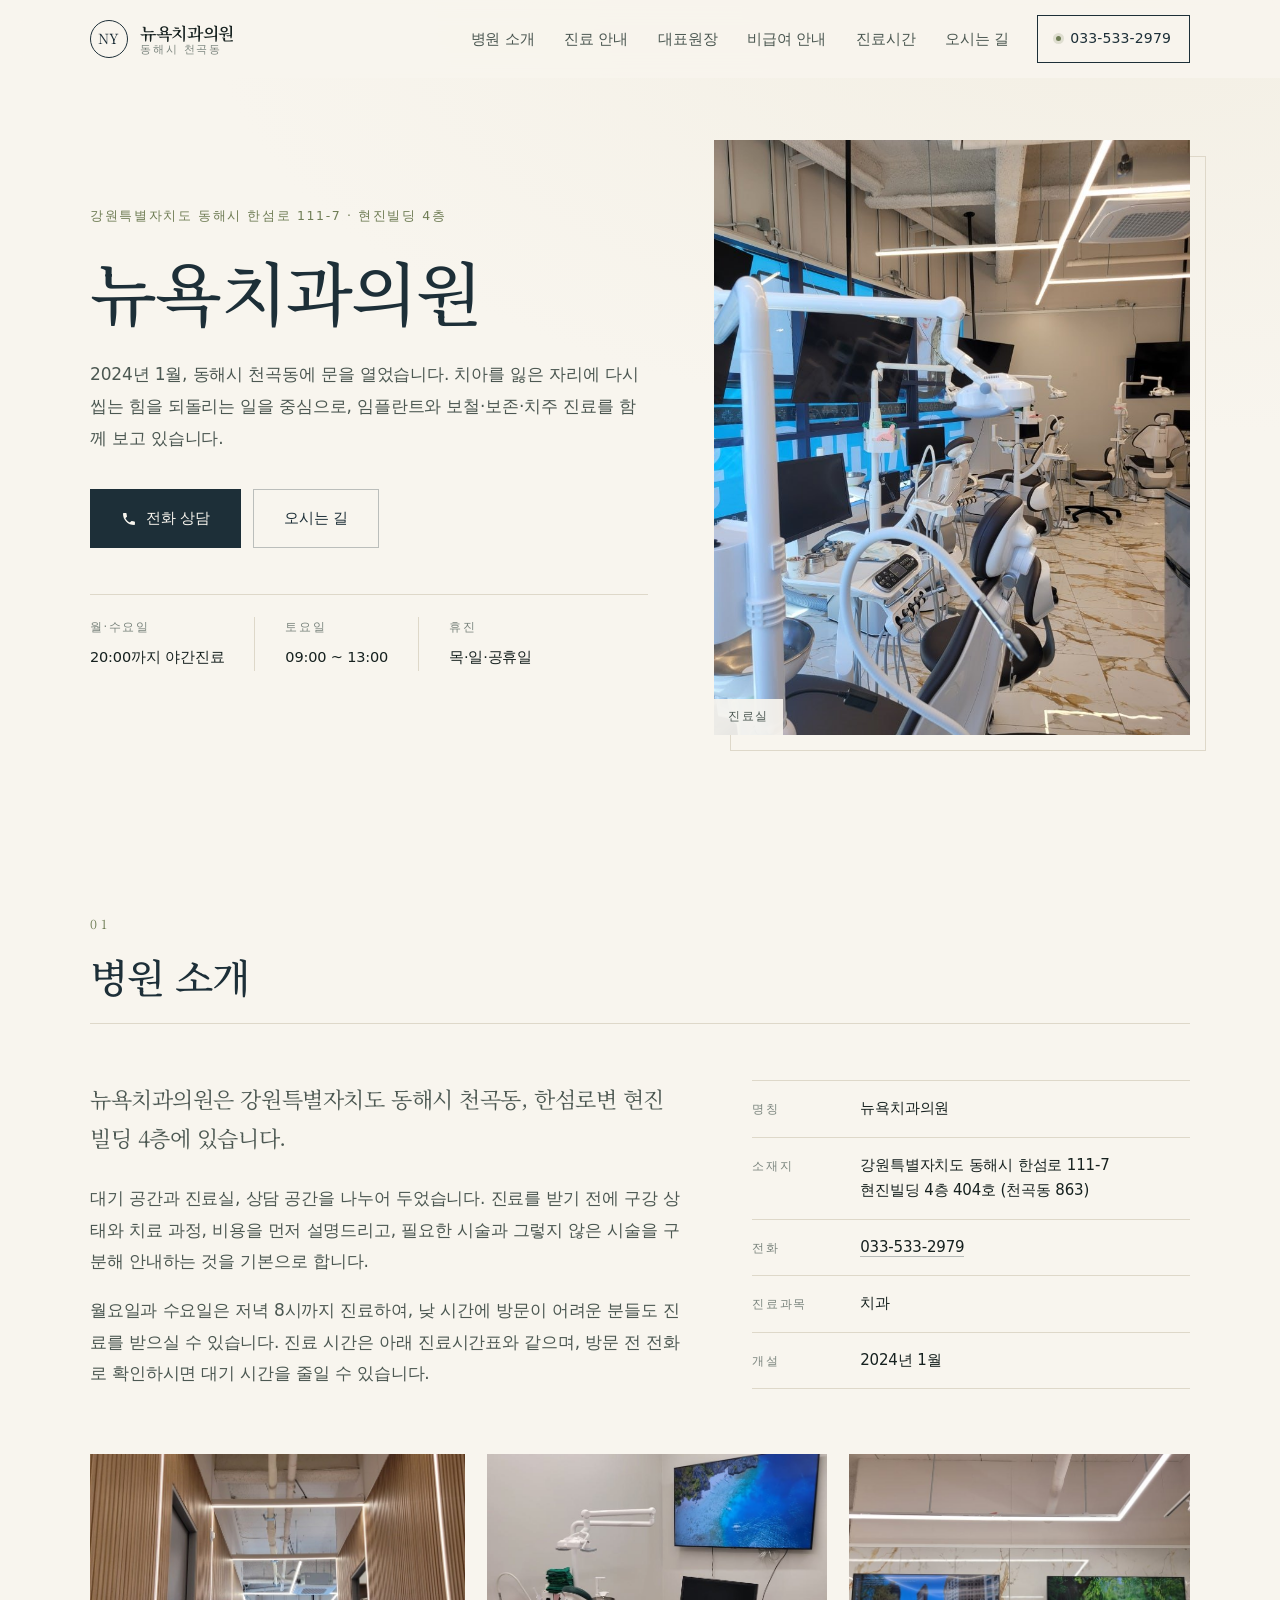
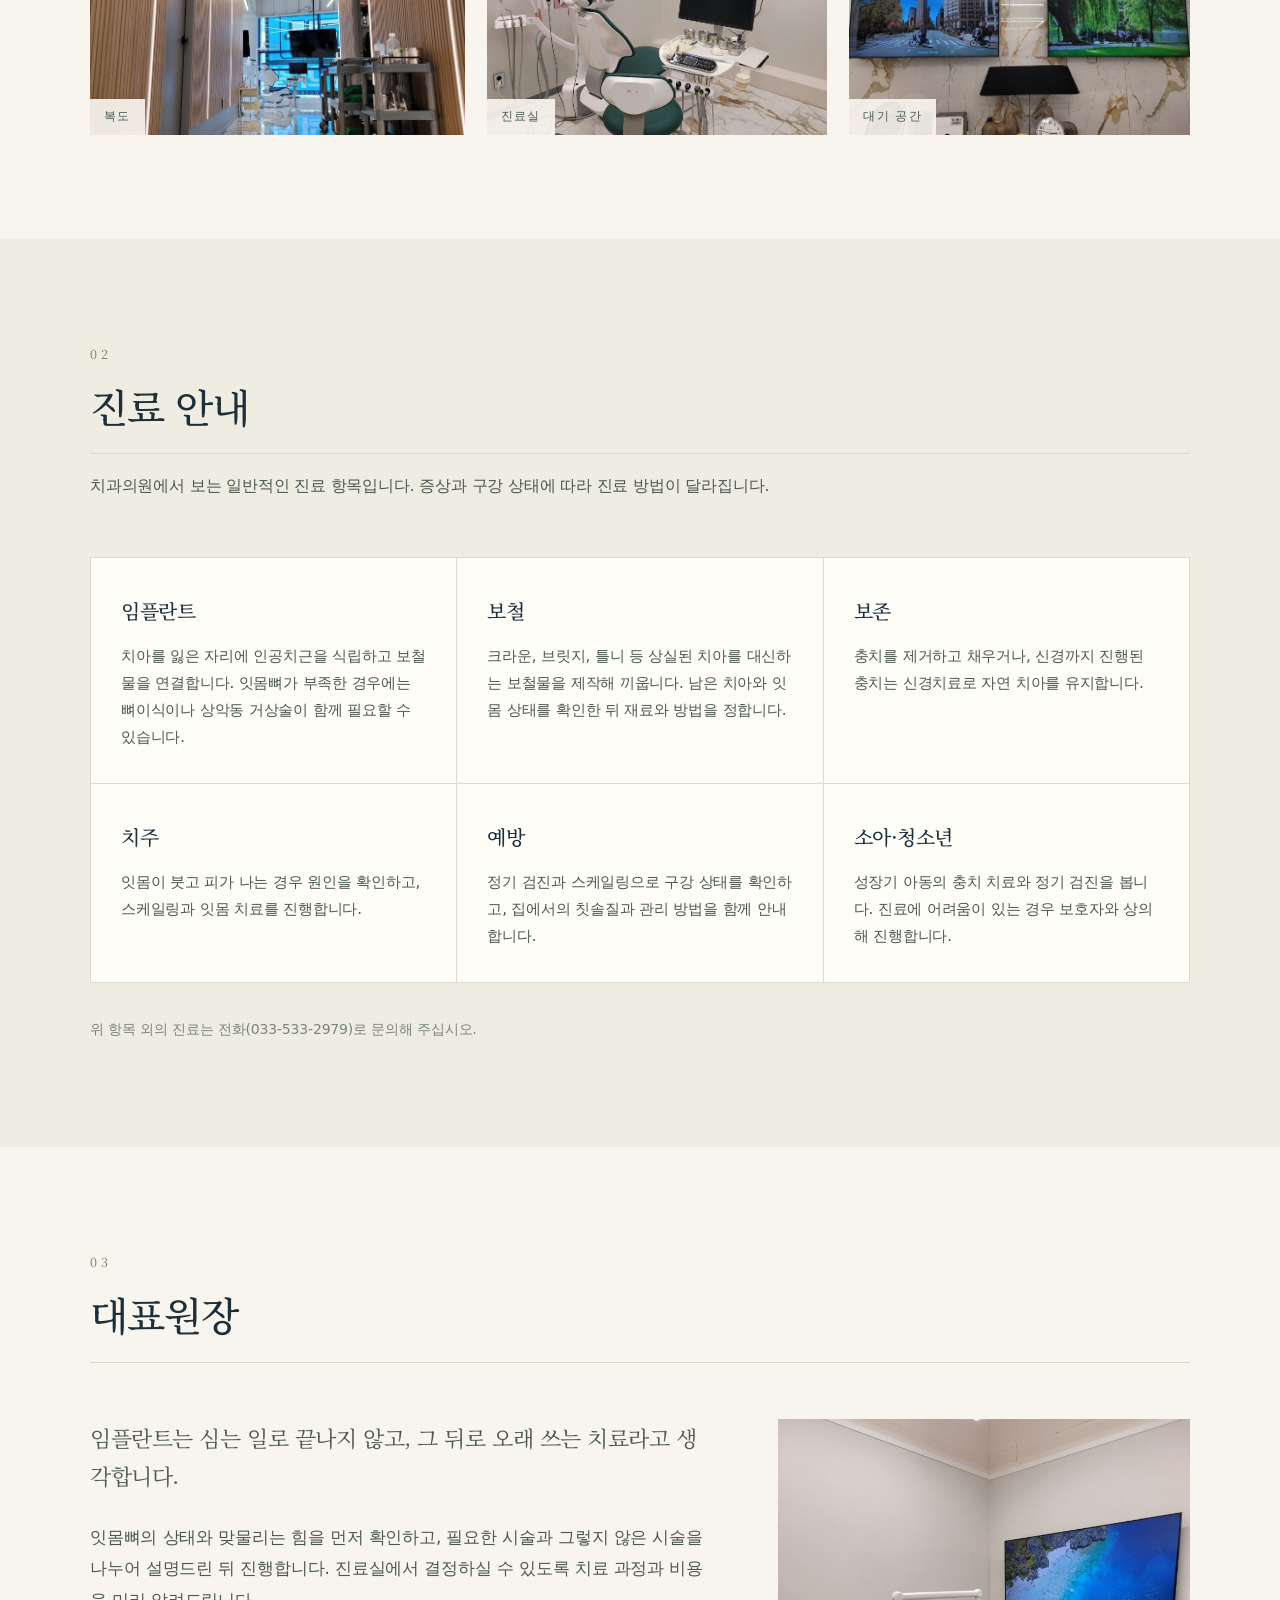
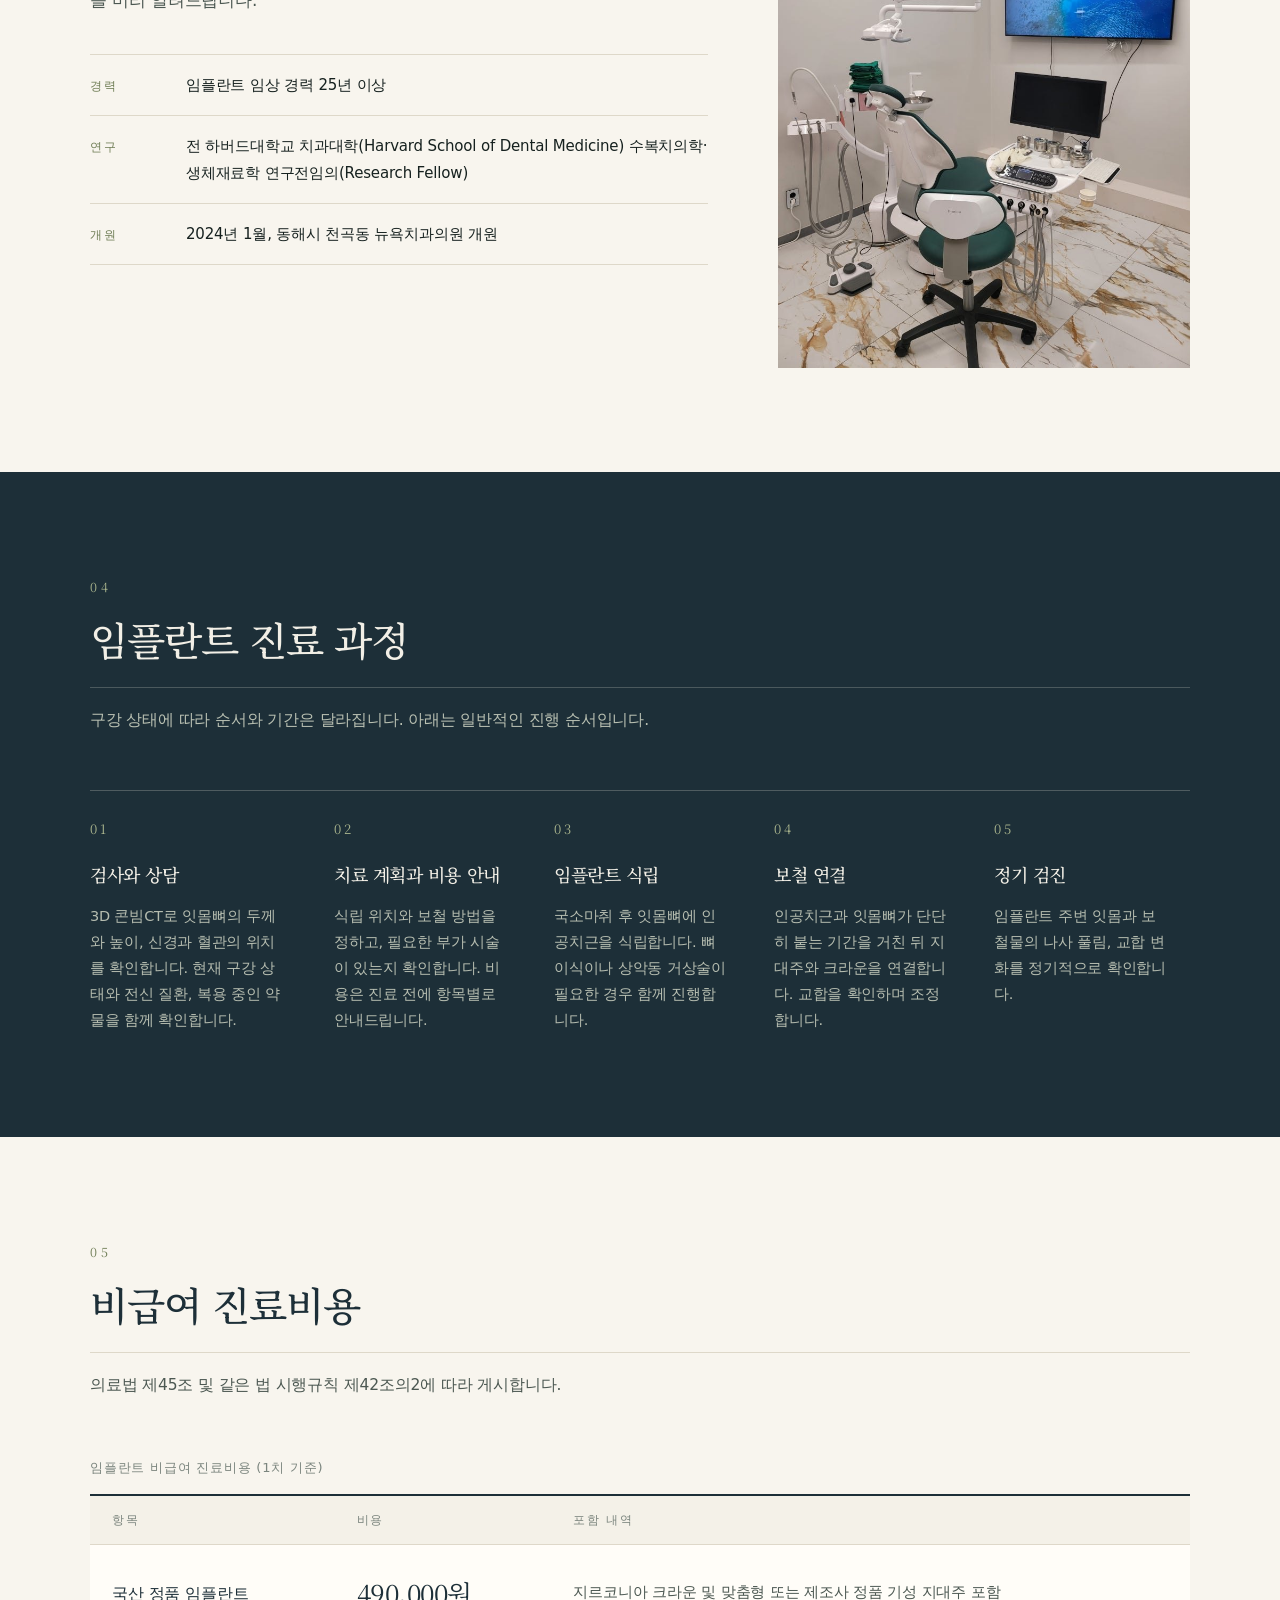
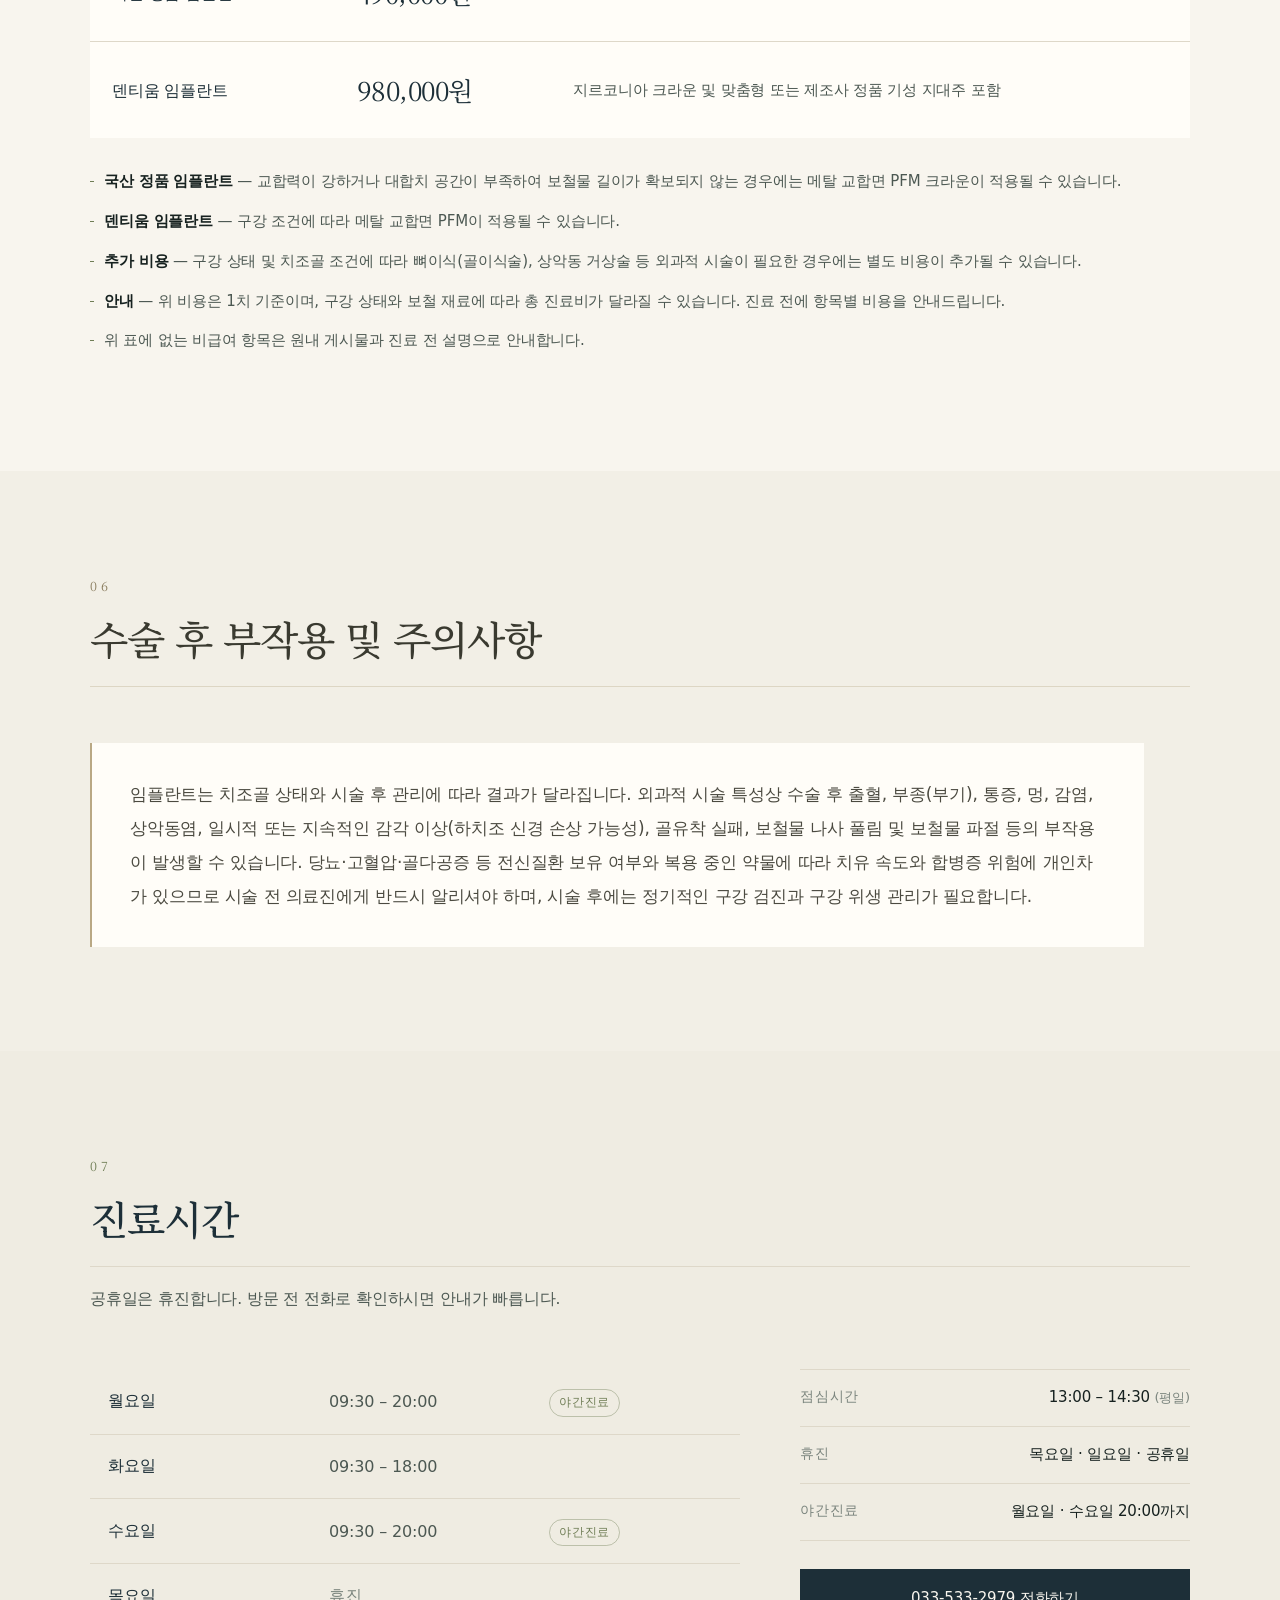
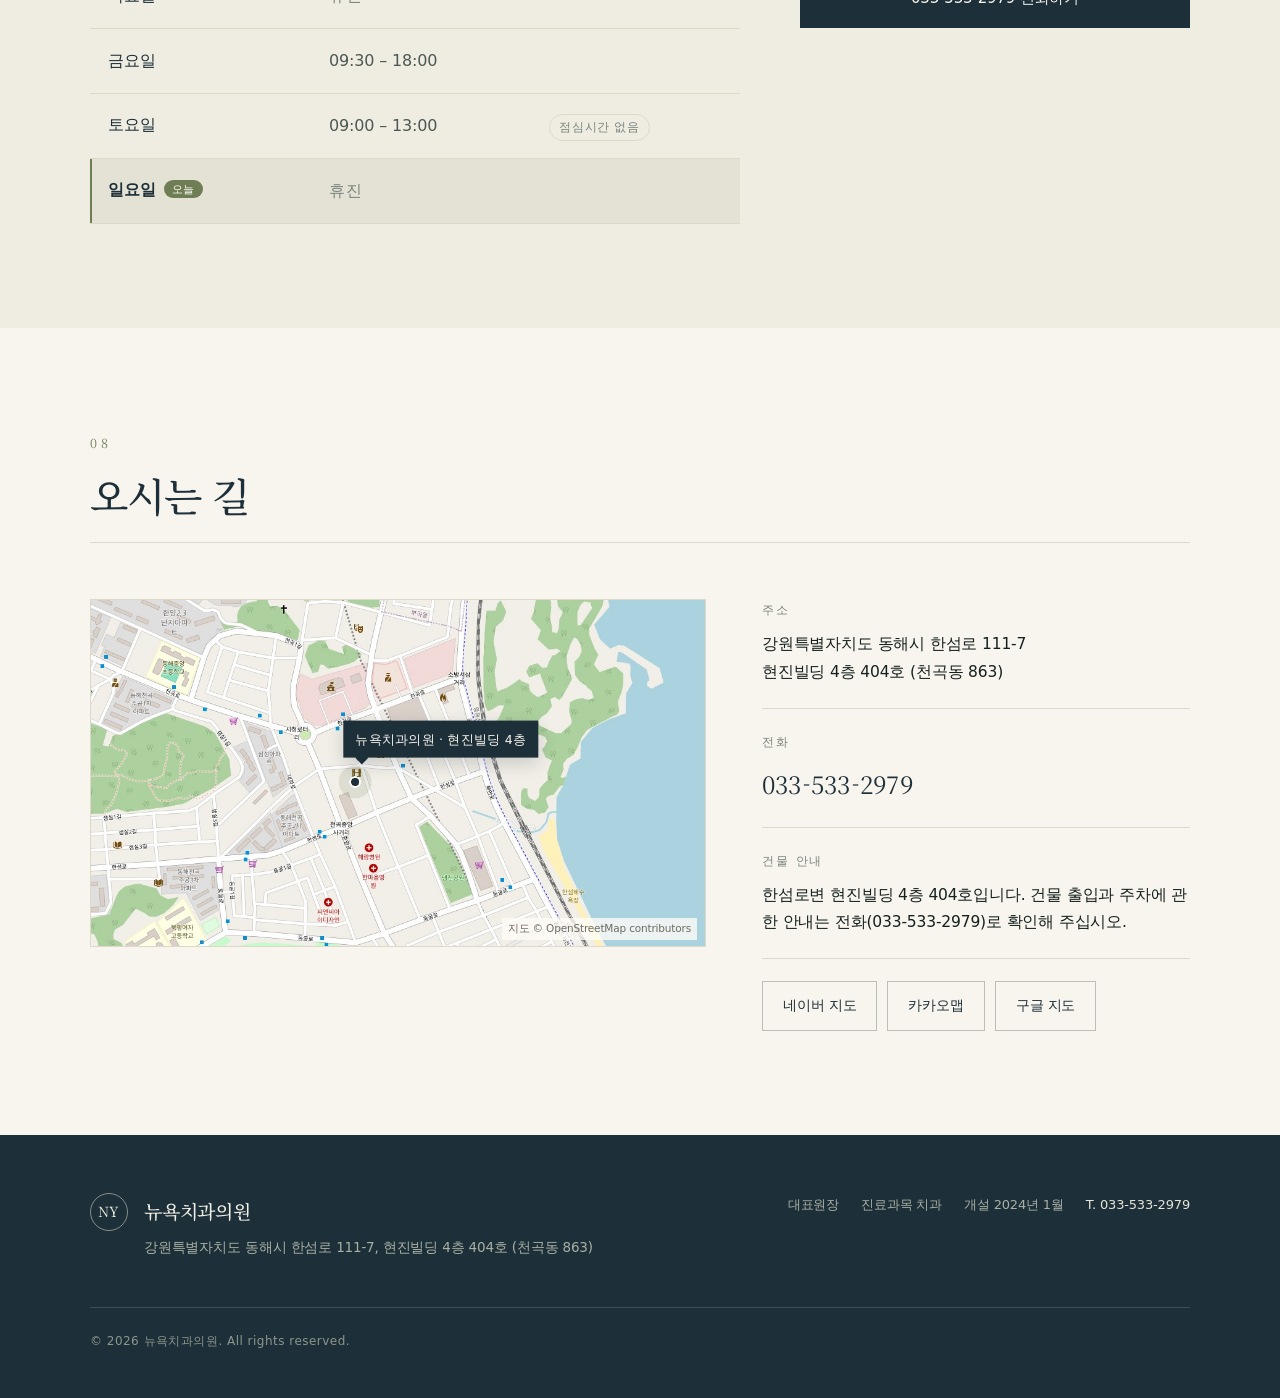
==== index.html @ 0ba072d2 "뉴욕치과의원 명칭 통일 (동해 뉴욕치과의원 → 뉴욕치과의원)" ====
<!DOCTYPE html>
<html lang="ko">
<head>
<meta charset="utf-8">
<meta name="viewport" content="width=device-width, initial-scale=1">
<title>뉴욕치과의원 | 강원특별자치도 동해시 천곡동 치과</title>
<meta name="description" content="뉴욕치과의원은 강원특별자치도 동해시 한섬로 111-7 현진빌딩 4층에 있습니다. 임플란트·보철·보존·치주 진료와 진료시간, 비급여 진료비용, 오시는 길을 안내합니다.">
<meta name="theme-color" content="#1d2f38">
<link rel="canonical" href="https://allon4.co.kr/">
<meta property="og:type" content="website">
<meta property="og:site_name" content="뉴욕치과의원">
<meta property="og:title" content="뉴욕치과의원">
<meta property="og:description" content="강원특별자치도 동해시 한섬로 111-7 현진빌딩 4층. 임플란트·보철·보존·치주 진료를 보고, 월·수요일은 저녁 8시까지 진료합니다.">
<meta property="og:url" content="https://allon4.co.kr/">
<meta property="og:image" content="https://allon4.co.kr/assets/og-cover.jpg">
<meta property="og:locale" content="ko_KR">
<link rel="icon" href="data:image/svg+xml,%3Csvg xmlns='http://www.w3.org/2000/svg' viewBox='0 0 64 64'%3E%3Crect width='64' height='64' rx='14' fill='%231d2f38'/%3E%3Ctext x='32' y='44' font-family='Georgia,serif' font-size='30' fill='%23f6f3ec' text-anchor='middle'%3ENY%3C/text%3E%3C/svg%3E">
<link rel="preconnect" href="https://fonts.googleapis.com">
<link rel="preconnect" href="https://fonts.gstatic.com" crossorigin>
<link rel="stylesheet" href="https://fonts.googleapis.com/css2?family=Noto+Serif+KR:wght@400;500;600&display=swap">
<link rel="stylesheet" href="styles.css">
<script type="application/ld+json">
{
  "@context": "https://schema.org",
  "@type": "Dentist",
  "name": "뉴욕치과의원",
  "url": "https://allon4.co.kr/",
  "telephone": "+82-33-533-2979",
  "image": "https://allon4.co.kr/assets/og-cover.jpg",
  "address": {
    "@type": "PostalAddress",
    "streetAddress": "한섬로 111-7, 현진빌딩 4층 404호",
    "addressLocality": "동해시",
    "addressRegion": "강원특별자치도",
    "postalCode": "25769",
    "addressCountry": "KR"
  },
  "geo": { "@type": "GeoCoordinates", "latitude": 37.52215, "longitude": 129.11534 },
  "foundingDate": "2024-01",
  "openingHoursSpecification": [
    { "@type": "OpeningHoursSpecification", "dayOfWeek": ["Monday","Wednesday"], "opens": "09:30", "closes": "20:00" },
    { "@type": "OpeningHoursSpecification", "dayOfWeek": ["Tuesday","Friday"], "opens": "09:30", "closes": "18:00" },
    { "@type": "OpeningHoursSpecification", "dayOfWeek": "Saturday", "opens": "09:00", "closes": "13:00" }
  ]
}
</script>
</head>
<body>
<a class="skip" href="#main">본문 바로가기</a>

<header class="site-header" id="top">
  <div class="wrap header-inner">
    <a class="brand" href="#top" aria-label="뉴욕치과의원 처음으로">
      <span class="brand-mark" aria-hidden="true">NY</span>
      <span class="brand-text">
        <strong>뉴욕치과의원</strong>
        <small>동해시 천곡동</small>
      </span>
    </a>

    <nav class="nav" id="nav" aria-label="주요 메뉴">
      <a href="#about">병원 소개</a>
      <a href="#care">진료 안내</a>
      <a href="#director">대표원장</a>
      <a href="#fee">비급여 안내</a>
      <a href="#hours">진료시간</a>
      <a href="#location">오시는 길</a>
    </nav>

    <a class="header-tel" href="tel:033-533-2979" aria-label="전화 033-533-2979">
      <span aria-hidden="true" class="tel-dot"></span>
      <svg class="tel-icon" viewBox="0 0 24 24" aria-hidden="true"><path d="M6.6 10.8c1.4 2.8 3.8 5.1 6.6 6.6l2.2-2.2c.3-.3.7-.4 1-.2 1.1.4 2.3.6 3.5.6.6 0 1 .4 1 1V20c0 .6-.4 1-1 1C10.6 21 3 13.4 3 4c0-.6.4-1 1-1h3.4c.6 0 1 .4 1 1 0 1.2.2 2.4.6 3.5.1.4 0 .8-.2 1l-2.2 2.3z"/></svg>
      <span class="tel-number">033-533-2979</span>
    </a>

    <button class="nav-toggle" id="navToggle" type="button" aria-label="메뉴 열기" aria-expanded="false" aria-controls="nav">
      <span></span><span></span><span></span>
    </button>
  </div>
</header>

<main id="main">

  <!-- Hero -->
  <section class="hero">
    <div class="wrap hero-grid">
      <div class="hero-copy">
        <p class="eyebrow">강원특별자치도 동해시 한섬로 111-7 · 현진빌딩 4층</p>
        <h1>뉴욕치과의원</h1>
        <p class="hero-lead">
          2024년 1월, 동해시 천곡동에 문을 열었습니다.
          치아를 잃은 자리에 다시 씹는 힘을 되돌리는 일을 중심으로,
          임플란트와 보철·보존·치주 진료를 함께 보고 있습니다.
        </p>
        <div class="hero-actions">
          <a class="btn btn-primary" href="tel:033-533-2979">
            <svg viewBox="0 0 24 24" aria-hidden="true"><path d="M6.6 10.8c1.4 2.8 3.8 5.1 6.6 6.6l2.2-2.2c.3-.3.7-.4 1-.2 1.1.4 2.3.6 3.5.6.6 0 1 .4 1 1V20c0 .6-.4 1-1 1C10.6 21 3 13.4 3 4c0-.6.4-1 1-1h3.4c.6 0 1 .4 1 1 0 1.2.2 2.4.6 3.5.1.4 0 .8-.2 1l-2.2 2.3z"/></svg>
            전화 상담
          </a>
          <a class="btn btn-ghost" href="#location">오시는 길</a>
        </div>
        <dl class="hero-facts">
          <div>
            <dt>월·수요일</dt>
            <dd>20:00까지 야간진료</dd>
          </div>
          <div>
            <dt>토요일</dt>
            <dd>09:00 ~ 13:00</dd>
          </div>
          <div>
            <dt>휴진</dt>
            <dd>목·일·공휴일</dd>
          </div>
        </dl>
      </div>

      <figure class="hero-figure">
        <img src="assets/clinic-01.jpg" width="773" height="1031" alt="뉴욕치과의원 진료실 내부. 창가를 따라 진료 유니트가 놓여 있습니다." fetchpriority="high">
        <figcaption>진료실</figcaption>
      </figure>
    </div>
  </section>

  <!-- Intro -->
  <section class="section" id="about">
    <div class="wrap">
      <div class="section-head">
        <p class="section-no">01</p>
        <h2>병원 소개</h2>
      </div>
      <div class="intro-grid">
        <div class="intro-text">
          <p class="lead">
            뉴욕치과의원은 강원특별자치도 동해시 천곡동, 한섬로변 현진빌딩 4층에 있습니다.
          </p>
          <p>
            대기 공간과 진료실, 상담 공간을 나누어 두었습니다. 진료를 받기 전에
            구강 상태와 치료 과정, 비용을 먼저 설명드리고, 필요한 시술과 그렇지 않은
            시술을 구분해 안내하는 것을 기본으로 합니다.
          </p>
          <p>
            월요일과 수요일은 저녁 8시까지 진료하여, 낮 시간에 방문이 어려운 분들도
            진료를 받으실 수 있습니다. 진료 시간은 아래 진료시간표와 같으며,
            방문 전 전화로 확인하시면 대기 시간을 줄일 수 있습니다.
          </p>
        </div>
        <ul class="intro-list">
          <li>
            <span class="label">명칭</span>
            <span class="value">뉴욕치과의원</span>
          </li>
          <li>
            <span class="label">소재지</span>
            <span class="value">강원특별자치도 동해시 한섬로 111-7<br>현진빌딩 4층 404호 (천곡동 863)</span>
          </li>
          <li>
            <span class="label">전화</span>
            <span class="value"><a href="tel:033-533-2979">033-533-2979</a></span>
          </li>
          <li>
            <span class="label">진료과목</span>
            <span class="value">치과</span>
          </li>
          <li>
            <span class="label">개설</span>
            <span class="value">2024년 1월</span>
          </li>
        </ul>
      </div>

      <div class="photo-row">
        <figure>
          <img src="assets/clinic-02.jpg" width="773" height="1030" alt="진료실로 이어지는 복도." loading="lazy">
          <figcaption>복도</figcaption>
        </figure>
        <figure>
          <img src="assets/clinic-03.jpg" width="773" height="1031" alt="진료 유니트가 놓인 진료실 한 켠." loading="lazy">
          <figcaption>진료실</figcaption>
        </figure>
        <figure>
          <img src="assets/clinic-04.jpg" width="773" height="580" alt="대기 공간 벽면의 모니터." loading="lazy">
          <figcaption>대기 공간</figcaption>
        </figure>
      </div>
    </div>
  </section>

  <!-- Care -->
  <section class="section section-tint" id="care">
    <div class="wrap">
      <div class="section-head">
        <p class="section-no">02</p>
        <h2>진료 안내</h2>
        <p class="section-desc">치과의원에서 보는 일반적인 진료 항목입니다. 증상과 구강 상태에 따라 진료 방법이 달라집니다.</p>
      </div>
      <div class="card-grid">
        <article class="card">
          <h3>임플란트</h3>
          <p>치아를 잃은 자리에 인공치근을 식립하고 보철물을 연결합니다. 잇몸뼈가 부족한 경우에는 뼈이식이나 상악동 거상술이 함께 필요할 수 있습니다.</p>
        </article>
        <article class="card">
          <h3>보철</h3>
          <p>크라운, 브릿지, 틀니 등 상실된 치아를 대신하는 보철물을 제작해 끼웁니다. 남은 치아와 잇몸 상태를 확인한 뒤 재료와 방법을 정합니다.</p>
        </article>
        <article class="card">
          <h3>보존</h3>
          <p>충치를 제거하고 채우거나, 신경까지 진행된 충치는 신경치료로 자연 치아를 유지합니다.</p>
        </article>
        <article class="card">
          <h3>치주</h3>
          <p>잇몸이 붓고 피가 나는 경우 원인을 확인하고, 스케일링과 잇몸 치료를 진행합니다.</p>
        </article>
        <article class="card">
          <h3>예방</h3>
          <p>정기 검진과 스케일링으로 구강 상태를 확인하고, 집에서의 칫솔질과 관리 방법을 함께 안내합니다.</p>
        </article>
        <article class="card">
          <h3>소아·청소년</h3>
          <p>성장기 아동의 충치 치료와 정기 검진을 봅니다. 진료에 어려움이 있는 경우 보호자와 상의해 진행합니다.</p>
        </article>
      </div>
      <p class="section-note">위 항목 외의 진료는 전화(033-533-2979)로 문의해 주십시오.</p>
    </div>
  </section>

  <!-- Director -->
  <section class="section" id="director">
    <div class="wrap">
      <div class="section-head">
        <p class="section-no">03</p>
        <h2>대표원장</h2>
      </div>
      <div class="director-grid">
        <div class="director-copy">
          <p class="lead">
            임플란트는 심는 일로 끝나지 않고, 그 뒤로 오래 쓰는 치료라고 생각합니다.
          </p>
          <p>
            잇몸뼈의 상태와 맞물리는 힘을 먼저 확인하고, 필요한 시술과 그렇지 않은 시술을
            나누어 설명드린 뒤 진행합니다. 진료실에서 결정하실 수 있도록 치료 과정과
            비용을 미리 알려드립니다.
          </p>
          <ul class="career">
            <li>
              <span class="career-label">경력</span>
              <span>임플란트 임상 경력 25년 이상</span>
            </li>
            <li>
              <span class="career-label">연구</span>
              <span>전 하버드대학교 치과대학(Harvard School of Dental Medicine) 수복치의학·생체재료학 연구전임의(Research Fellow)</span>
            </li>
            <li>
              <span class="career-label">개원</span>
              <span>2024년 1월, 동해시 천곡동 뉴욕치과의원 개원</span>
            </li>
          </ul>
        </div>
        <figure class="director-figure">
          <img src="assets/clinic-03.jpg" width="773" height="1031" alt="진료실 내부." loading="lazy">
        </figure>
      </div>
    </div>
  </section>

  <!-- Implant process -->
  <section class="section section-dark" id="implant">
    <div class="wrap">
      <div class="section-head">
        <p class="section-no">04</p>
        <h2>임플란트 진료 과정</h2>
        <p class="section-desc">구강 상태에 따라 순서와 기간은 달라집니다. 아래는 일반적인 진행 순서입니다.</p>
      </div>
      <ol class="steps">
        <li>
          <span class="step-no">01</span>
          <h3>검사와 상담</h3>
          <p>3D 콘빔CT로 잇몸뼈의 두께와 높이, 신경과 혈관의 위치를 확인합니다. 현재 구강 상태와 전신 질환, 복용 중인 약물을 함께 확인합니다.</p>
        </li>
        <li>
          <span class="step-no">02</span>
          <h3>치료 계획과 비용 안내</h3>
          <p>식립 위치와 보철 방법을 정하고, 필요한 부가 시술이 있는지 확인합니다. 비용은 진료 전에 항목별로 안내드립니다.</p>
        </li>
        <li>
          <span class="step-no">03</span>
          <h3>임플란트 식립</h3>
          <p>국소마취 후 잇몸뼈에 인공치근을 식립합니다. 뼈이식이나 상악동 거상술이 필요한 경우 함께 진행합니다.</p>
        </li>
        <li>
          <span class="step-no">04</span>
          <h3>보철 연결</h3>
          <p>인공치근과 잇몸뼈가 단단히 붙는 기간을 거친 뒤 지대주와 크라운을 연결합니다. 교합을 확인하며 조정합니다.</p>
        </li>
        <li>
          <span class="step-no">05</span>
          <h3>정기 검진</h3>
          <p>임플란트 주변 잇몸과 보철물의 나사 풀림, 교합 변화를 정기적으로 확인합니다.</p>
        </li>
      </ol>
    </div>
  </section>

  <!-- Fee -->
  <section class="section" id="fee">
    <div class="wrap">
      <div class="section-head">
        <p class="section-no">05</p>
        <h2>비급여 진료비용</h2>
        <p class="section-desc">의료법 제45조 및 같은 법 시행규칙 제42조의2에 따라 게시합니다.</p>
      </div>

      <div class="fee-table-wrap">
        <table class="fee-table">
          <caption>임플란트 비급여 진료비용 (1치 기준)</caption>
          <thead>
            <tr>
              <th scope="col">항목</th>
              <th scope="col">비용</th>
              <th scope="col">포함 내역</th>
            </tr>
          </thead>
          <tbody>
            <tr>
              <th scope="row">국산 정품 임플란트</th>
              <td class="price">490,000원</td>
              <td>지르코니아 크라운 및 맞춤형 또는 제조사 정품 기성 지대주 포함</td>
            </tr>
            <tr>
              <th scope="row">덴티움 임플란트</th>
              <td class="price">980,000원</td>
              <td>지르코니아 크라운 및 맞춤형 또는 제조사 정품 기성 지대주 포함</td>
            </tr>
          </tbody>
        </table>
      </div>

      <ul class="fee-notes">
        <li>
          <strong>국산 정품 임플란트</strong> — 교합력이 강하거나 대합치 공간이 부족하여 보철물 길이가
          확보되지 않는 경우에는 메탈 교합면 PFM 크라운이 적용될 수 있습니다.
        </li>
        <li>
          <strong>덴티움 임플란트</strong> — 구강 조건에 따라 메탈 교합면 PFM이 적용될 수 있습니다.
        </li>
        <li>
          <strong>추가 비용</strong> — 구강 상태 및 치조골 조건에 따라 뼈이식(골이식술), 상악동 거상술 등
          외과적 시술이 필요한 경우에는 별도 비용이 추가될 수 있습니다.
        </li>
        <li>
          <strong>안내</strong> — 위 비용은 1치 기준이며, 구강 상태와 보철 재료에 따라 총 진료비가 달라질 수
          있습니다. 진료 전에 항목별 비용을 안내드립니다.
        </li>
        <li>
          위 표에 없는 비급여 항목은 원내 게시물과 진료 전 설명으로 안내합니다.
        </li>
      </ul>
    </div>
  </section>

  <!-- Side effects -->
  <section class="section section-warn" id="caution">
    <div class="wrap">
      <div class="section-head">
        <p class="section-no">06</p>
        <h2>수술 후 부작용 및 주의사항</h2>
      </div>
      <p class="caution-text">임플란트는 치조골 상태와 시술 후 관리에 따라 결과가 달라집니다. 외과적 시술 특성상 수술 후 출혈, 부종(부기), 통증, 멍, 감염, 상악동염, 일시적 또는 지속적인 감각 이상(하치조 신경 손상 가능성), 골유착 실패, 보철물 나사 풀림 및 보철물 파절 등의 부작용이 발생할 수 있습니다. 당뇨·고혈압·골다공증 등 전신질환 보유 여부와 복용 중인 약물에 따라 치유 속도와 합병증 위험에 개인차가 있으므로 시술 전 의료진에게 반드시 알리셔야 하며, 시술 후에는 정기적인 구강 검진과 구강 위생 관리가 필요합니다.</p>
    </div>
  </section>

  <!-- Hours -->
  <section class="section section-tint" id="hours">
    <div class="wrap">
      <div class="section-head">
        <p class="section-no">07</p>
        <h2>진료시간</h2>
        <p class="section-desc">공휴일은 휴진합니다. 방문 전 전화로 확인하시면 안내가 빠릅니다.</p>
      </div>

      <div class="hours-grid">
        <table class="hours-table" id="hoursTable">
          <caption class="sr-only">요일별 진료시간</caption>
          <tbody>
            <tr data-day="1"><th scope="row">월요일</th><td>09:30 – 20:00</td><td class="tag-cell"><span class="tag">야간진료</span></td></tr>
            <tr data-day="2"><th scope="row">화요일</th><td>09:30 – 18:00</td><td class="tag-cell"></td></tr>
            <tr data-day="3"><th scope="row">수요일</th><td>09:30 – 20:00</td><td class="tag-cell"><span class="tag">야간진료</span></td></tr>
            <tr data-day="4"><th scope="row">목요일</th><td class="closed">휴진</td><td class="tag-cell"></td></tr>
            <tr data-day="5"><th scope="row">금요일</th><td>09:30 – 18:00</td><td class="tag-cell"></td></tr>
            <tr data-day="6"><th scope="row">토요일</th><td>09:00 – 13:00</td><td class="tag-cell"><span class="tag tag-quiet">점심시간 없음</span></td></tr>
            <tr data-day="0"><th scope="row">일요일</th><td class="closed">휴진</td><td class="tag-cell"></td></tr>
          </tbody>
        </table>

        <div class="hours-side">
          <dl>
            <div>
              <dt>점심시간</dt>
              <dd>13:00 – 14:30 <span class="muted">(평일)</span></dd>
            </div>
            <div>
              <dt>휴진</dt>
              <dd>목요일 · 일요일 · 공휴일</dd>
            </div>
            <div>
              <dt>야간진료</dt>
              <dd>월요일 · 수요일 20:00까지</dd>
            </div>
          </dl>
          <a class="btn btn-primary btn-block" href="tel:033-533-2979">033-533-2979 전화하기</a>
        </div>
      </div>
    </div>
  </section>

  <!-- Location -->
  <section class="section" id="location">
    <div class="wrap">
      <div class="section-head">
        <p class="section-no">08</p>
        <h2>오시는 길</h2>
      </div>

      <div class="location-grid">
        <div class="map-card">
          <img src="assets/map-donghae.jpg" width="1024" height="560" alt="동해시 한섬로 일대 지도. 한섬로변에 뉴욕치과의원이 위치한 현진빌딩이 표시되어 있습니다.">
          <span class="map-pin-label">뉴욕치과의원 · 현진빌딩 4층</span>
          <span class="map-credit">지도 © OpenStreetMap contributors</span>
        </div>

        <div class="location-info">
          <div class="info-block">
            <h3>주소</h3>
            <p>강원특별자치도 동해시 한섬로 111-7<br>현진빌딩 4층 404호 (천곡동 863)</p>
          </div>
          <div class="info-block">
            <h3>전화</h3>
            <p><a class="tel-link" href="tel:033-533-2979">033-533-2979</a></p>
          </div>
          <div class="info-block">
            <h3>건물 안내</h3>
            <p>한섬로변 현진빌딩 4층 404호입니다.
               건물 출입과 주차에 관한 안내는 전화(033-533-2979)로 확인해 주십시오.</p>
          </div>
          <div class="map-actions">
            <a class="btn btn-ghost btn-sm" href="https://map.naver.com/p/search/%EB%8F%99%ED%95%B4%EC%8B%9C%20%ED%95%9C%EC%84%AC%EB%A1%9C%20111-7" target="_blank" rel="noopener">네이버 지도</a>
            <a class="btn btn-ghost btn-sm" href="https://map.kakao.com/?q=%EB%89%B4%EC%9A%95%EC%B9%98%EA%B3%BC%EC%9D%98%EC%9B%90%20%EB%8F%99%ED%95%B4" target="_blank" rel="noopener">카카오맵</a>
            <a class="btn btn-ghost btn-sm" href="https://www.google.com/maps/search/?api=1&amp;query=37.52215,129.11534" target="_blank" rel="noopener">구글 지도</a>
          </div>
        </div>
      </div>
    </div>
  </section>

</main>

<footer class="site-footer">
  <div class="wrap footer-inner">
    <div class="footer-brand">
      <span class="brand-mark" aria-hidden="true">NY</span>
      <div>
        <strong>뉴욕치과의원</strong>
        <p>강원특별자치도 동해시 한섬로 111-7, 현진빌딩 4층 404호 (천곡동 863)</p>
      </div>
    </div>
    <ul class="footer-meta">
      <li>대표원장</li>
      <li>진료과목 치과</li>
      <li>개설 2024년 1월</li>
      <li><a href="tel:033-533-2979">T. 033-533-2979</a></li>
    </ul>
    <p class="copyright">© 2026 뉴욕치과의원. All rights reserved.</p>
  </div>
</footer>

<script>
(function () {
  var toggle = document.getElementById('navToggle');
  var nav = document.getElementById('nav');
  if (toggle && nav) {
    toggle.addEventListener('click', function () {
      var open = document.body.classList.toggle('nav-open');
      toggle.setAttribute('aria-expanded', open ? 'true' : 'false');
      toggle.setAttribute('aria-label', open ? '메뉴 닫기' : '메뉴 열기');
    });
    nav.addEventListener('click', function (e) {
      if (e.target.tagName === 'A') {
        document.body.classList.remove('nav-open');
        toggle.setAttribute('aria-expanded', 'false');
      }
    });
  }

  var rows = document.querySelectorAll('#hoursTable tr[data-day]');
  var today = new Date().getDay();
  rows.forEach(function (row) {
    if (Number(row.getAttribute('data-day')) === today) {
      row.classList.add('is-today');
      var th = row.querySelector('th');
      if (th) {
        var badge = document.createElement('span');
        badge.className = 'today-badge';
        badge.textContent = '오늘';
        th.appendChild(badge);
      }
    }
  });

  var header = document.querySelector('.site-header');
  var onScroll = function () {
    if (window.scrollY > 12) { header.classList.add('is-scrolled'); }
    else { header.classList.remove('is-scrolled'); }
  };
  window.addEventListener('scroll', onScroll, { passive: true });
  onScroll();
})();
</script>
</body>
</html>
---- styles.css ----
/* ==========================================================================
   동해 뉴욕치과의원 — allon4.co.kr
   ========================================================================== */

:root {
  --ink: #16211f;
  --ink-soft: #4c5852;
  --ink-light: #7b857e;
  --navy: #1d2f38;
  --navy-deep: #15242b;
  --sage: #6f7d55;
  --sage-soft: #e7e9de;
  --ivory: #f8f5ee;
  --tint: #efece2;
  --paper: #fffdf8;
  --line: #ded8c9;
  --line-soft: #e9e4d7;

  --serif: "Noto Serif KR", "Noto Serif CJK KR", "Nanum Myeongjo", "Batang", "바탕", Georgia, serif;
  --sans: -apple-system, BlinkMacSystemFont, "Apple SD Gothic Neo", "Pretendard",
          "Noto Sans KR", "Noto Sans CJK KR", "Malgun Gothic", "맑은 고딕",
          system-ui, sans-serif;

  --wrap: 1180px;
  --header-h: 78px;
}

* { box-sizing: border-box; }

html { scroll-behavior: smooth; }

body {
  margin: 0;
  background: var(--ivory);
  color: var(--ink);
  font-family: var(--sans);
  font-size: 17px;
  line-height: 1.85;
  letter-spacing: -0.01em;
  -webkit-font-smoothing: antialiased;
  text-rendering: optimizeLegibility;
}

img { display: block; max-width: 100%; height: auto; }

a { color: inherit; text-decoration: none; }

p { margin: 0 0 1.05em; }
p:last-child { margin-bottom: 0; }

h1, h2, h3 {
  font-family: var(--serif);
  font-weight: 500;
  margin: 0;
  letter-spacing: -0.025em;
}

.wrap {
  width: 100%;
  max-width: var(--wrap);
  margin: 0 auto;
  padding: 0 40px;
}

.sr-only {
  position: absolute;
  width: 1px; height: 1px;
  padding: 0; margin: -1px;
  overflow: hidden;
  clip: rect(0 0 0 0);
  white-space: nowrap;
  border: 0;
}

.skip {
  position: absolute;
  left: -9999px;
  top: 0;
  z-index: 200;
  background: var(--navy);
  color: var(--ivory);
  padding: 12px 20px;
  font-size: 14px;
}
.skip:focus { left: 12px; top: 12px; }

:focus-visible {
  outline: 2px solid var(--sage);
  outline-offset: 3px;
}

/* ---------------------------------------------------------------- header */

.site-header {
  position: fixed;
  inset: 0 0 auto 0;
  z-index: 100;
  height: var(--header-h);
  background: rgba(248, 245, 238, 0.86);
  backdrop-filter: blur(14px);
  -webkit-backdrop-filter: blur(14px);
  border-bottom: 1px solid transparent;
  transition: border-color .3s ease, background .3s ease, height .3s ease;
}
.site-header.is-scrolled {
  border-bottom-color: var(--line-soft);
  background: rgba(248, 245, 238, 0.95);
}

.header-inner {
  height: var(--header-h);
  display: flex;
  align-items: center;
  gap: 28px;
  transition: height .3s ease;
}

.brand {
  display: flex;
  align-items: center;
  gap: 12px;
  margin-right: auto;
}

.brand-mark {
  display: grid;
  place-items: center;
  width: 38px;
  height: 38px;
  border-radius: 50%;
  border: 1px solid var(--navy);
  color: var(--navy);
  font-family: var(--serif);
  font-size: 14px;
  letter-spacing: 0.02em;
  flex: 0 0 auto;
}

.brand-text { display: flex; flex-direction: column; line-height: 1.25; }
.brand-text strong {
  font-family: var(--serif);
  font-size: 17px;
  font-weight: 600;
  letter-spacing: -0.02em;
  white-space: nowrap;
}
.brand-text small {
  font-size: 11px;
  color: var(--ink-light);
  letter-spacing: 0.16em;
}

.nav {
  display: flex;
  align-items: center;
  gap: 30px;
}
.nav a {
  font-size: 14.5px;
  color: var(--ink-soft);
  padding: 6px 0;
  position: relative;
  transition: color .2s ease;
}
.nav a::after {
  content: "";
  position: absolute;
  left: 0; right: 0; bottom: 0;
  height: 1px;
  background: var(--sage);
  transform: scaleX(0);
  transform-origin: left;
  transition: transform .3s ease;
}
.nav a:hover { color: var(--ink); }
.nav a:hover::after { transform: scaleX(1); }

.header-tel {
  display: inline-flex;
  align-items: center;
  gap: 9px;
  padding: 10px 18px;
  border: 1px solid var(--navy);
  font-size: 14px;
  letter-spacing: 0.01em;
  color: var(--navy);
  transition: background .25s ease, color .25s ease;
}
.header-tel:hover { background: var(--navy); color: var(--ivory); }

.tel-dot {
  width: 5px; height: 5px;
  border-radius: 50%;
  background: var(--sage);
  box-shadow: 0 0 0 3px rgba(111, 125, 85, .18);
}
.header-tel:hover .tel-dot { background: var(--ivory); box-shadow: none; }
.tel-icon { display: none; width: 17px; height: 17px; fill: currentColor; }

.nav-toggle {
  display: none;
  width: 42px; height: 42px;
  border: 1px solid var(--line);
  background: transparent;
  cursor: pointer;
  padding: 0;
  position: relative;
}
.nav-toggle span {
  position: absolute;
  left: 11px; right: 11px;
  height: 1px;
  background: var(--ink);
  transition: transform .3s ease, opacity .2s ease;
}
.nav-toggle span:nth-child(1) { top: 15px; }
.nav-toggle span:nth-child(2) { top: 20.5px; }
.nav-toggle span:nth-child(3) { top: 26px; }
body.nav-open .nav-toggle span:nth-child(1) { transform: translateY(5.5px) rotate(45deg); }
body.nav-open .nav-toggle span:nth-child(2) { opacity: 0; }
body.nav-open .nav-toggle span:nth-child(3) { transform: translateY(-5.5px) rotate(-45deg); }

/* ------------------------------------------------------------------ hero */

.hero {
  padding: calc(var(--header-h) + 62px) 0 74px;
  background:
    radial-gradient(120% 90% at 88% 0%, #f3efe4 0%, rgba(243, 239, 228, 0) 60%),
    var(--ivory);
  overflow: hidden;
}

.hero-grid {
  display: grid;
  grid-template-columns: 1.08fr 0.92fr;
  gap: 66px;
  align-items: center;
}

.eyebrow {
  font-size: 12.5px;
  letter-spacing: 0.13em;
  color: var(--sage);
  margin: 0 0 26px;
}

.hero h1 {
  font-size: clamp(44px, 5.4vw, 76px);
  line-height: 1.08;
  margin: 0 0 30px;
  color: var(--navy);
}

.hero-lead {
  font-size: 17px;
  line-height: 1.9;
  color: var(--ink-soft);
  max-width: 33em;
}

.hero-actions {
  display: flex;
  flex-wrap: wrap;
  gap: 12px;
  margin-top: 34px;
}

.btn {
  display: inline-flex;
  align-items: center;
  justify-content: center;
  gap: 9px;
  padding: 15px 30px;
  font-size: 15px;
  font-family: var(--sans);
  border: 1px solid transparent;
  cursor: pointer;
  transition: background .25s ease, color .25s ease, border-color .25s ease;
  white-space: nowrap;
}
.btn svg { width: 16px; height: 16px; fill: currentColor; }

.btn-primary {
  background: var(--navy);
  color: var(--ivory);
  border-color: var(--navy);
}
.btn-primary:hover { background: var(--navy-deep); border-color: var(--navy-deep); }

.btn-ghost {
  background: transparent;
  color: var(--navy);
  border-color: rgba(29, 47, 56, .28);
}
.btn-ghost:hover { border-color: var(--navy); background: rgba(29, 47, 56, .04); }

.btn-sm { padding: 11px 20px; font-size: 14px; }
.btn-block { display: flex; width: 100%; }

.hero-facts {
  display: grid;
  grid-template-columns: repeat(3, auto);
  justify-content: start;
  gap: 0;
  margin: 46px 0 0;
  border-top: 1px solid var(--line);
  padding-top: 22px;
}
.hero-facts > div {
  padding-right: 30px;
  margin-right: 30px;
  border-right: 1px solid var(--line);
}
.hero-facts > div:last-child { border-right: 0; margin-right: 0; padding-right: 0; }
.hero-facts dt {
  font-size: 11.5px;
  letter-spacing: 0.14em;
  color: var(--ink-light);
  margin-bottom: 5px;
}
.hero-facts dd {
  margin: 0;
  font-size: 14.5px;
  color: var(--ink);
}

.hero-figure {
  position: relative;
  margin: 0;
}
.hero-figure::before {
  content: "";
  position: absolute;
  inset: 16px -16px -16px 16px;
  border: 1px solid var(--line);
  pointer-events: none;
}
.hero-figure img {
  position: relative;
  width: 100%;
  aspect-ratio: 4 / 5;
  object-fit: cover;
}
.hero-figure figcaption,
.photo-row figcaption {
  position: absolute;
  left: 0; bottom: 0;
  background: rgba(248, 245, 238, .92);
  padding: 7px 14px;
  font-size: 11.5px;
  letter-spacing: 0.12em;
  color: var(--ink-soft);
}

/* -------------------------------------------------------------- sections */

.section { padding: 104px 0; }
.section-tint { background: var(--tint); }
.section-dark { background: var(--navy); color: #eceade; }
.section-warn { background: #f2efe6; }

.section-head { margin-bottom: 56px; }

.section-no {
  font-family: var(--serif);
  font-size: 12.5px;
  letter-spacing: 0.28em;
  color: var(--sage);
  margin: 0 0 14px;
}
.section-dark .section-no { color: #a9b48d; }
.section-warn .section-no { color: #8a7d5f; }

.section-head h2 {
  font-size: clamp(28px, 3.1vw, 40px);
  line-height: 1.3;
  color: var(--navy);
  padding-bottom: 22px;
  border-bottom: 1px solid var(--line);
}
.section-dark .section-head h2 { color: #f2efe6; border-bottom-color: rgba(236, 234, 222, .22); }
.section-warn .section-head h2 { color: #3a3a30; border-bottom-color: #ddd6c4; }

.section-desc {
  margin: 18px 0 0;
  color: var(--ink-soft);
  font-size: 15.5px;
}
.section-dark .section-desc { color: #b9c0b2; }

.section-note {
  margin-top: 34px;
  font-size: 14px;
  color: var(--ink-light);
}

.lead {
  font-family: var(--serif);
  font-size: 22px;
  line-height: 1.75;
  color: var(--navy);
  margin-bottom: 26px;
  letter-spacing: -0.02em;
}

/* ----------------------------------------------------------------- intro */

.intro-grid {
  display: grid;
  grid-template-columns: 1.15fr 0.85fr;
  gap: 70px;
  align-items: start;
}

.intro-text p { color: var(--ink-soft); }

.intro-list {
  list-style: none;
  margin: 0;
  padding: 0;
  border-top: 1px solid var(--line);
}
.intro-list li {
  display: grid;
  grid-template-columns: 92px 1fr;
  gap: 16px;
  padding: 15px 0;
  border-bottom: 1px solid var(--line);
  font-size: 15px;
  align-items: baseline;
}
.intro-list .label {
  font-size: 12px;
  letter-spacing: 0.14em;
  color: var(--ink-light);
}
.intro-list .value { color: var(--ink); line-height: 1.7; }
.intro-list a { border-bottom: 1px solid rgba(29, 47, 56, .3); }

.photo-row {
  display: grid;
  grid-template-columns: 1.1fr 1fr 1fr;
  gap: 22px;
  margin-top: 64px;
}
.photo-row figure {
  position: relative;
  margin: 0;
  overflow: hidden;
}
.photo-row img {
  width: 100%;
  height: 100%;
  aspect-ratio: 4 / 3;
  object-fit: cover;
  transition: transform .8s cubic-bezier(.2, .7, .2, 1);
}
.photo-row figure:hover img { transform: scale(1.03); }

/* ----------------------------------------------------------------- cards */

.card-grid {
  display: grid;
  grid-template-columns: repeat(3, 1fr);
  gap: 1px;
  background: var(--line);
  border: 1px solid var(--line);
}
.card {
  background: var(--paper);
  padding: 34px 30px 32px;
}
.card h3 {
  font-size: 20px;
  color: var(--navy);
  margin-bottom: 14px;
}
.card p {
  font-size: 15px;
  line-height: 1.8;
  color: var(--ink-soft);
  margin: 0;
}

/* -------------------------------------------------------------- director */

.director-grid {
  display: grid;
  grid-template-columns: 1.2fr 0.8fr;
  gap: 70px;
  align-items: start;
}
.director-copy p { color: var(--ink-soft); }

.career {
  list-style: none;
  margin: 38px 0 0;
  padding: 0;
  border-top: 1px solid var(--line);
}
.career li {
  display: grid;
  grid-template-columns: 78px 1fr;
  gap: 18px;
  padding: 17px 0;
  border-bottom: 1px solid var(--line);
  font-size: 15px;
  line-height: 1.75;
  color: var(--ink);
}
.career-label {
  font-size: 11.5px;
  letter-spacing: 0.14em;
  color: var(--sage);
  padding-top: 4px;
}

.director-figure { margin: 0; position: relative; }
.director-figure img {
  width: 100%;
  aspect-ratio: 3 / 4;
  object-fit: cover;
}

/* ----------------------------------------------------------------- steps */

.steps {
  list-style: none;
  margin: 0;
  padding: 0;
  display: grid;
  grid-template-columns: repeat(5, 1fr);
  gap: 0;
}
.steps li {
  padding: 0 24px 0 0;
  border-top: 1px solid rgba(236, 234, 222, .24);
  padding-top: 26px;
}
.steps li + li { padding-left: 24px; }
.step-no {
  display: block;
  font-family: var(--serif);
  font-size: 13px;
  letter-spacing: 0.22em;
  color: #a9b48d;
  margin-bottom: 16px;
}
.steps h3 {
  font-size: 18px;
  color: #f2efe6;
  margin-bottom: 12px;
}
.steps p {
  font-size: 14.5px;
  line-height: 1.8;
  color: #b6bdb0;
  margin: 0;
}

/* ------------------------------------------------------------------- fee */

.fee-table-wrap { overflow-x: auto; }

.fee-table {
  width: 100%;
  border-collapse: collapse;
  background: var(--paper);
  border-top: 2px solid var(--navy);
}
.fee-table caption {
  text-align: left;
  font-size: 13px;
  color: var(--ink-light);
  letter-spacing: 0.06em;
  padding-bottom: 14px;
}
.fee-table th,
.fee-table td {
  text-align: left;
  padding: 26px 22px;
  border-bottom: 1px solid var(--line);
  font-size: 15px;
  font-weight: 400;
  vertical-align: middle;
  color: var(--ink-soft);
  line-height: 1.7;
}
.fee-table thead th {
  font-size: 12px;
  letter-spacing: 0.14em;
  color: var(--ink-light);
  padding: 14px 22px;
  background: #f4f1e8;
  border-bottom: 1px solid var(--line);
}
.fee-table tbody th {
  color: var(--navy);
  font-size: 16px;
  white-space: nowrap;
}
.fee-table td.price {
  font-family: var(--serif);
  font-size: 26px;
  color: var(--navy);
  white-space: nowrap;
  letter-spacing: -0.02em;
}
.fee-table tbody tr:last-child th,
.fee-table tbody tr:last-child td { border-bottom: 0; }

.fee-notes {
  list-style: none;
  margin: 30px 0 0;
  padding: 0;
  font-size: 15px;
  line-height: 1.85;
  color: var(--ink-soft);
}
.fee-notes li {
  position: relative;
  padding: 0 0 0 14px;
  margin-bottom: 12px;
}
.fee-notes li::before {
  content: "";
  position: absolute;
  left: 0; top: 13px;
  width: 4px; height: 1px;
  background: var(--sage);
}
.fee-notes strong { color: var(--ink); font-weight: 600; }

/* --------------------------------------------------------------- caution */

.caution-text {
  font-size: 17px;
  line-height: 2;
  color: #4b4a40;
  max-width: 62em;
  background: var(--paper);
  border-left: 2px solid #b9a884;
  padding: 34px 38px;
  margin: 0;
}

/* ----------------------------------------------------------------- hours */

.hours-grid {
  display: grid;
  grid-template-columns: 1.25fr 0.75fr;
  gap: 60px;
  align-items: start;
}

.hours-table {
  width: 100%;
  border-collapse: collapse;
}
.hours-table th,
.hours-table td {
  text-align: left;
  padding: 17px 18px;
  border-bottom: 1px solid var(--line);
  font-size: 16px;
  font-weight: 400;
  color: var(--ink-soft);
}
.hours-table th {
  color: var(--navy);
  width: 34%;
  font-size: 15.5px;
}
.hours-table td.closed { color: var(--ink-light); letter-spacing: 0.06em; }
.hours-table tr.is-today {
  background: rgba(111, 125, 85, .09);
  box-shadow: inset 2px 0 0 var(--sage);
}
.hours-table tr.is-today th { font-weight: 600; }

.today-badge {
  display: inline-block;
  margin-left: 8px;
  padding: 0 8px;
  border-radius: 999px;
  background: var(--sage);
  color: #fffdf8;
  font-family: var(--sans);
  font-size: 10.5px;
  font-weight: 500;
  letter-spacing: 0.06em;
  line-height: 18px;
  vertical-align: 2px;
}

.tag {
  display: inline-block;
  font-size: 11.5px;
  letter-spacing: 0.06em;
  color: var(--sage);
  border: 1px solid rgba(111, 125, 85, .4);
  padding: 2px 9px;
  border-radius: 999px;
  white-space: nowrap;
}
.tag-quiet { color: var(--ink-light); border-color: var(--line); }

.hours-side dl {
  margin: 0 0 28px;
  border-top: 1px solid var(--line);
}
.hours-side dl > div {
  display: flex;
  justify-content: space-between;
  gap: 18px;
  padding: 14px 0;
  border-bottom: 1px solid var(--line);
  font-size: 15px;
}
.hours-side dt { color: var(--ink-light); font-size: 13.5px; letter-spacing: 0.06em; }
.hours-side dd { margin: 0; color: var(--ink); text-align: right; }
.muted { color: var(--ink-light); font-size: 13px; }

/* -------------------------------------------------------------- location */

.location-grid {
  display: grid;
  grid-template-columns: 1.18fr 0.82fr;
  gap: 56px;
  align-items: start;
}

.map-card {
  position: relative;
  overflow: hidden;
  border: 1px solid var(--line);
  background: #eae7dd;
}
.map-card img {
  width: 100%;
  aspect-ratio: 16 / 9;
  object-fit: cover;
}
.map-pin-label {
  position: absolute;
  left: 43%;
  top: 52%;
  transform: translate(-6%, -160%);
  background: var(--navy);
  color: var(--ivory);
  font-size: 12.5px;
  letter-spacing: 0.02em;
  padding: 7px 12px;
  white-space: nowrap;
  box-shadow: 0 6px 18px rgba(21, 36, 43, .18);
}
.map-pin-label::after {
  content: "";
  position: absolute;
  left: 14px;
  bottom: -5px;
  width: 9px; height: 9px;
  background: var(--navy);
  transform: rotate(45deg);
}
.map-credit {
  position: absolute;
  right: 8px; bottom: 6px;
  font-size: 10.5px;
  color: #6d6b62;
  background: rgba(255, 253, 248, .78);
  padding: 1px 6px;
}

.location-info .info-block {
  padding: 0 0 22px;
  margin-bottom: 22px;
  border-bottom: 1px solid var(--line);
}
.location-info .info-block:last-of-type { border-bottom: 0; }
.info-block h3 {
  font-family: var(--sans);
  font-size: 12px;
  letter-spacing: 0.16em;
  color: var(--ink-light);
  font-weight: 500;
  margin-bottom: 10px;
}
.info-block p { font-size: 15.5px; color: var(--ink); margin: 0; line-height: 1.75; }
.tel-link {
  font-family: var(--serif);
  font-size: 24px;
  color: var(--navy);
  letter-spacing: 0.01em;
}

.map-actions { display: flex; flex-wrap: wrap; gap: 10px; margin-top: 8px; }

/* ---------------------------------------------------------------- footer */

.site-footer {
  background: var(--navy);
  color: #c8cec3;
  padding: 58px 0 46px;
}
.footer-inner {
  display: grid;
  grid-template-columns: 1fr auto;
  gap: 26px 40px;
  align-items: start;
}
.footer-brand { display: flex; gap: 16px; align-items: flex-start; }
.footer-brand .brand-mark { border-color: rgba(236, 234, 222, .5); color: #eceade; }
.footer-brand strong {
  font-family: var(--serif);
  font-size: 19px;
  color: #f2efe6;
  font-weight: 500;
  display: block;
  margin-bottom: 8px;
}
.footer-brand p { font-size: 13.5px; line-height: 1.7; margin: 0; color: #a8b0a4; }

.footer-meta {
  list-style: none;
  display: flex;
  flex-wrap: wrap;
  gap: 8px 22px;
  margin: 0;
  padding: 0;
  font-size: 13px;
  color: #a8b0a4;
  justify-content: flex-end;
}
.footer-meta a { color: #e6e4d8; }

.copyright {
  grid-column: 1 / -1;
  margin: 22px 0 0;
  padding-top: 22px;
  border-top: 1px solid rgba(236, 234, 222, .16);
  font-size: 12px;
  color: #8d968b;
  letter-spacing: 0.04em;
}

/* ------------------------------------------------------------ responsive */

@media (max-width: 1080px) {
  .wrap { padding: 0 32px; }
  .hero-grid { gap: 44px; }
  .intro-grid,
  .director-grid,
  .hours-grid,
  .location-grid { gap: 44px; }
  .steps { grid-template-columns: repeat(3, 1fr); row-gap: 38px; }
  .steps li:nth-child(4) { padding-left: 0; }
  .nav { gap: 22px; }
}

@media (max-width: 900px) {
  :root { --header-h: 66px; }

  .nav {
    position: fixed;
    inset: var(--header-h) 0 auto 0;
    flex-direction: column;
    align-items: stretch;
    gap: 0;
    background: var(--ivory);
    border-bottom: 1px solid var(--line);
    padding: 8px 32px 22px;
    transform: translateY(-8px);
    opacity: 0;
    visibility: hidden;
    transition: opacity .25s ease, transform .25s ease, visibility .25s;
  }
  body.nav-open .nav {
    opacity: 1;
    transform: translateY(0);
    visibility: visible;
    box-shadow: 0 18px 40px rgba(21, 36, 43, .12);
  }
  .nav a {
    padding: 15px 0;
    border-bottom: 1px solid var(--line-soft);
    font-size: 16px;
  }
  .nav a::after { display: none; }

  .nav-toggle { display: block; order: 3; }
  .header-tel {
    padding: 9px 14px;
    font-size: 13px;
    order: 2;
  }

  .hero { padding: calc(var(--header-h) + 40px) 0 58px; }
  .hero-grid { grid-template-columns: 1fr; gap: 40px; }
  .hero-figure { max-width: 560px; }
  .hero-figure::before { inset: 10px -10px -10px 10px; }
  .hero-facts { grid-template-columns: repeat(3, 1fr); gap: 14px; }
  .hero-facts > div {
    padding-right: 0;
    margin-right: 0;
    border-right: 0;
  }

  .section { padding: 72px 0; }
  .section-head { margin-bottom: 38px; }

  .intro-grid,
  .director-grid,
  .hours-grid,
  .location-grid { grid-template-columns: 1fr; }

  .photo-row { grid-template-columns: 1fr; gap: 14px; margin-top: 44px; }
  .photo-row img { aspect-ratio: 16 / 10; }

  .card-grid { grid-template-columns: repeat(2, 1fr); }
  .steps { grid-template-columns: repeat(2, 1fr); }
  .steps li, .steps li + li { padding-left: 0; }

  .director-figure { max-width: 460px; }

  .caution-text { padding: 26px 24px; }

  .footer-inner { grid-template-columns: 1fr; }
  .footer-meta { justify-content: flex-start; }
}

@media (max-width: 620px) {
  body { font-size: 16px; }
  .wrap { padding: 0 22px; }

  .brand-text small { display: none; }
  .brand-text strong { font-size: 15.5px; }
  .header-tel { padding: 0; width: 42px; height: 42px; justify-content: center; gap: 0; }
  .header-tel .tel-number,
  .header-tel .tel-dot { display: none; }
  .header-tel .tel-icon { display: block; }

  .hero h1 { font-size: 40px; line-height: 1.14; }
  .hero-lead { font-size: 15.5px; }
  .hero-actions .btn { flex: 1 1 auto; }

  .hero-facts { grid-template-columns: 1fr 1fr; row-gap: 18px; }
  .hero-facts > div:nth-child(2) { border-right: 0; }

  .lead { font-size: 19px; }

  .card-grid { grid-template-columns: 1fr; }
  .card { padding: 28px 22px; }

  .steps { grid-template-columns: 1fr; row-gap: 30px; }

  .intro-list li { grid-template-columns: 76px 1fr; gap: 12px; font-size: 14.5px; }
  .career li { grid-template-columns: 62px 1fr; gap: 12px; font-size: 14.5px; }

  .fee-table thead { display: none; }
  .fee-table caption {
    display: block;
    width: auto;
    text-align: left;
    font-size: 12.5px;
    padding: 0 0 12px;
    white-space: normal;
  }
  .fee-table,
  .fee-table tbody,
  .fee-table tr,
  .fee-table th,
  .fee-table td { display: block; width: 100%; }
  .fee-table tbody tr {
    border-bottom: 1px solid var(--line);
    padding: 20px 18px;
  }
  .fee-table tbody tr:last-child { border-bottom: 0; }
  .fee-table tbody th {
    font-size: 16px;
    padding: 0 0 6px;
    border: 0;
  }
  .fee-table td.price {
    font-size: 24px;
    padding: 0 0 12px;
    border: 0;
  }
  .fee-table td:last-child {
    padding: 0;
    border: 0;
    font-size: 13.5px;
    line-height: 1.7;
    color: var(--ink-light);
  }
  .fee-table td:last-child::before {
    content: "포함 내역";
    display: block;
    font-size: 10.5px;
    letter-spacing: 0.14em;
    color: var(--ink-light);
    margin-bottom: 3px;
  }

  .caution-text { font-size: 16px; line-height: 1.95; padding: 24px 20px; }

  .hours-table th, .hours-table td { padding: 14px 10px; font-size: 15px; }
  .hours-table th { width: 30%; }
  .tag { font-size: 10.5px; padding: 1px 7px; }

  .map-pin-label { font-size: 11px; padding: 6px 9px; transform: translate(-10%, -170%); }

  .site-footer { padding: 44px 0 36px; }
}

@media (prefers-reduced-motion: reduce) {
  html { scroll-behavior: auto; }
  * { transition: none !important; animation: none !important; }
}
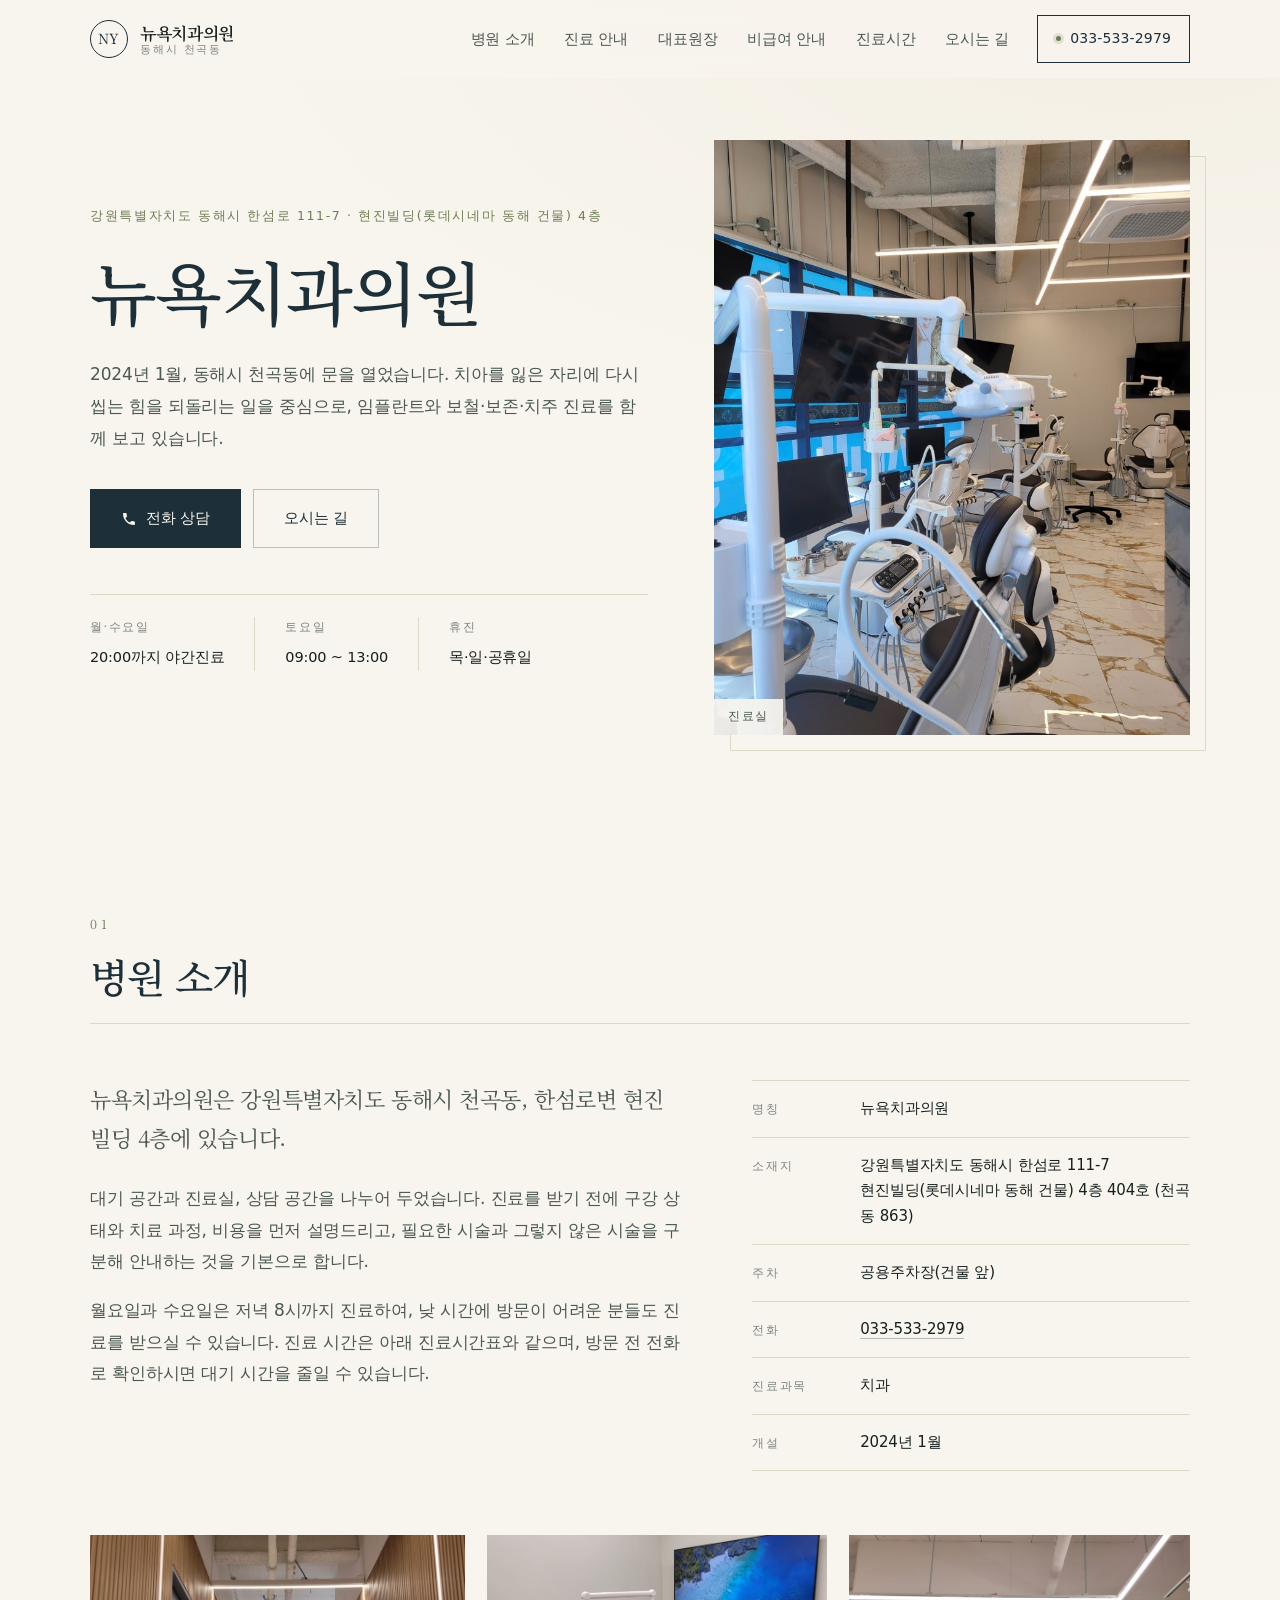
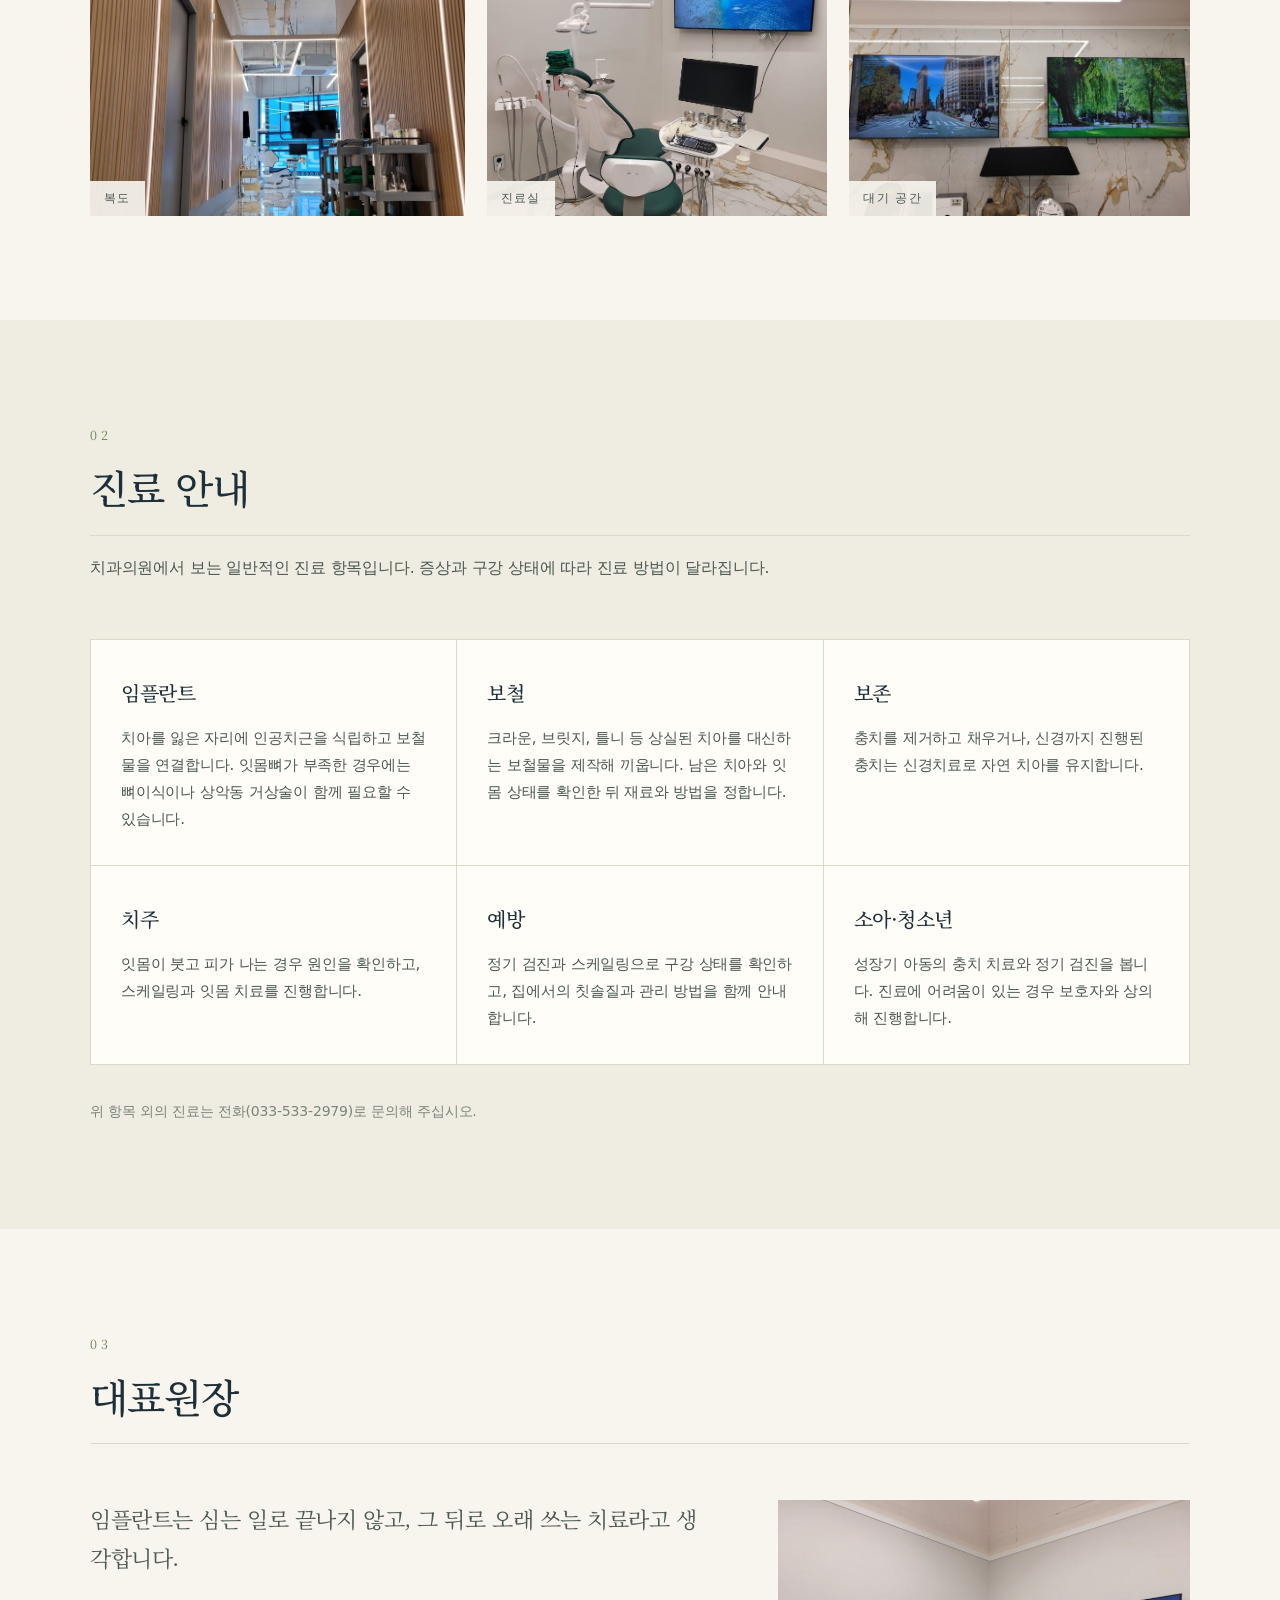
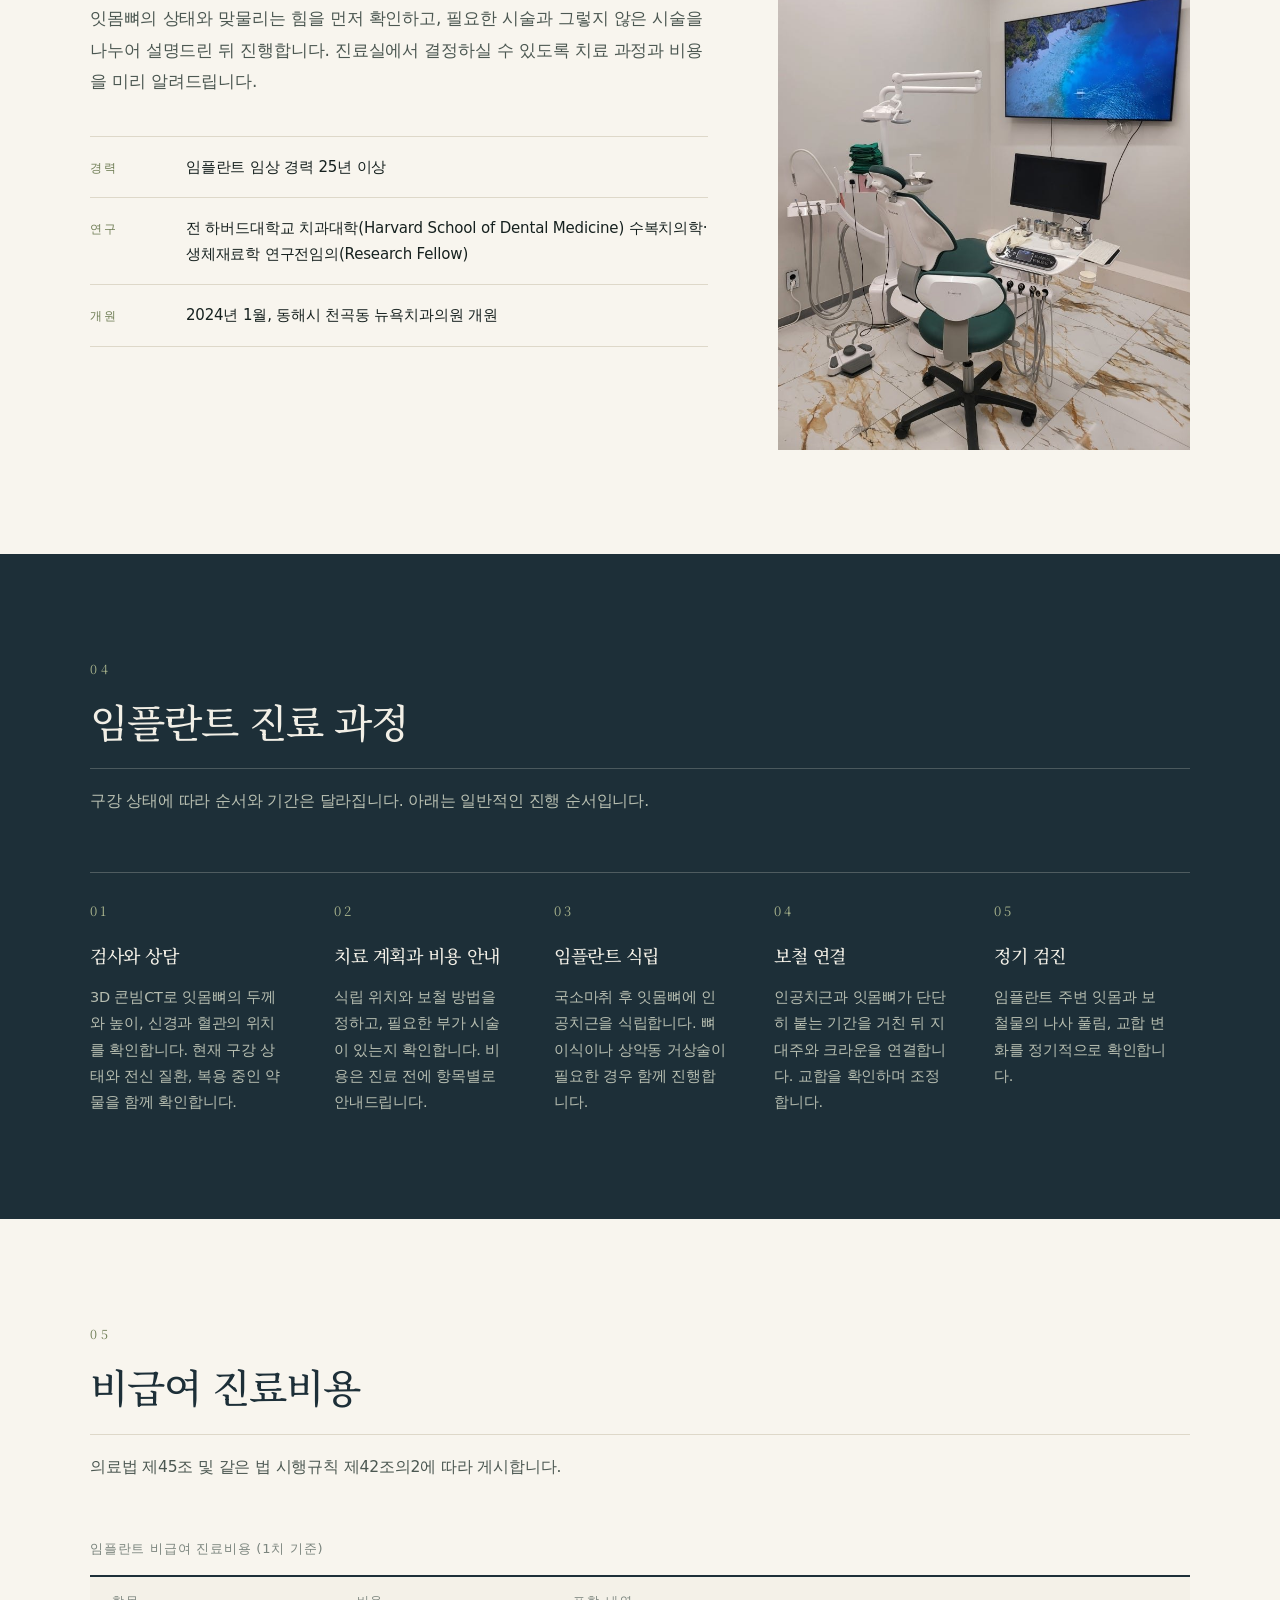
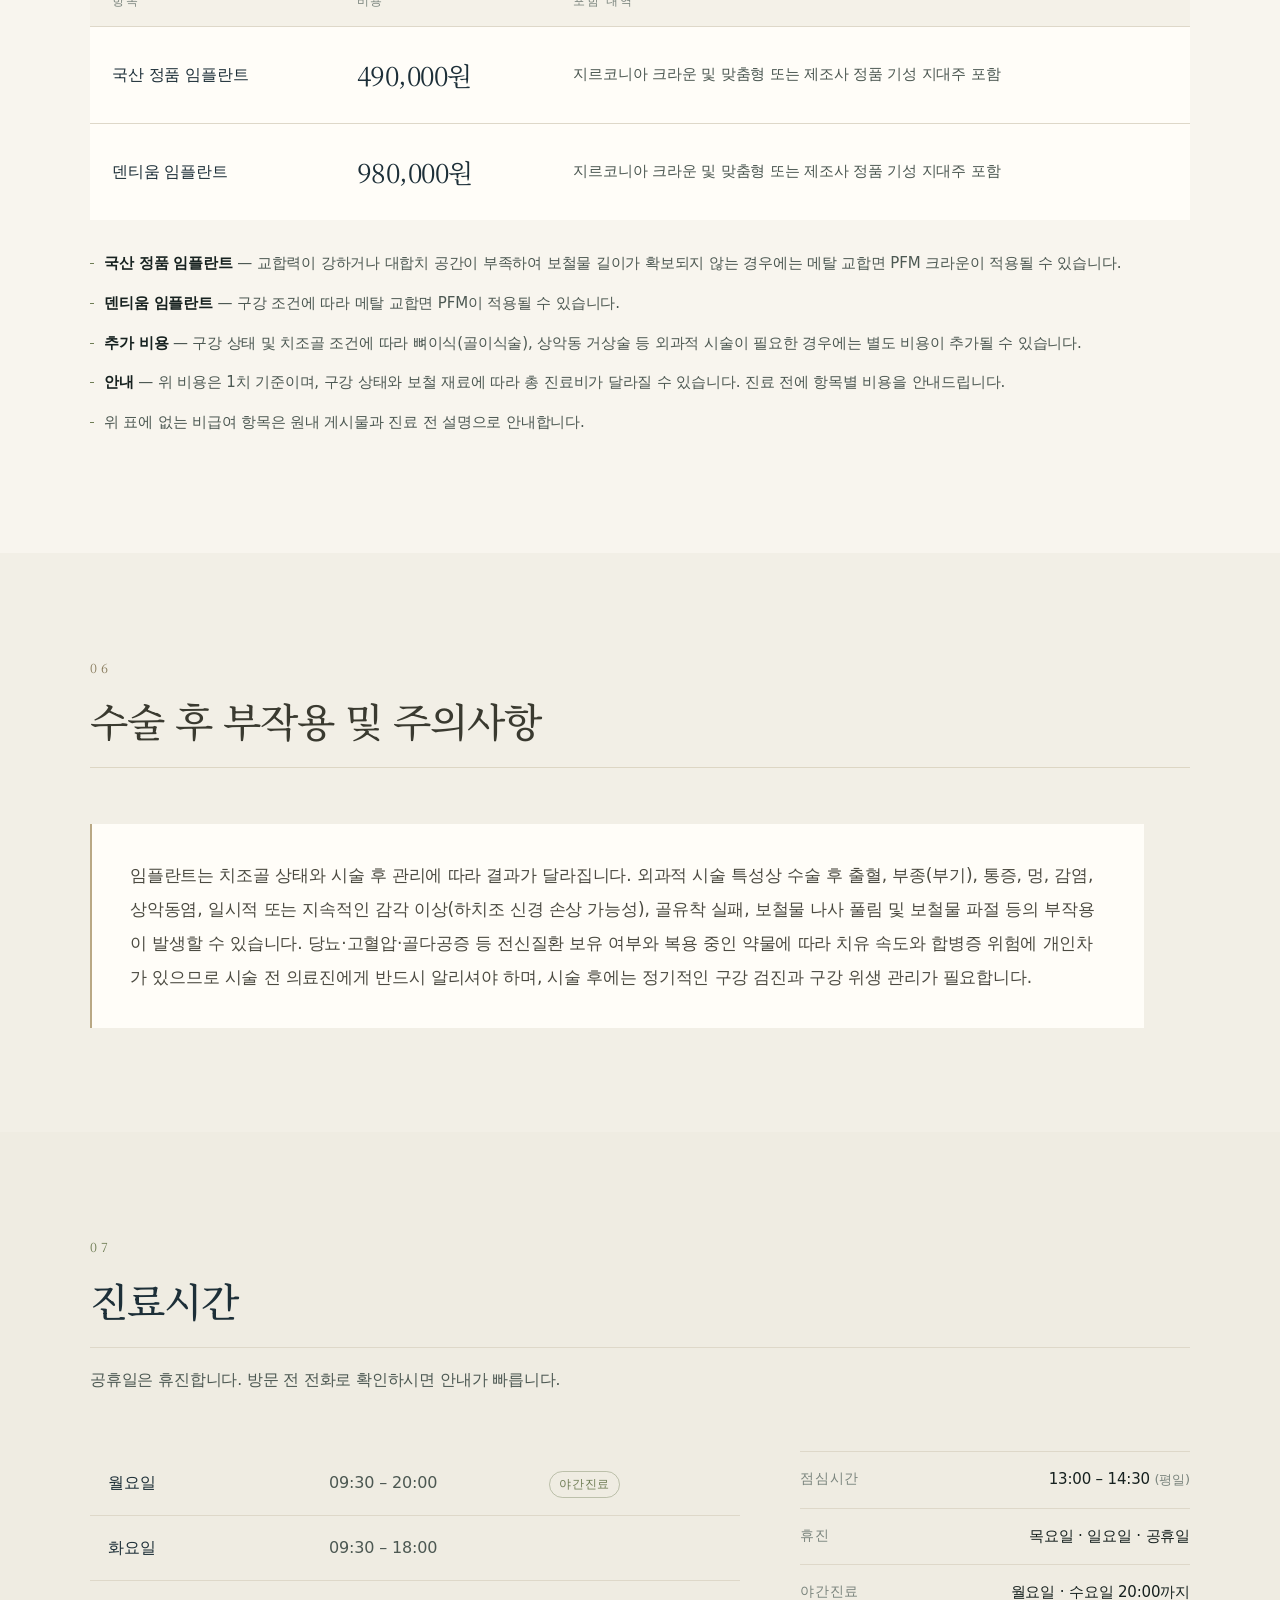
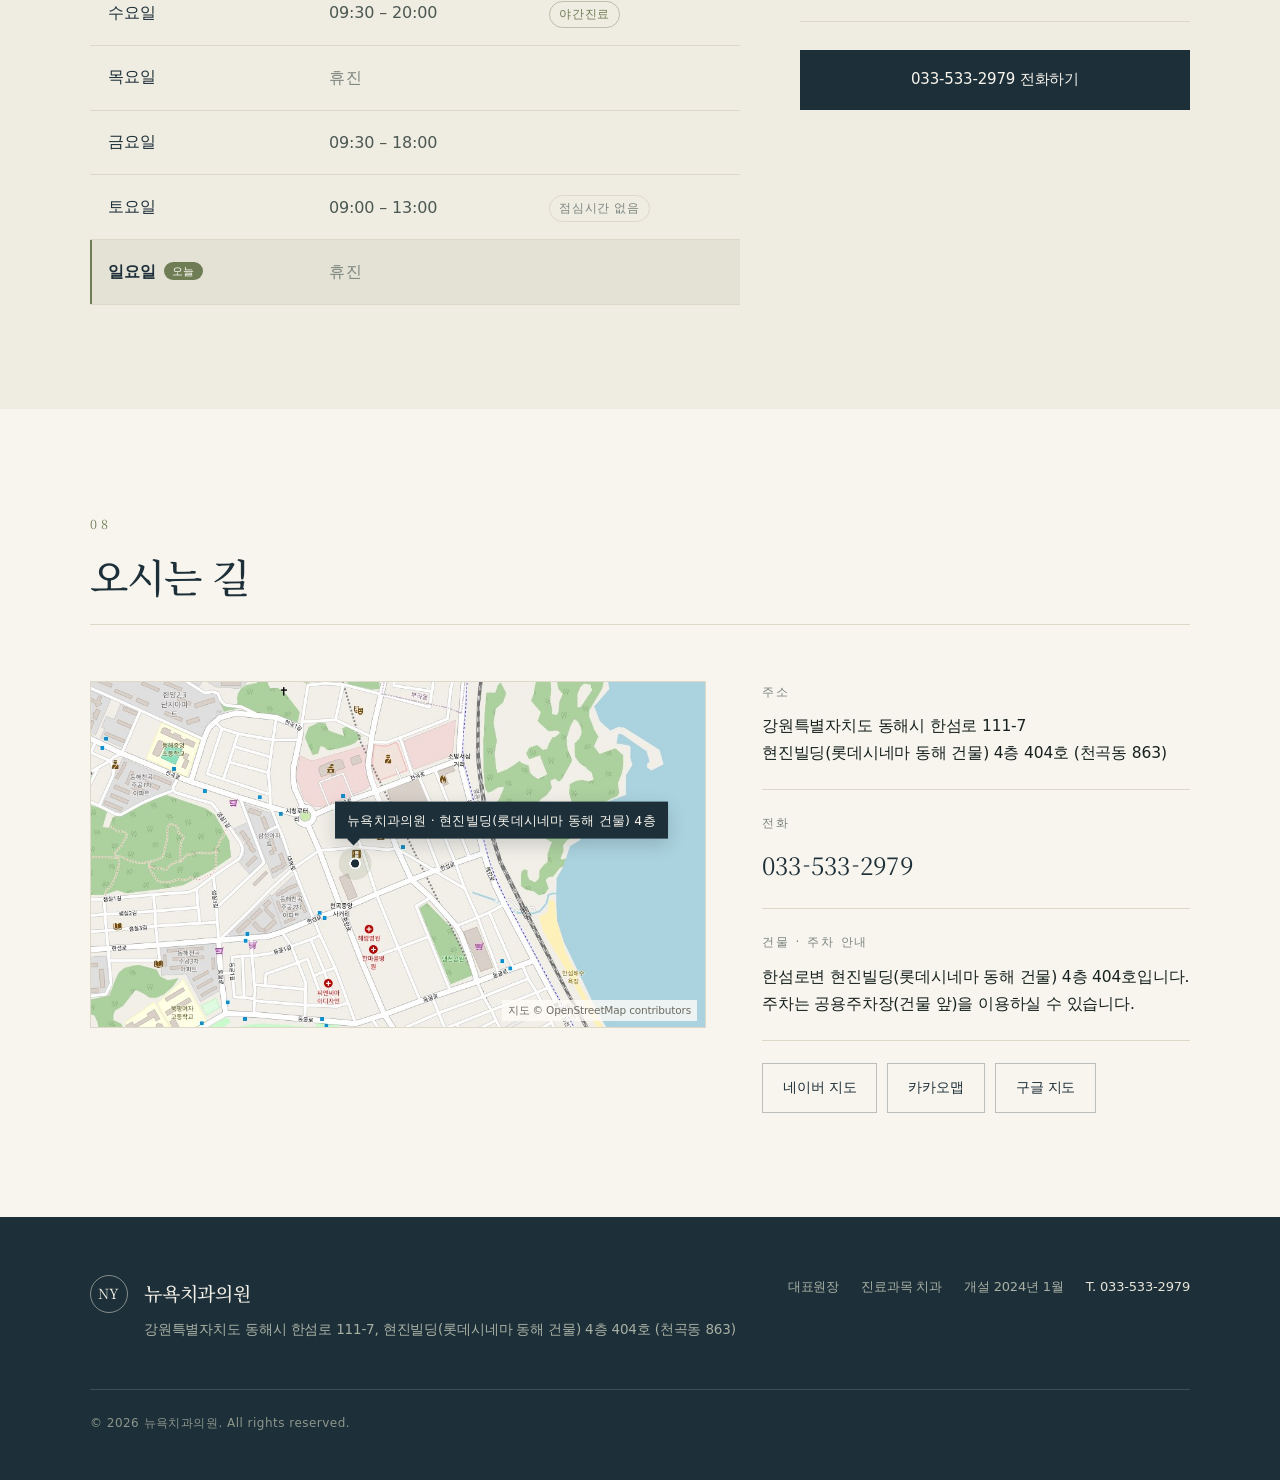
==== commit 36886d72: "주소·주차 안내 업데이트 (롯데시네마 동해 건물, 공용주차장(건물 앞))" ====
--- a/index.html
+++ b/index.html
@@ -85,7 +85,7 @@
   <section class="hero">
     <div class="wrap hero-grid">
       <div class="hero-copy">
-        <p class="eyebrow">강원특별자치도 동해시 한섬로 111-7 · 현진빌딩 4층</p>
+        <p class="eyebrow">강원특별자치도 동해시 한섬로 111-7 · 현진빌딩(롯데시네마 동해 건물) 4층</p>
         <h1>뉴욕치과의원</h1>
         <p class="hero-lead">
           2024년 1월, 동해시 천곡동에 문을 열었습니다.
@@ -152,7 +152,11 @@
           </li>
           <li>
             <span class="label">소재지</span>
-            <span class="value">강원특별자치도 동해시 한섬로 111-7<br>현진빌딩 4층 404호 (천곡동 863)</span>
+            <span class="value">강원특별자치도 동해시 한섬로 111-7<br>현진빌딩(롯데시네마 동해 건물) 4층 404호 (천곡동 863)</span>
+          </li>
+          <li>
+            <span class="label">주차</span>
+            <span class="value">공용주차장(건물 앞)</span>
           </li>
           <li>
             <span class="label">전화</span>
@@ -424,23 +428,23 @@
       <div class="location-grid">
         <div class="map-card">
           <img src="assets/map-donghae.jpg" width="1024" height="560" alt="동해시 한섬로 일대 지도. 한섬로변에 뉴욕치과의원이 위치한 현진빌딩이 표시되어 있습니다.">
-          <span class="map-pin-label">뉴욕치과의원 · 현진빌딩 4층</span>
+          <span class="map-pin-label">뉴욕치과의원 · 현진빌딩(롯데시네마 동해 건물) 4층</span>
           <span class="map-credit">지도 © OpenStreetMap contributors</span>
         </div>
 
         <div class="location-info">
           <div class="info-block">
             <h3>주소</h3>
-            <p>강원특별자치도 동해시 한섬로 111-7<br>현진빌딩 4층 404호 (천곡동 863)</p>
+            <p>강원특별자치도 동해시 한섬로 111-7<br>현진빌딩(롯데시네마 동해 건물) 4층 404호 (천곡동 863)</p>
           </div>
           <div class="info-block">
             <h3>전화</h3>
             <p><a class="tel-link" href="tel:033-533-2979">033-533-2979</a></p>
           </div>
           <div class="info-block">
-            <h3>건물 안내</h3>
-            <p>한섬로변 현진빌딩 4층 404호입니다.
-               건물 출입과 주차에 관한 안내는 전화(033-533-2979)로 확인해 주십시오.</p>
+            <h3>건물 · 주차 안내</h3>
+            <p>한섬로변 현진빌딩(롯데시네마 동해 건물) 4층 404호입니다.
+               주차는 공용주차장(건물 앞)을 이용하실 수 있습니다.</p>
           </div>
           <div class="map-actions">
             <a class="btn btn-ghost btn-sm" href="https://map.naver.com/p/search/%EB%8F%99%ED%95%B4%EC%8B%9C%20%ED%95%9C%EC%84%AC%EB%A1%9C%20111-7" target="_blank" rel="noopener">네이버 지도</a>
@@ -460,7 +464,7 @@
       <span class="brand-mark" aria-hidden="true">NY</span>
       <div>
         <strong>뉴욕치과의원</strong>
-        <p>강원특별자치도 동해시 한섬로 111-7, 현진빌딩 4층 404호 (천곡동 863)</p>
+        <p>강원특별자치도 동해시 한섬로 111-7, 현진빌딩(롯데시네마 동해 건물) 4층 404호 (천곡동 863)</p>
       </div>
     </div>
     <ul class="footer-meta">
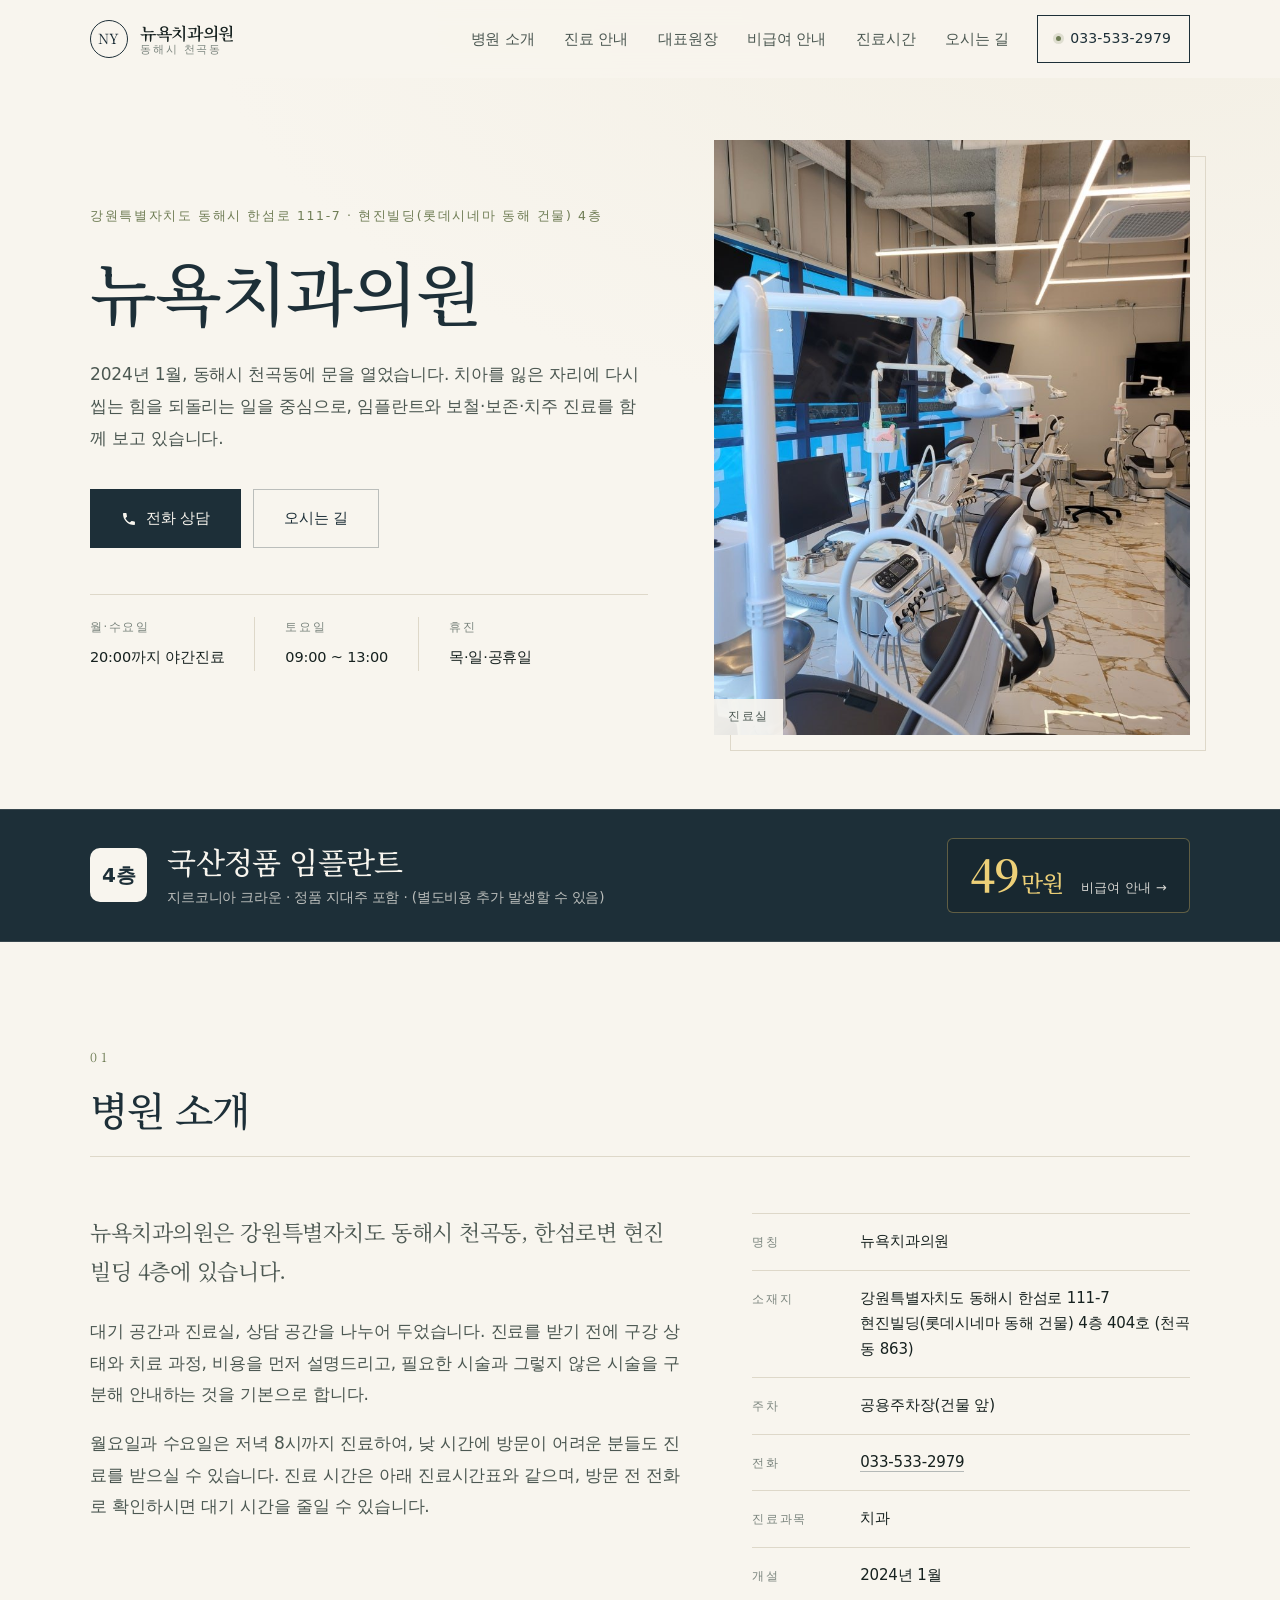
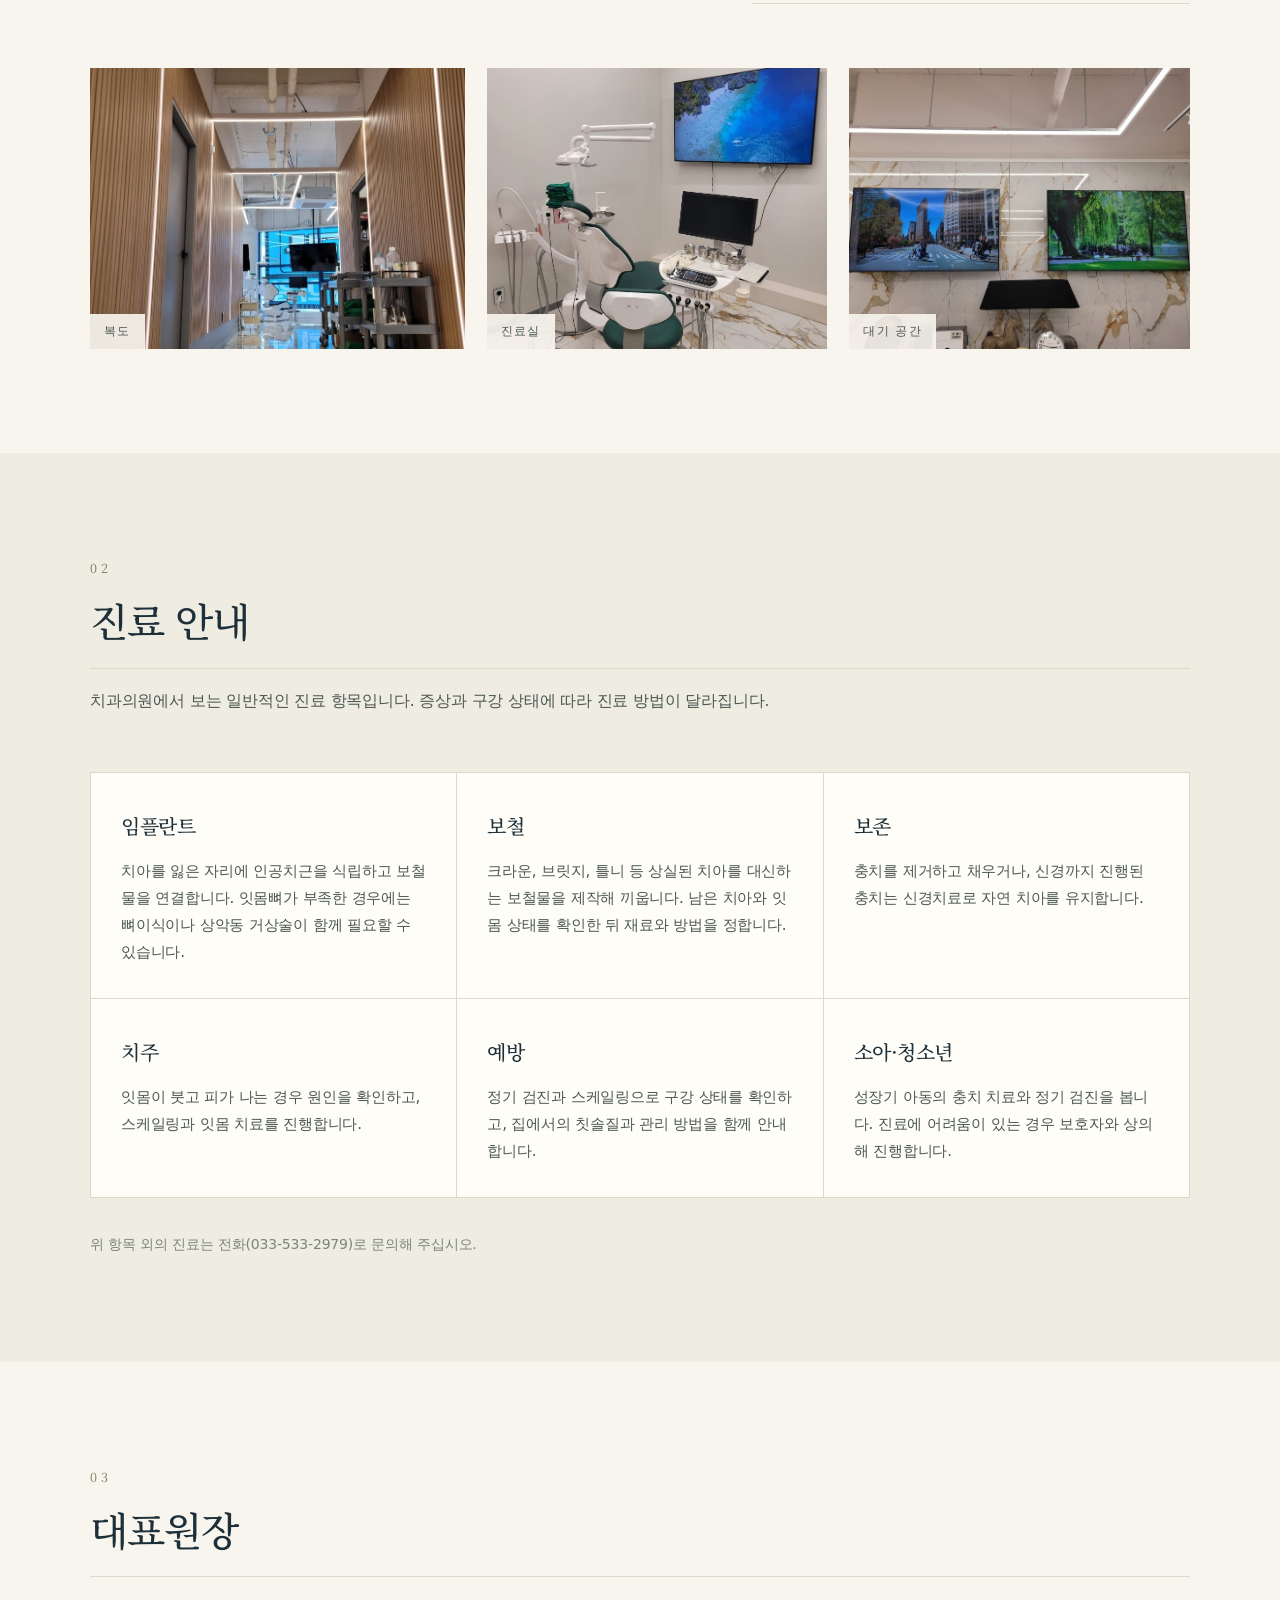
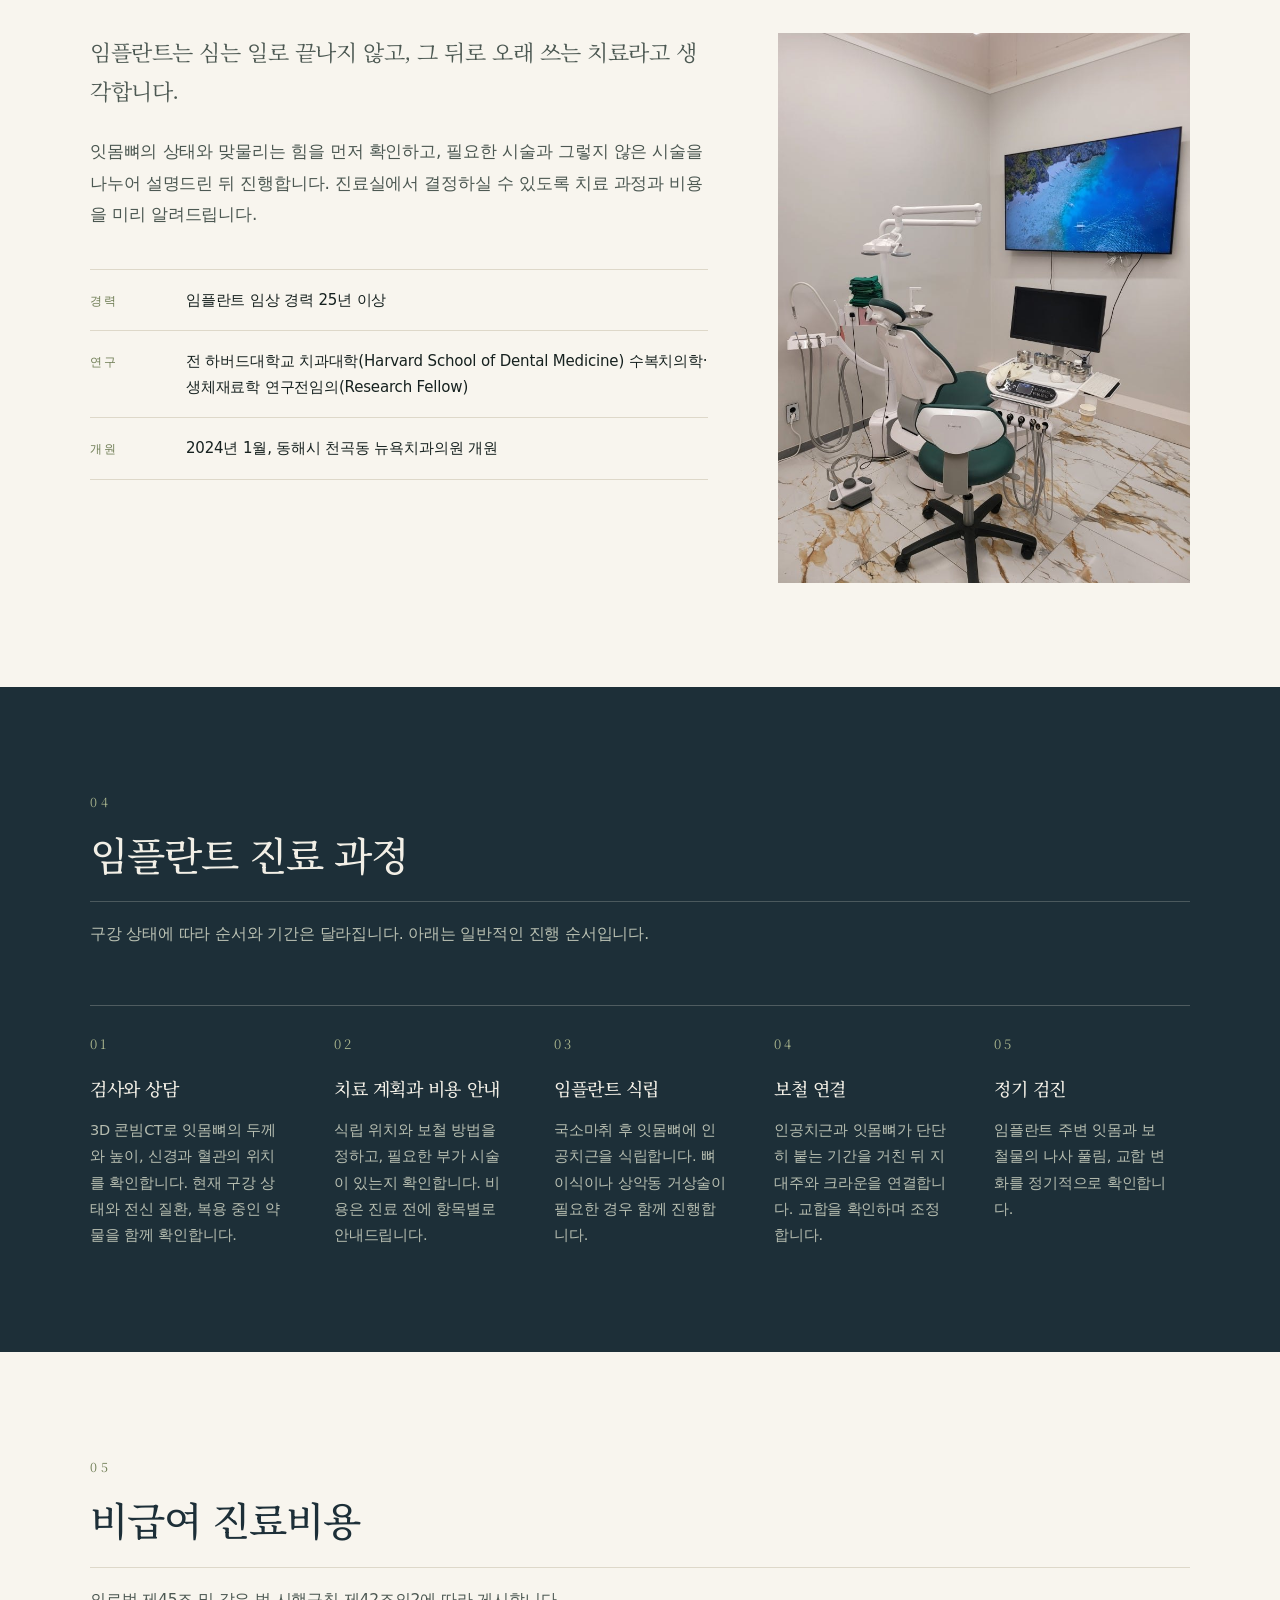
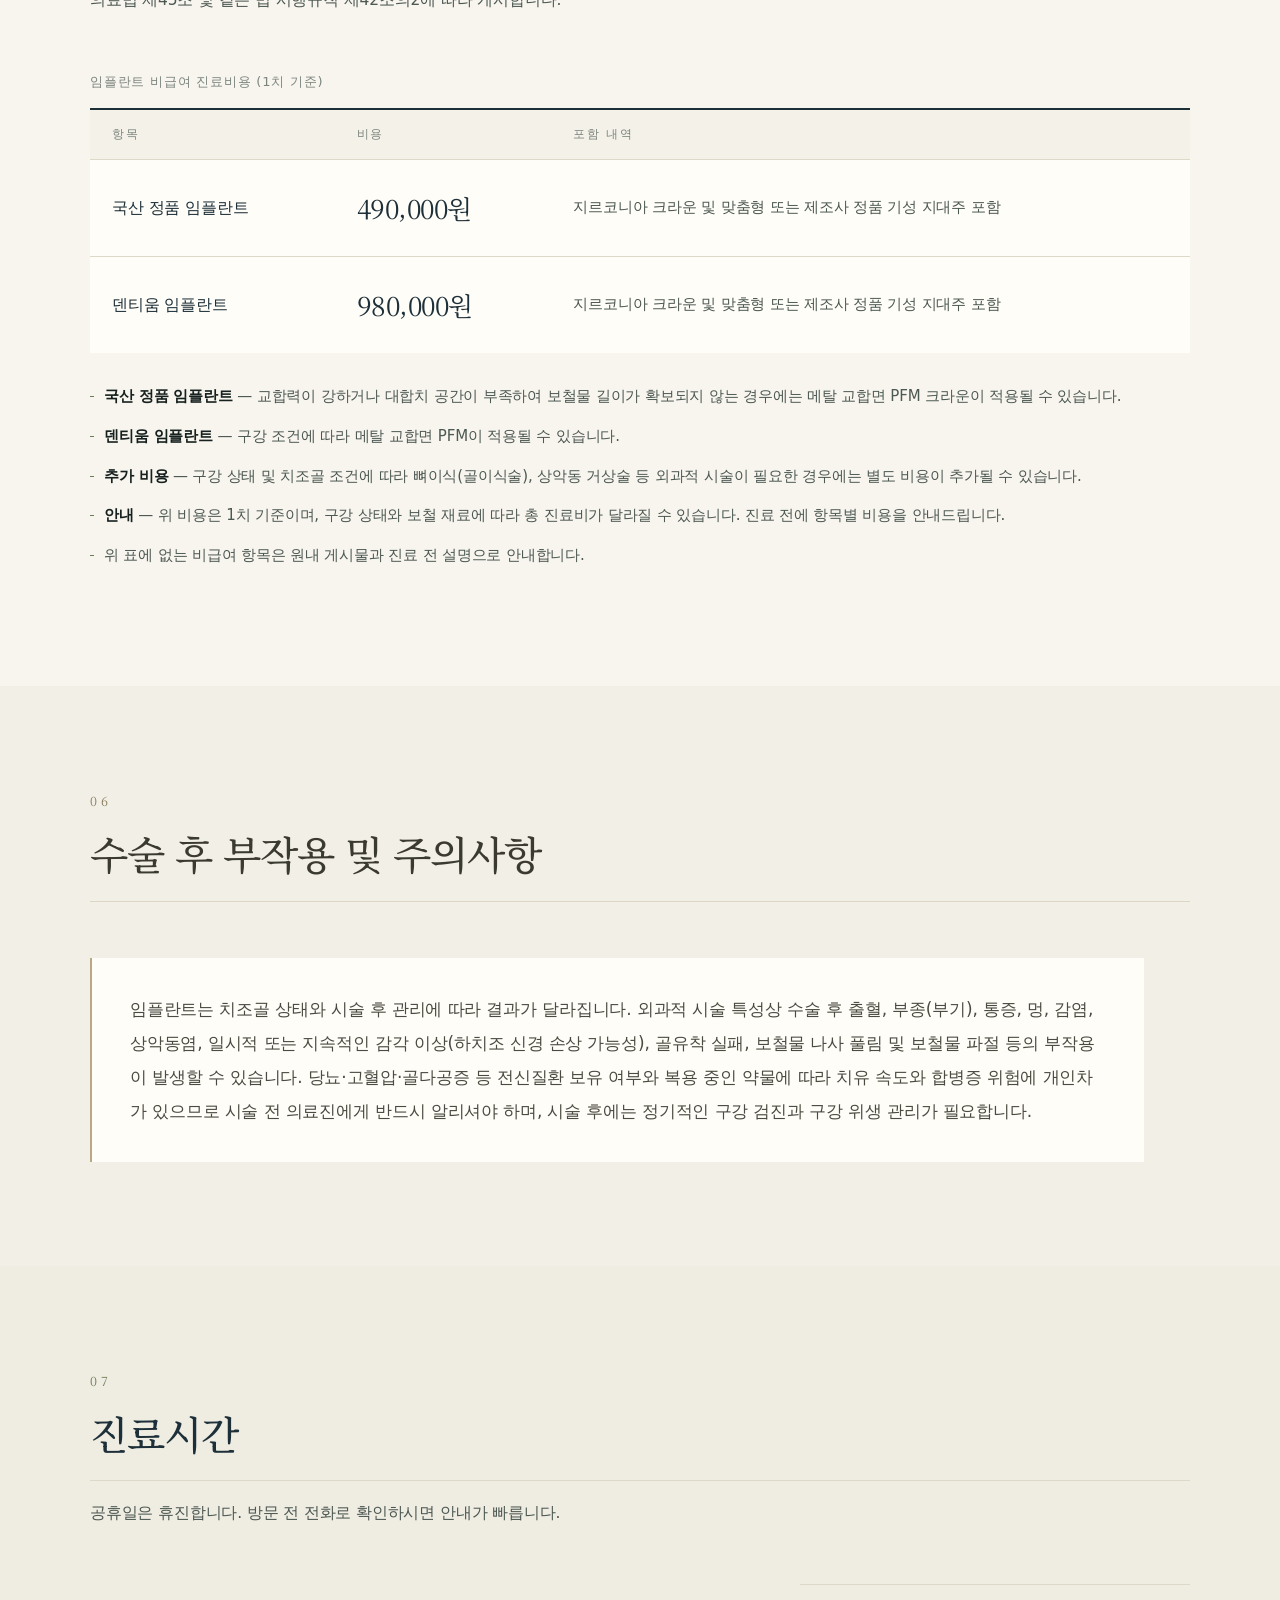
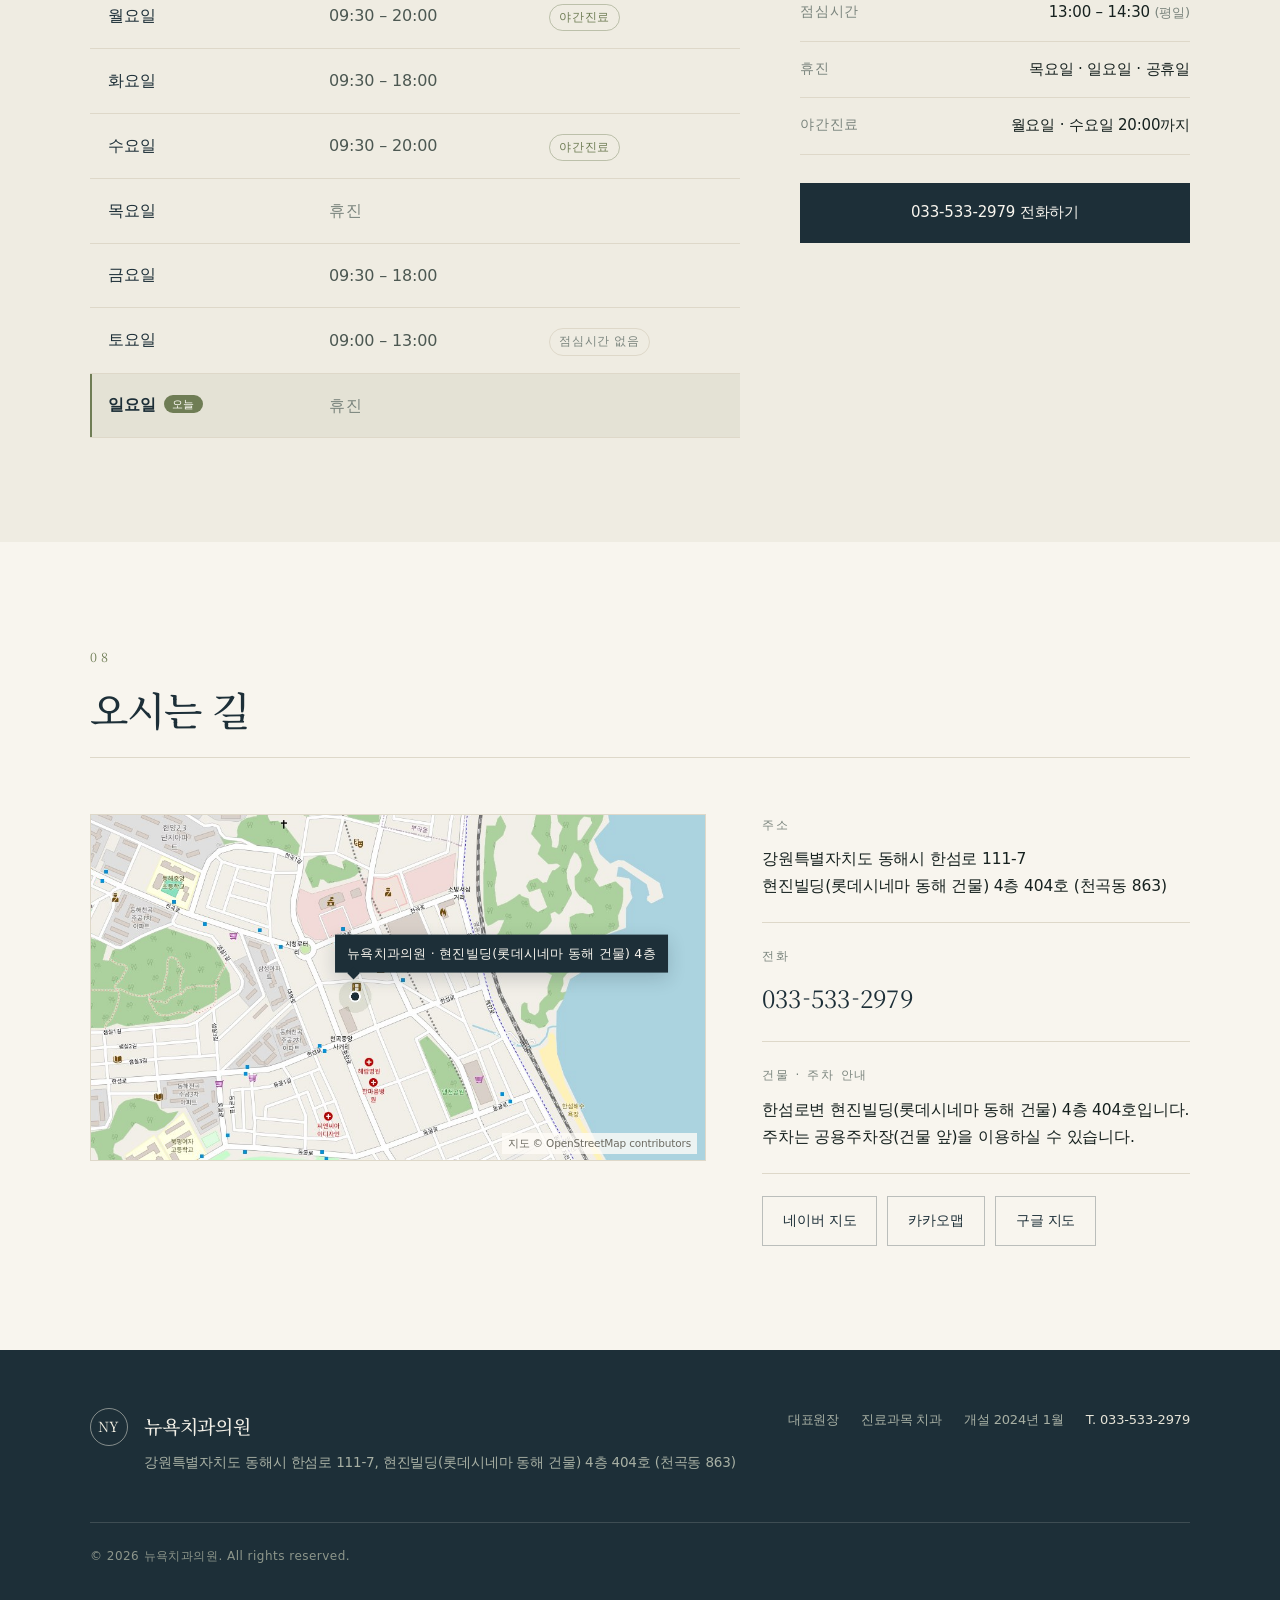
==== commit 953ed41d: "히어로 아래 국산정품 임플란트 49만원 배너 섹션 추가" ====
--- a/index.html
+++ b/index.html
@@ -122,6 +122,25 @@
     </div>
   </section>
 
+  <!-- Price Banner -->
+  <section class="price-banner" aria-label="임플란트 비급여 안내 배너">
+    <div class="wrap price-banner-inner">
+      <div class="price-banner-left">
+        <span class="floor-badge">4층</span>
+        <div class="price-banner-copy">
+          <p class="price-banner-title">국산정품 임플란트</p>
+          <p class="price-banner-note">지르코니아 크라운 · 정품 지대주 포함 · (별도비용 추가 발생할 수 있음)</p>
+        </div>
+      </div>
+      <div class="price-banner-right">
+        <a class="price-banner-amount" href="#fee" aria-label="비급여 진료비용 안내로 이동">
+          <strong>49<span>만원</span></strong>
+          <span class="price-banner-link">비급여 안내 →</span>
+        </a>
+      </div>
+    </div>
+  </section>
+
   <!-- Intro -->
   <section class="section" id="about">
     <div class="wrap">
--- a/styles.css
+++ b/styles.css
@@ -1013,6 +1013,120 @@
   .site-footer { padding: 44px 0 36px; }
 }
 
+/* Price Banner (Hero ↔ Intro) */
+.price-banner {
+  background: var(--navy);
+  color: var(--ivory);
+  border-top: 1px solid rgba(248, 245, 238, 0.12);
+  border-bottom: 1px solid rgba(248, 245, 238, 0.12);
+  padding: 28px 0;
+}
+
+.price-banner-inner {
+  display: flex;
+  align-items: center;
+  justify-content: space-between;
+  gap: 28px;
+}
+
+.price-banner-left {
+  display: flex;
+  align-items: center;
+  gap: 20px;
+}
+
+.floor-badge {
+  display: inline-flex;
+  align-items: center;
+  justify-content: center;
+  min-width: 54px;
+  height: 54px;
+  padding: 0 12px;
+  border-radius: 10px;
+  background: var(--ivory);
+  color: var(--navy);
+  font-family: var(--sans);
+  font-size: 20px;
+  font-weight: 700;
+  letter-spacing: -0.02em;
+  flex-shrink: 0;
+}
+
+.price-banner-title {
+  margin: 0;
+  font-family: var(--serif);
+  font-size: clamp(22px, 2.6vw, 30px);
+  font-weight: 500;
+  letter-spacing: -0.02em;
+  line-height: 1.25;
+  color: var(--ivory);
+}
+
+.price-banner-note {
+  margin: 6px 0 0;
+  font-size: 13.5px;
+  color: rgba(248, 245, 238, 0.72);
+  line-height: 1.5;
+}
+
+.price-banner-right {
+  flex-shrink: 0;
+}
+
+.price-banner-amount {
+  display: inline-flex;
+  align-items: baseline;
+  gap: 18px;
+  padding: 12px 22px;
+  border: 1px solid rgba(232, 197, 107, 0.35);
+  border-radius: 6px;
+  background: rgba(21, 36, 43, 0.55);
+  transition: border-color 0.2s ease, background 0.2s ease;
+}
+
+.price-banner-amount:hover {
+  border-color: rgba(232, 197, 107, 0.75);
+  background: rgba(21, 36, 43, 0.85);
+}
+
+.price-banner-amount strong {
+  font-family: var(--serif);
+  font-size: clamp(32px, 3.6vw, 44px);
+  font-weight: 600;
+  line-height: 1;
+  color: #edd078;
+  letter-spacing: -0.03em;
+}
+
+.price-banner-amount strong span {
+  font-size: 0.52em;
+  font-weight: 500;
+  margin-left: 3px;
+}
+
+.price-banner-link {
+  font-size: 13px;
+  color: rgba(248, 245, 238, 0.85);
+  letter-spacing: 0.02em;
+  white-space: nowrap;
+}
+
+@media (max-width: 760px) {
+  .price-banner { padding: 24px 0; }
+  .price-banner-inner {
+    flex-direction: column;
+    align-items: stretch;
+    gap: 18px;
+  }
+  .price-banner-left { gap: 14px; }
+  .floor-badge { min-width: 46px; height: 46px; font-size: 17px; }
+  .price-banner-amount {
+    width: 100%;
+    justify-content: space-between;
+    padding: 12px 18px;
+  }
+}
+
 @media (prefers-reduced-motion: reduce) {
   html { scroll-behavior: auto; }
   * { transition: none !important; animation: none !important; }
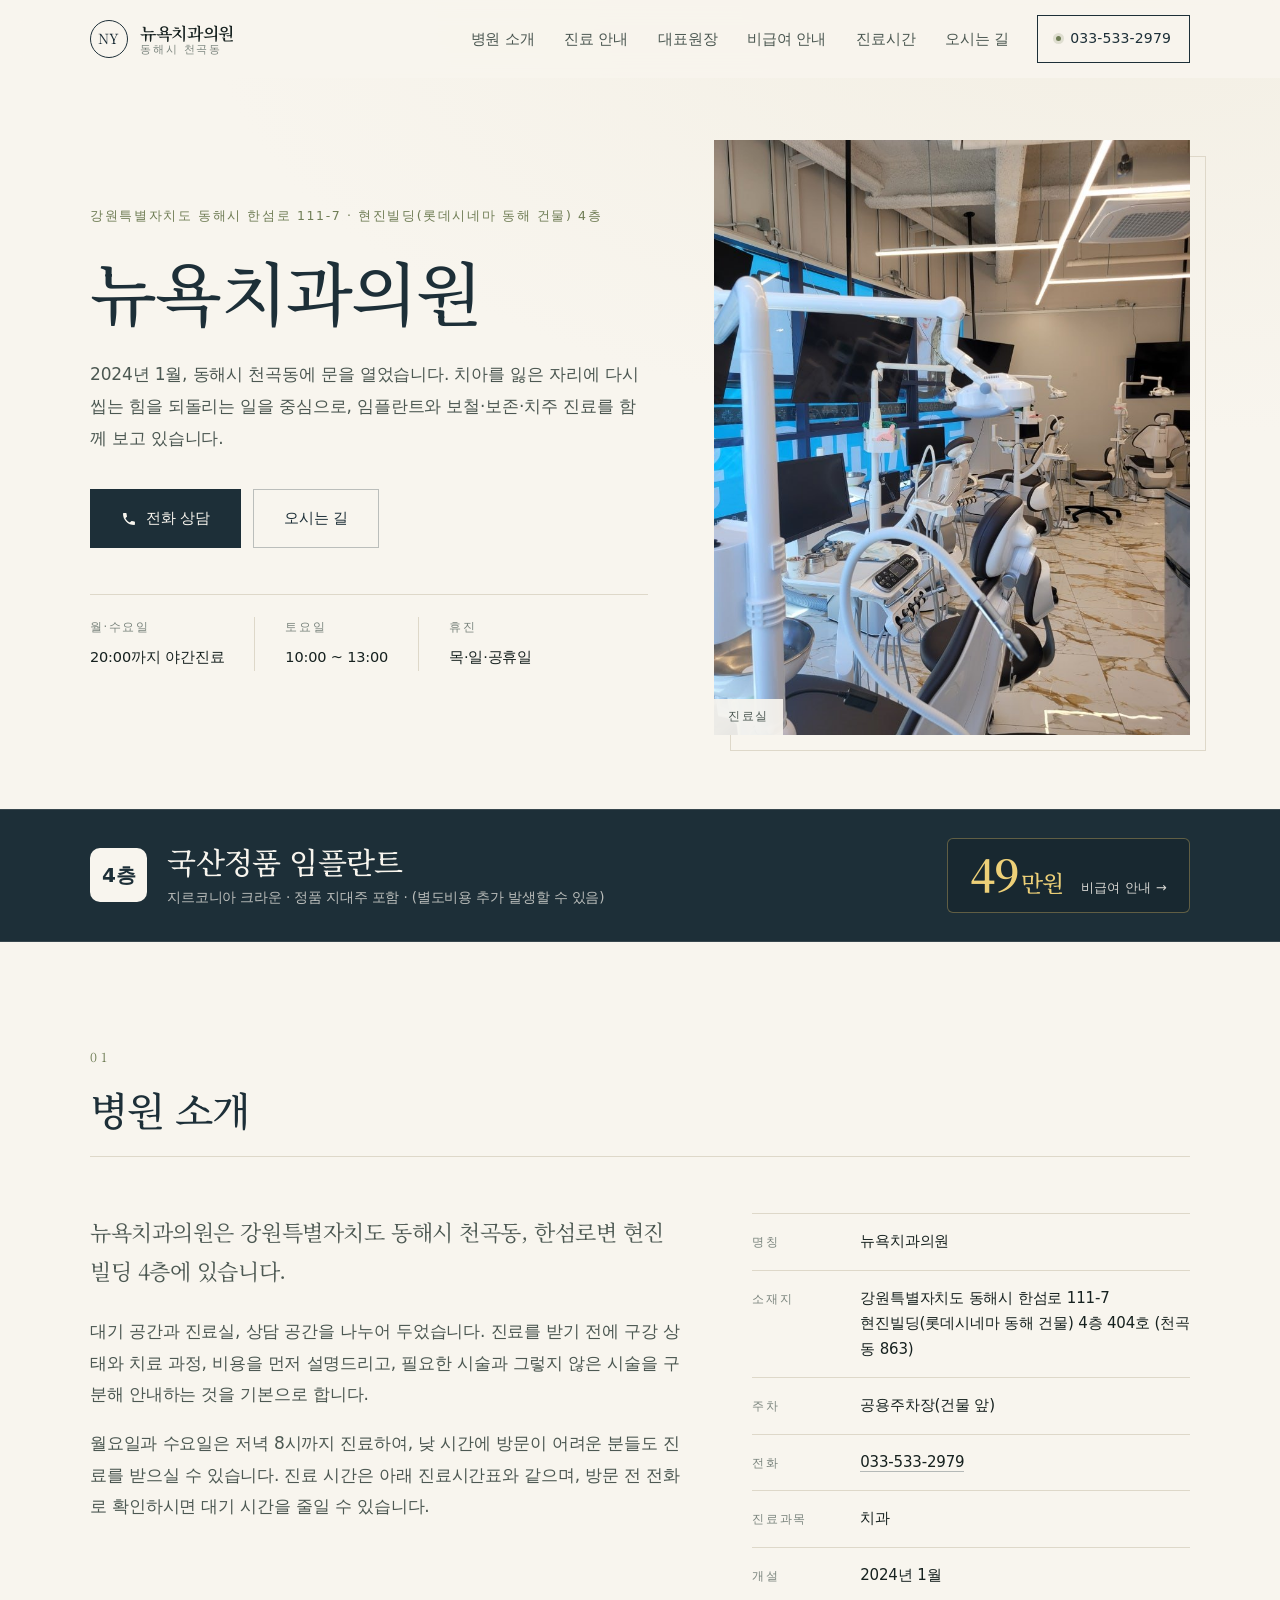
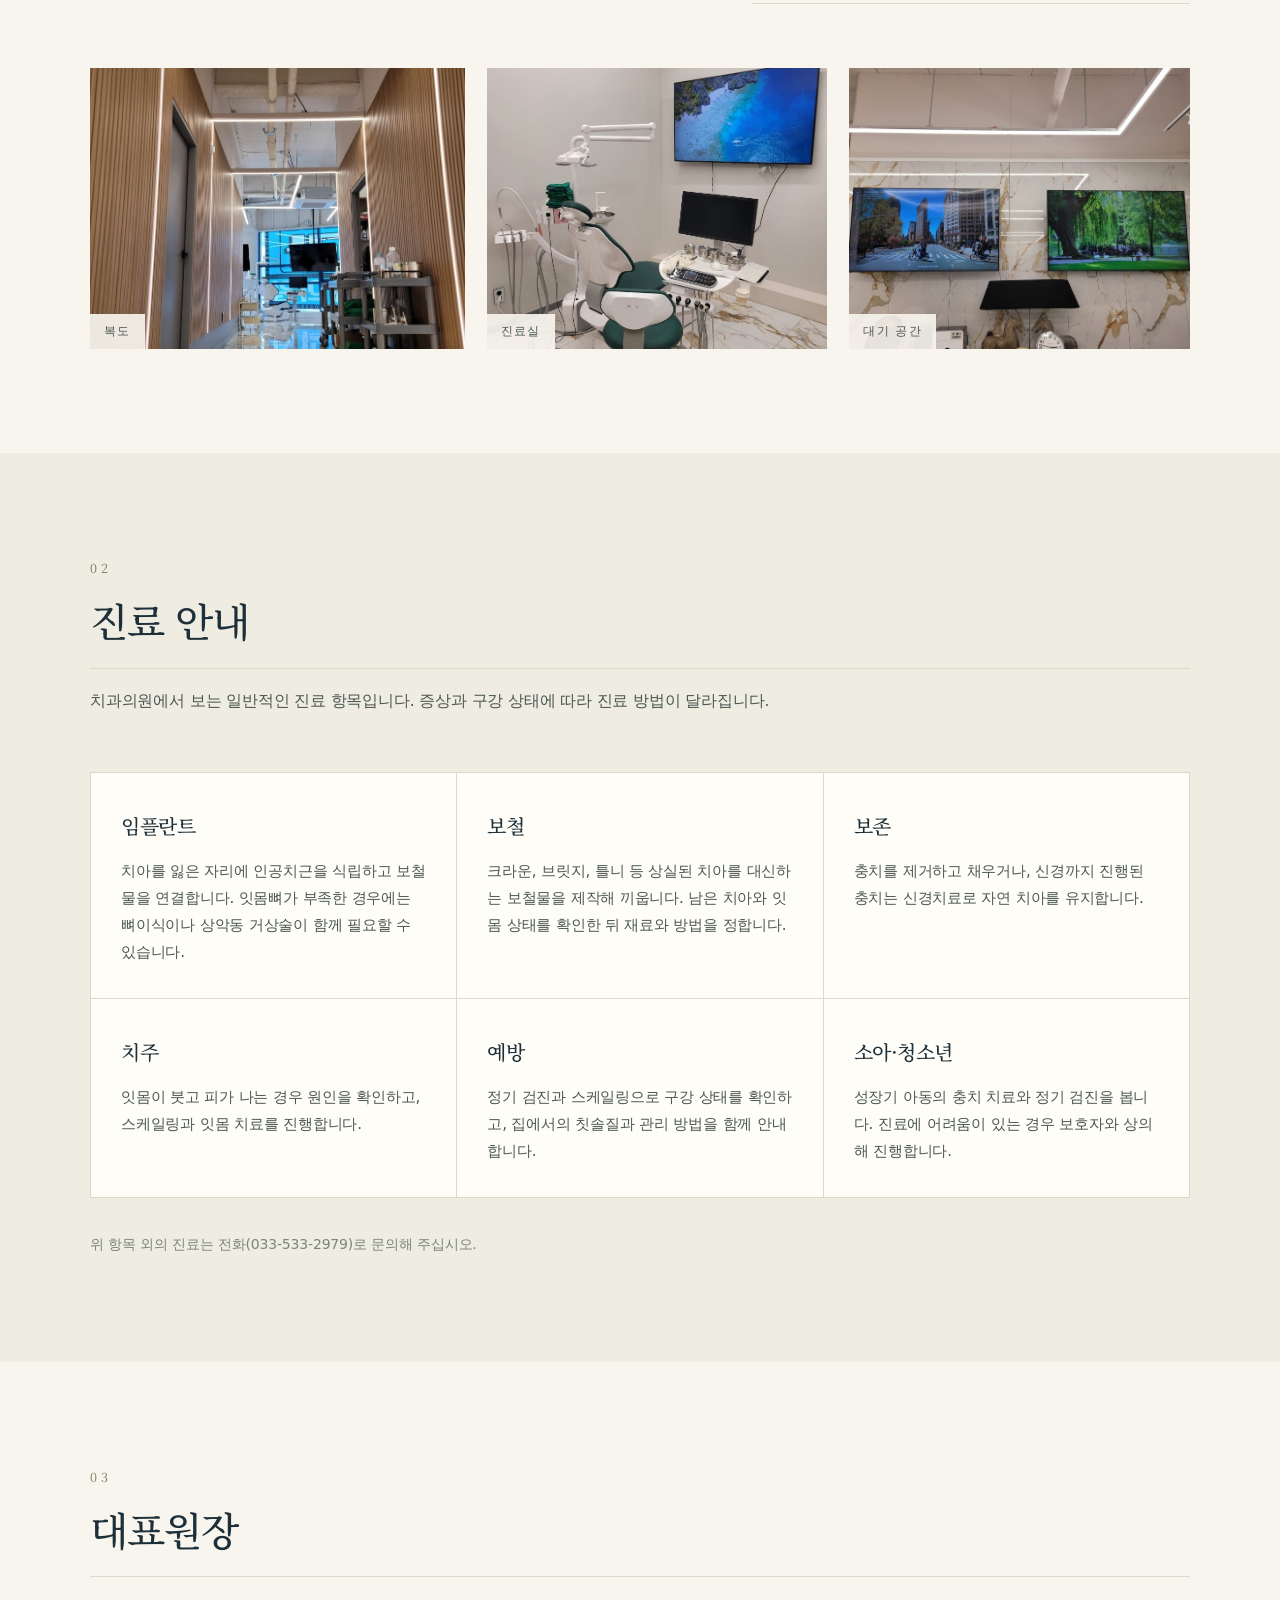
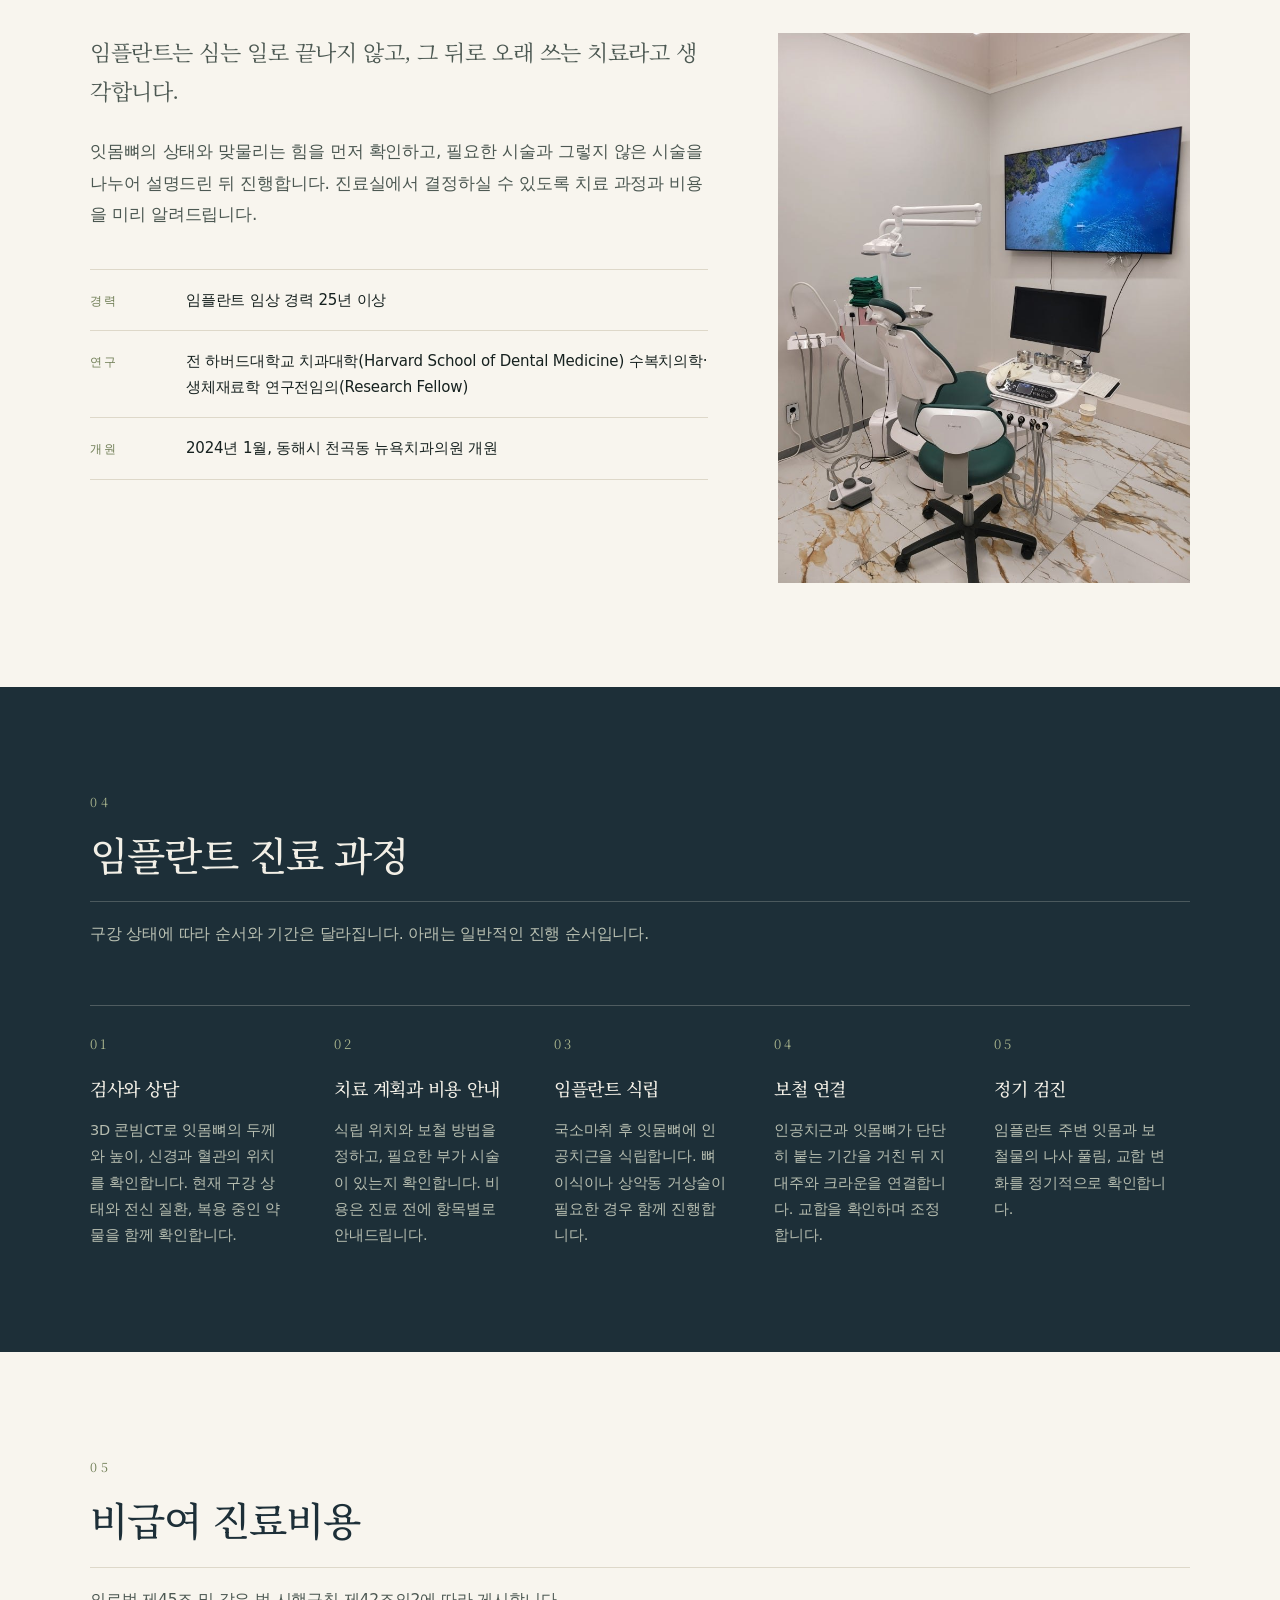
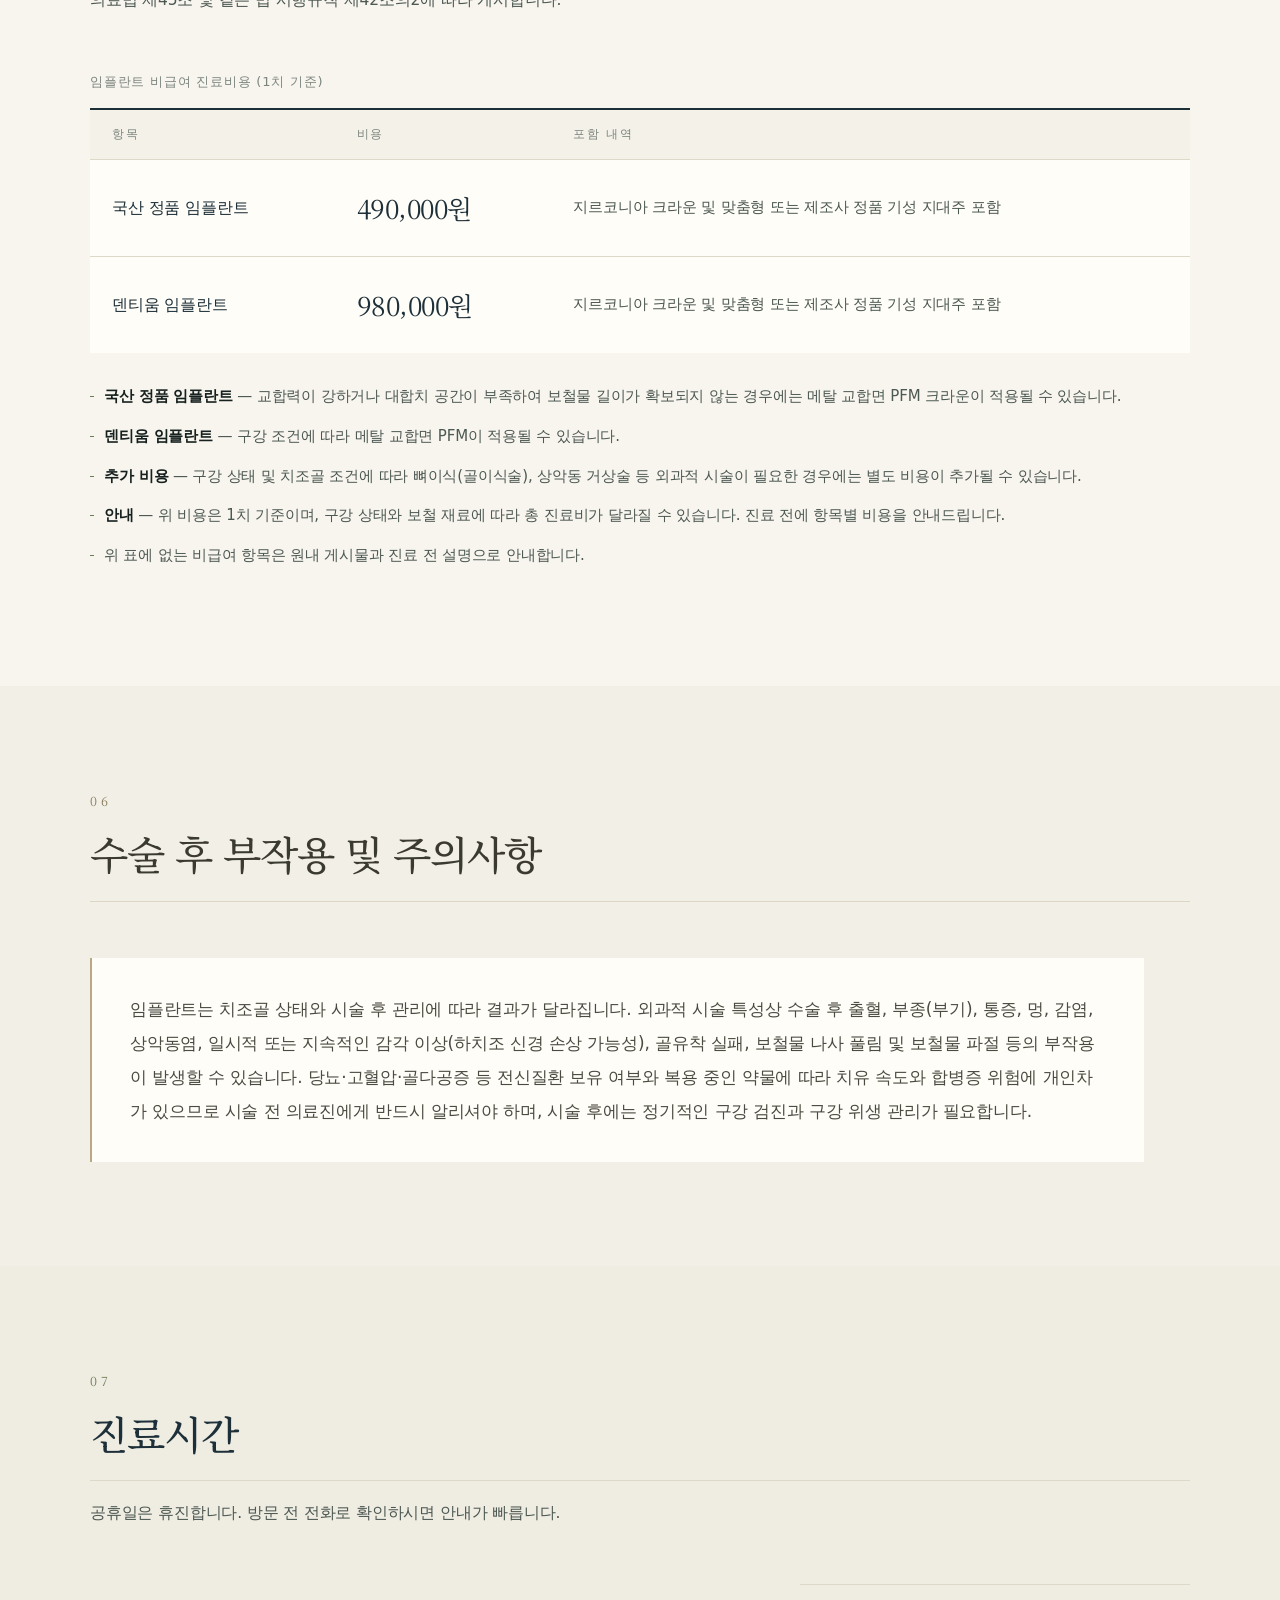
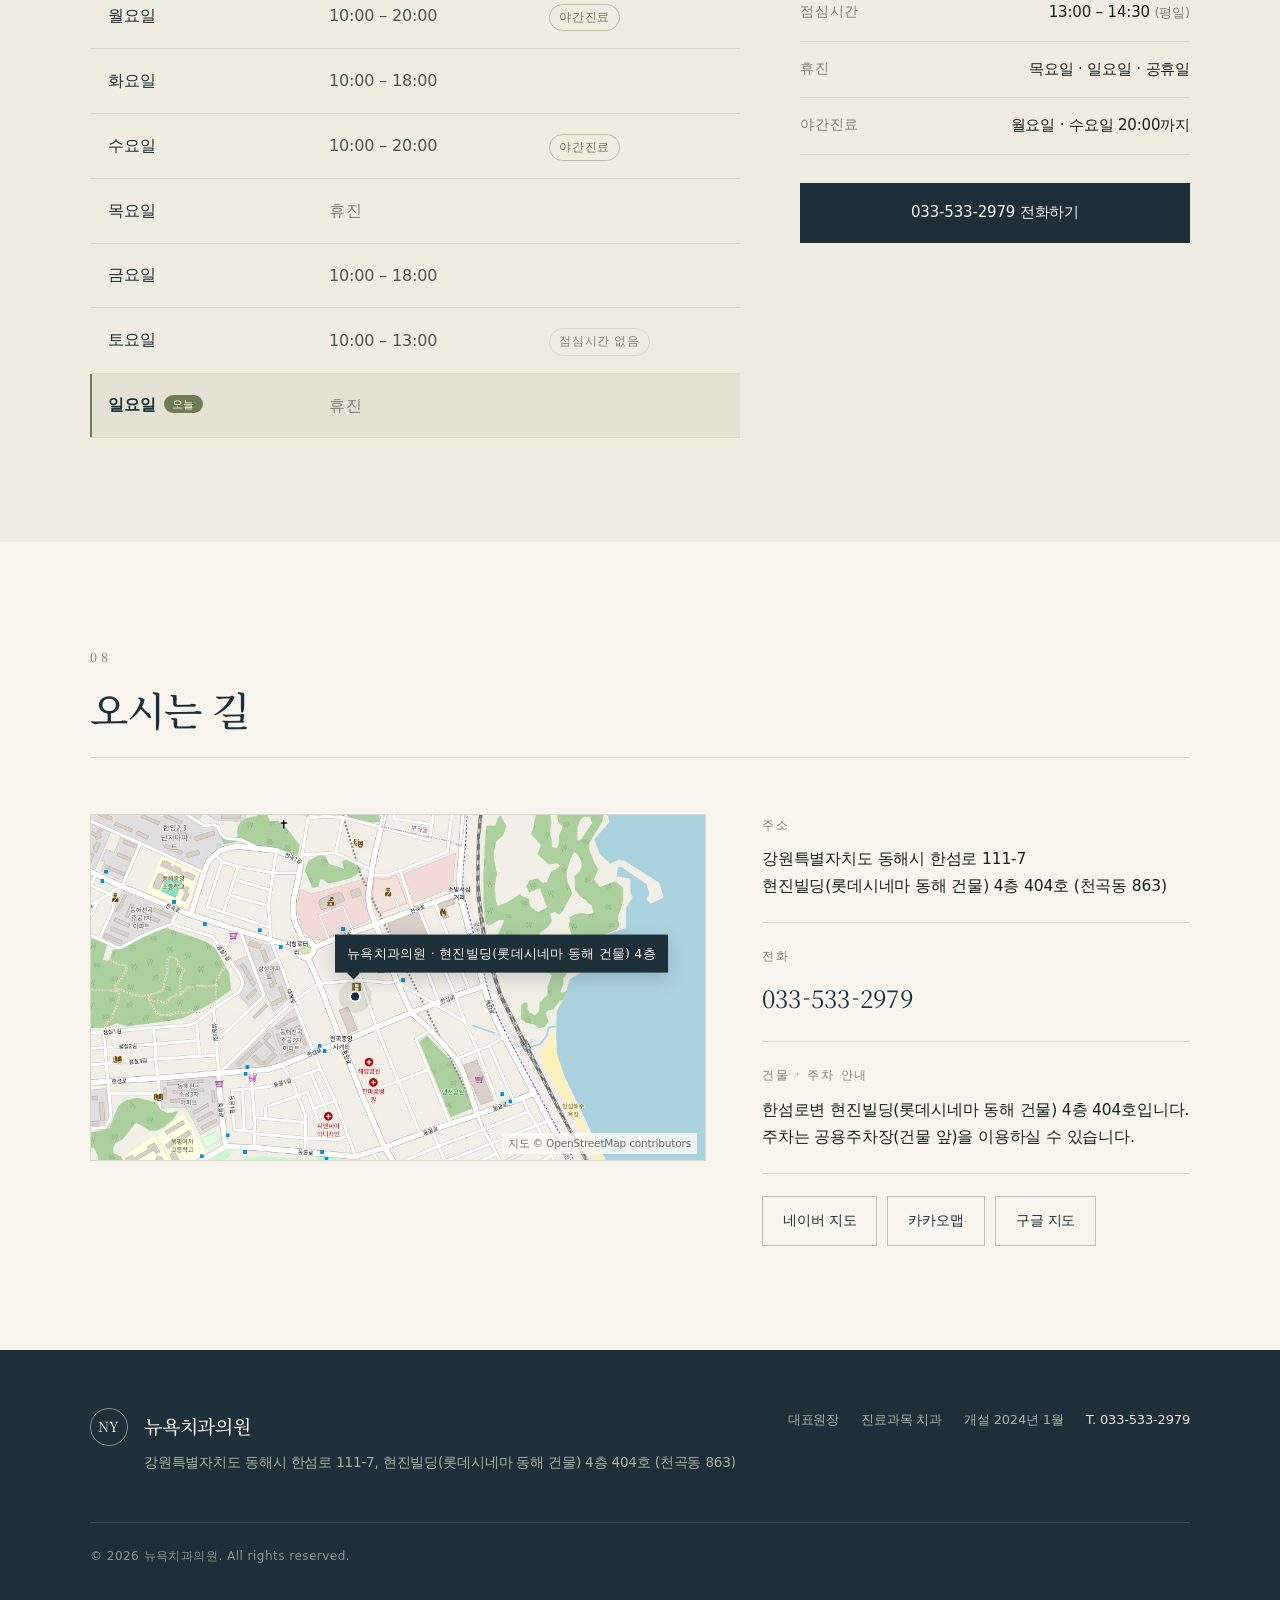
==== commit 585fb998: "진료 시작 시간 10:00으로 통일 (진료시간표·구조화 데이터)" ====
--- a/index.html
+++ b/index.html
@@ -38,9 +38,9 @@
   "geo": { "@type": "GeoCoordinates", "latitude": 37.52215, "longitude": 129.11534 },
   "foundingDate": "2024-01",
   "openingHoursSpecification": [
-    { "@type": "OpeningHoursSpecification", "dayOfWeek": ["Monday","Wednesday"], "opens": "09:30", "closes": "20:00" },
-    { "@type": "OpeningHoursSpecification", "dayOfWeek": ["Tuesday","Friday"], "opens": "09:30", "closes": "18:00" },
-    { "@type": "OpeningHoursSpecification", "dayOfWeek": "Saturday", "opens": "09:00", "closes": "13:00" }
+    { "@type": "OpeningHoursSpecification", "dayOfWeek": ["Monday","Wednesday"], "opens": "10:00", "closes": "20:00" },
+    { "@type": "OpeningHoursSpecification", "dayOfWeek": ["Tuesday","Friday"], "opens": "10:00", "closes": "18:00" },
+    { "@type": "OpeningHoursSpecification", "dayOfWeek": "Saturday", "opens": "10:00", "closes": "13:00" }
   ]
 }
 </script>
@@ -106,7 +106,7 @@
           </div>
           <div>
             <dt>토요일</dt>
-            <dd>09:00 ~ 13:00</dd>
+            <dd>10:00 ~ 13:00</dd>
           </div>
           <div>
             <dt>휴진</dt>
@@ -405,12 +405,12 @@
         <table class="hours-table" id="hoursTable">
           <caption class="sr-only">요일별 진료시간</caption>
           <tbody>
-            <tr data-day="1"><th scope="row">월요일</th><td>09:30 – 20:00</td><td class="tag-cell"><span class="tag">야간진료</span></td></tr>
-            <tr data-day="2"><th scope="row">화요일</th><td>09:30 – 18:00</td><td class="tag-cell"></td></tr>
-            <tr data-day="3"><th scope="row">수요일</th><td>09:30 – 20:00</td><td class="tag-cell"><span class="tag">야간진료</span></td></tr>
+            <tr data-day="1"><th scope="row">월요일</th><td>10:00 – 20:00</td><td class="tag-cell"><span class="tag">야간진료</span></td></tr>
+            <tr data-day="2"><th scope="row">화요일</th><td>10:00 – 18:00</td><td class="tag-cell"></td></tr>
+            <tr data-day="3"><th scope="row">수요일</th><td>10:00 – 20:00</td><td class="tag-cell"><span class="tag">야간진료</span></td></tr>
             <tr data-day="4"><th scope="row">목요일</th><td class="closed">휴진</td><td class="tag-cell"></td></tr>
-            <tr data-day="5"><th scope="row">금요일</th><td>09:30 – 18:00</td><td class="tag-cell"></td></tr>
-            <tr data-day="6"><th scope="row">토요일</th><td>09:00 – 13:00</td><td class="tag-cell"><span class="tag tag-quiet">점심시간 없음</span></td></tr>
+            <tr data-day="5"><th scope="row">금요일</th><td>10:00 – 18:00</td><td class="tag-cell"></td></tr>
+            <tr data-day="6"><th scope="row">토요일</th><td>10:00 – 13:00</td><td class="tag-cell"><span class="tag tag-quiet">점심시간 없음</span></td></tr>
             <tr data-day="0"><th scope="row">일요일</th><td class="closed">휴진</td><td class="tag-cell"></td></tr>
           </tbody>
         </table>
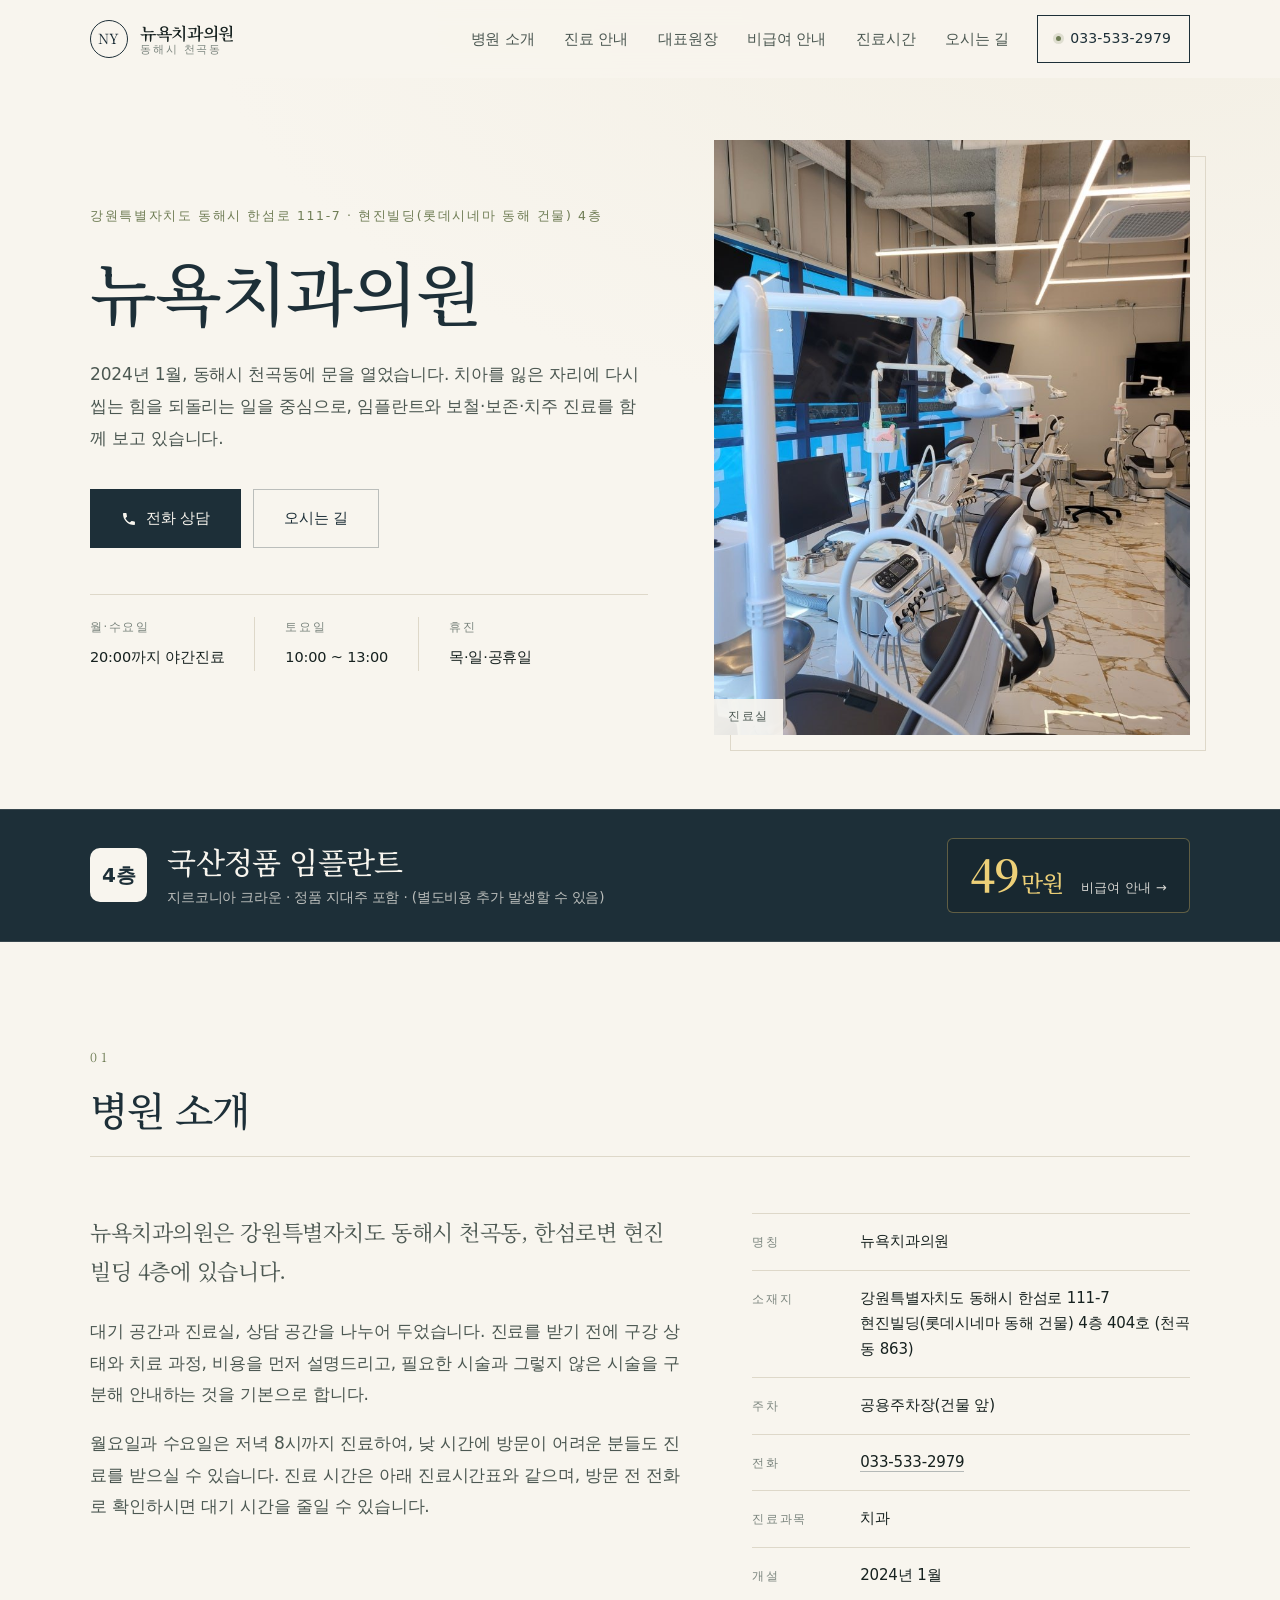
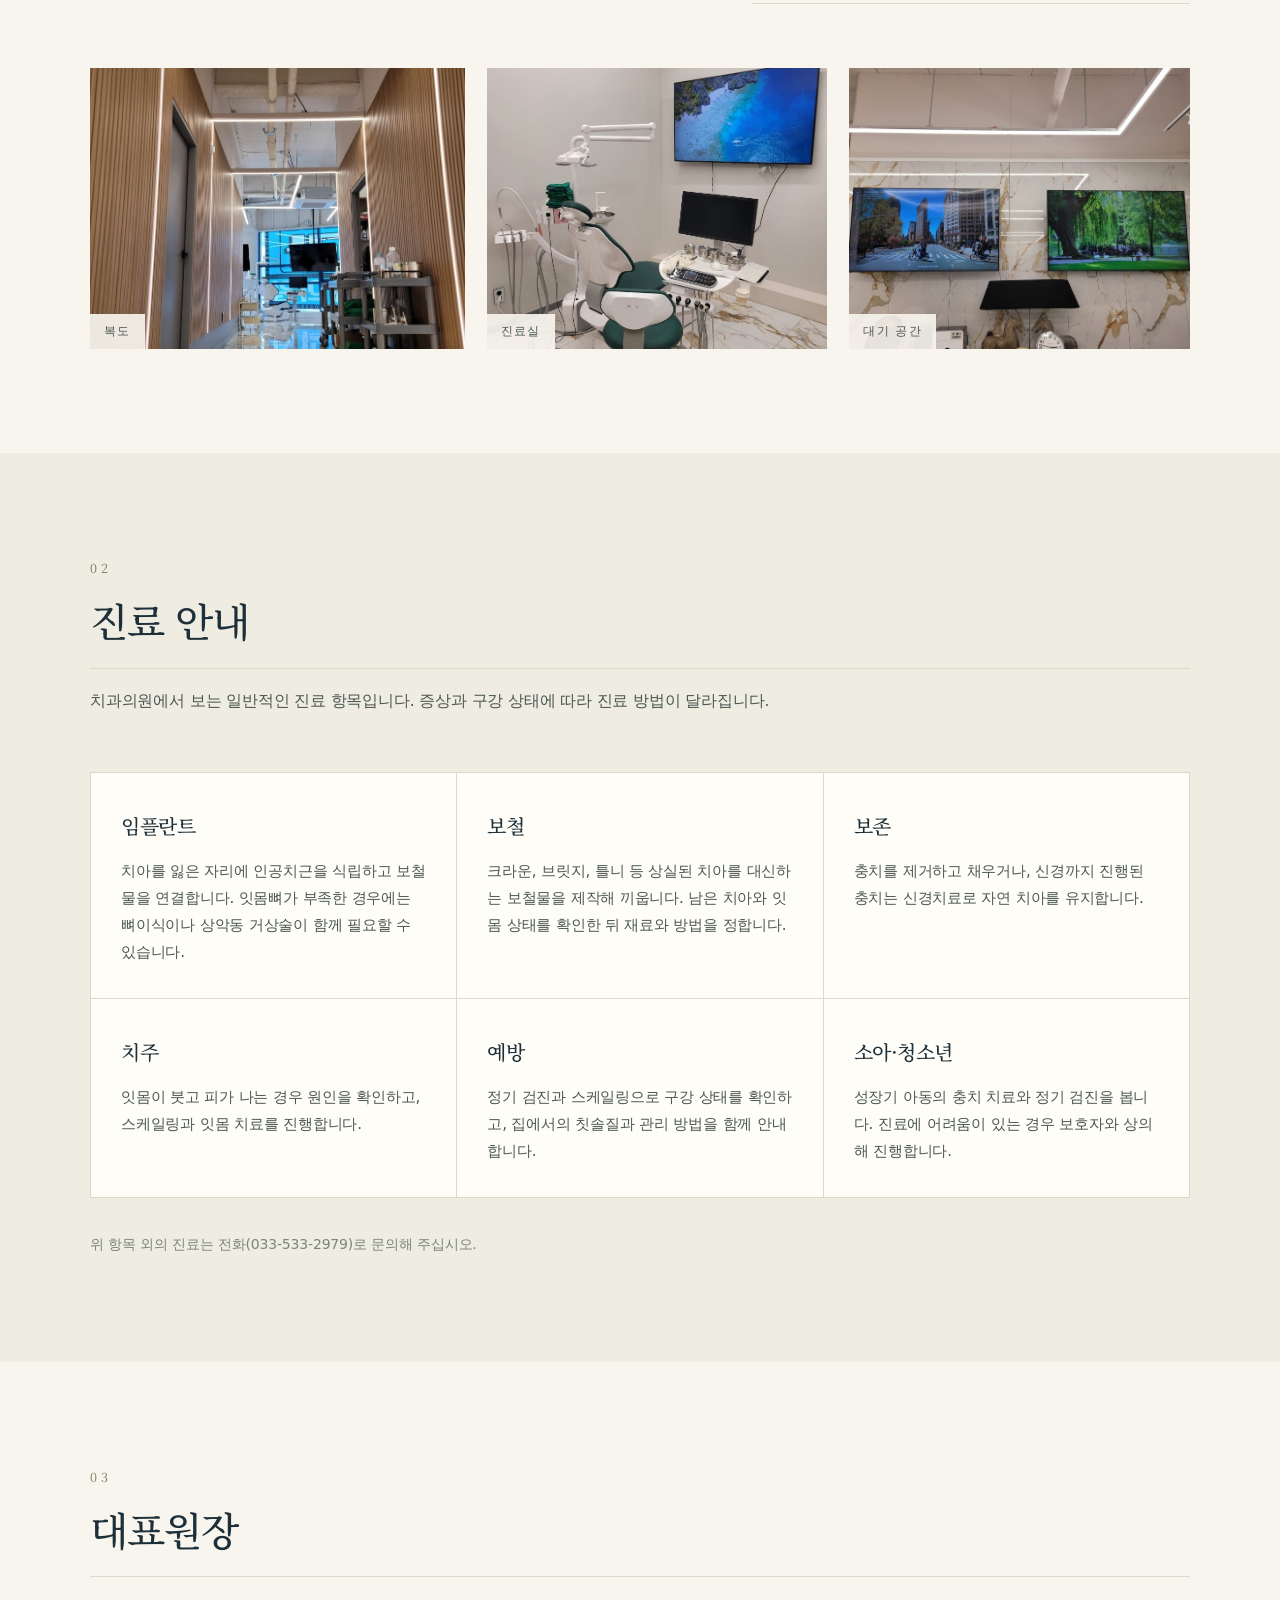
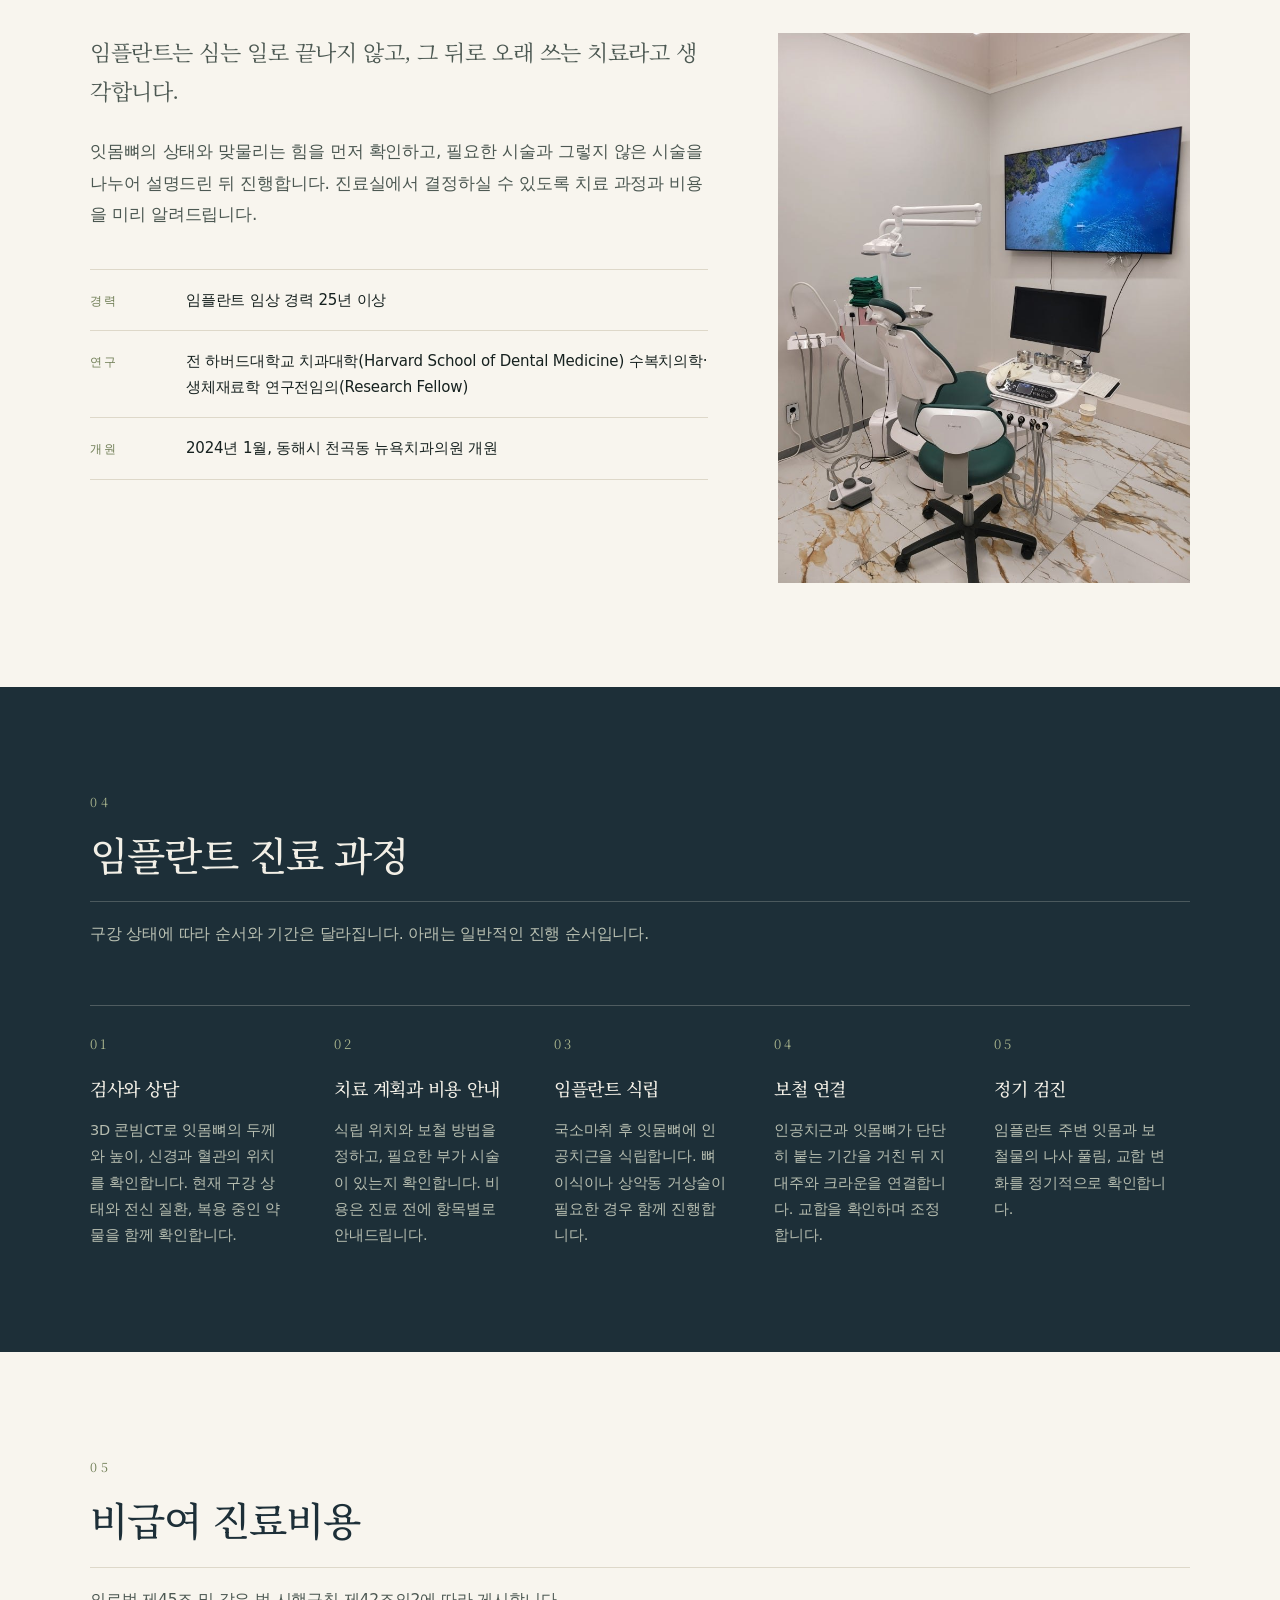
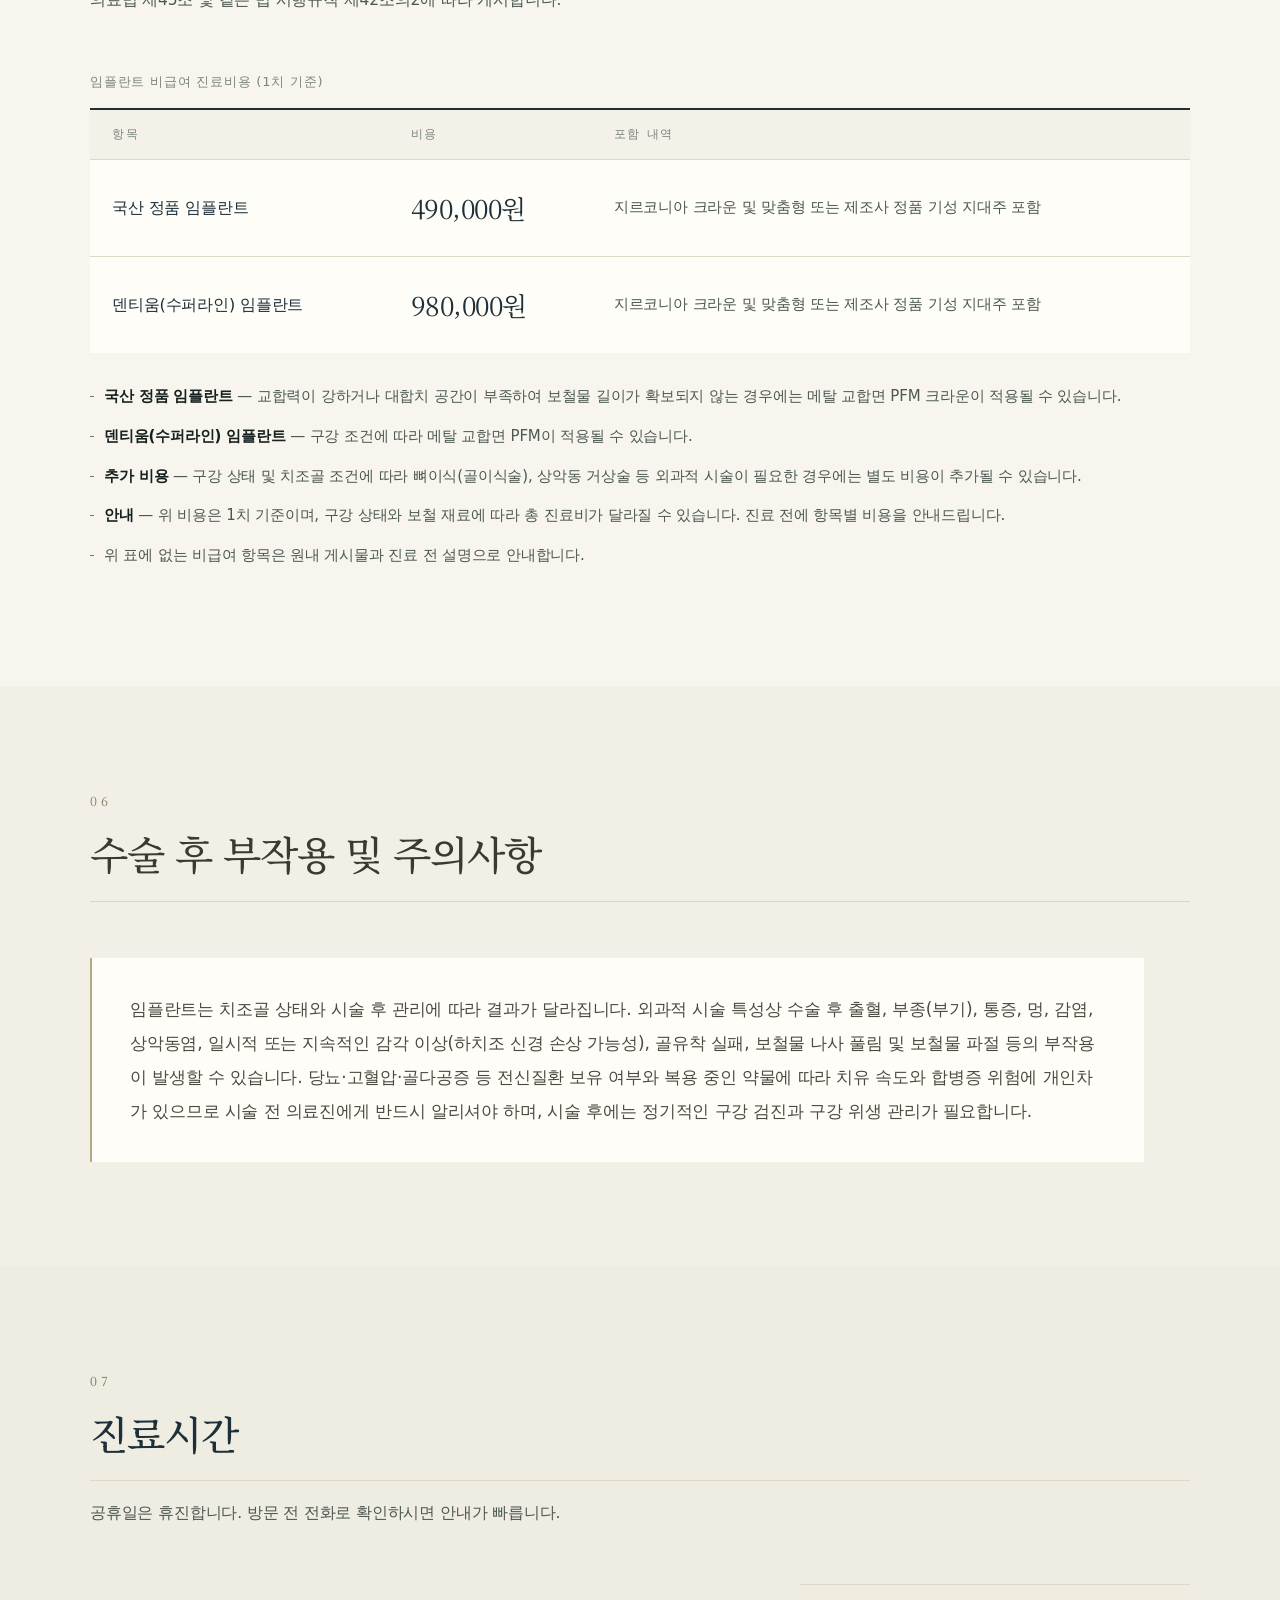
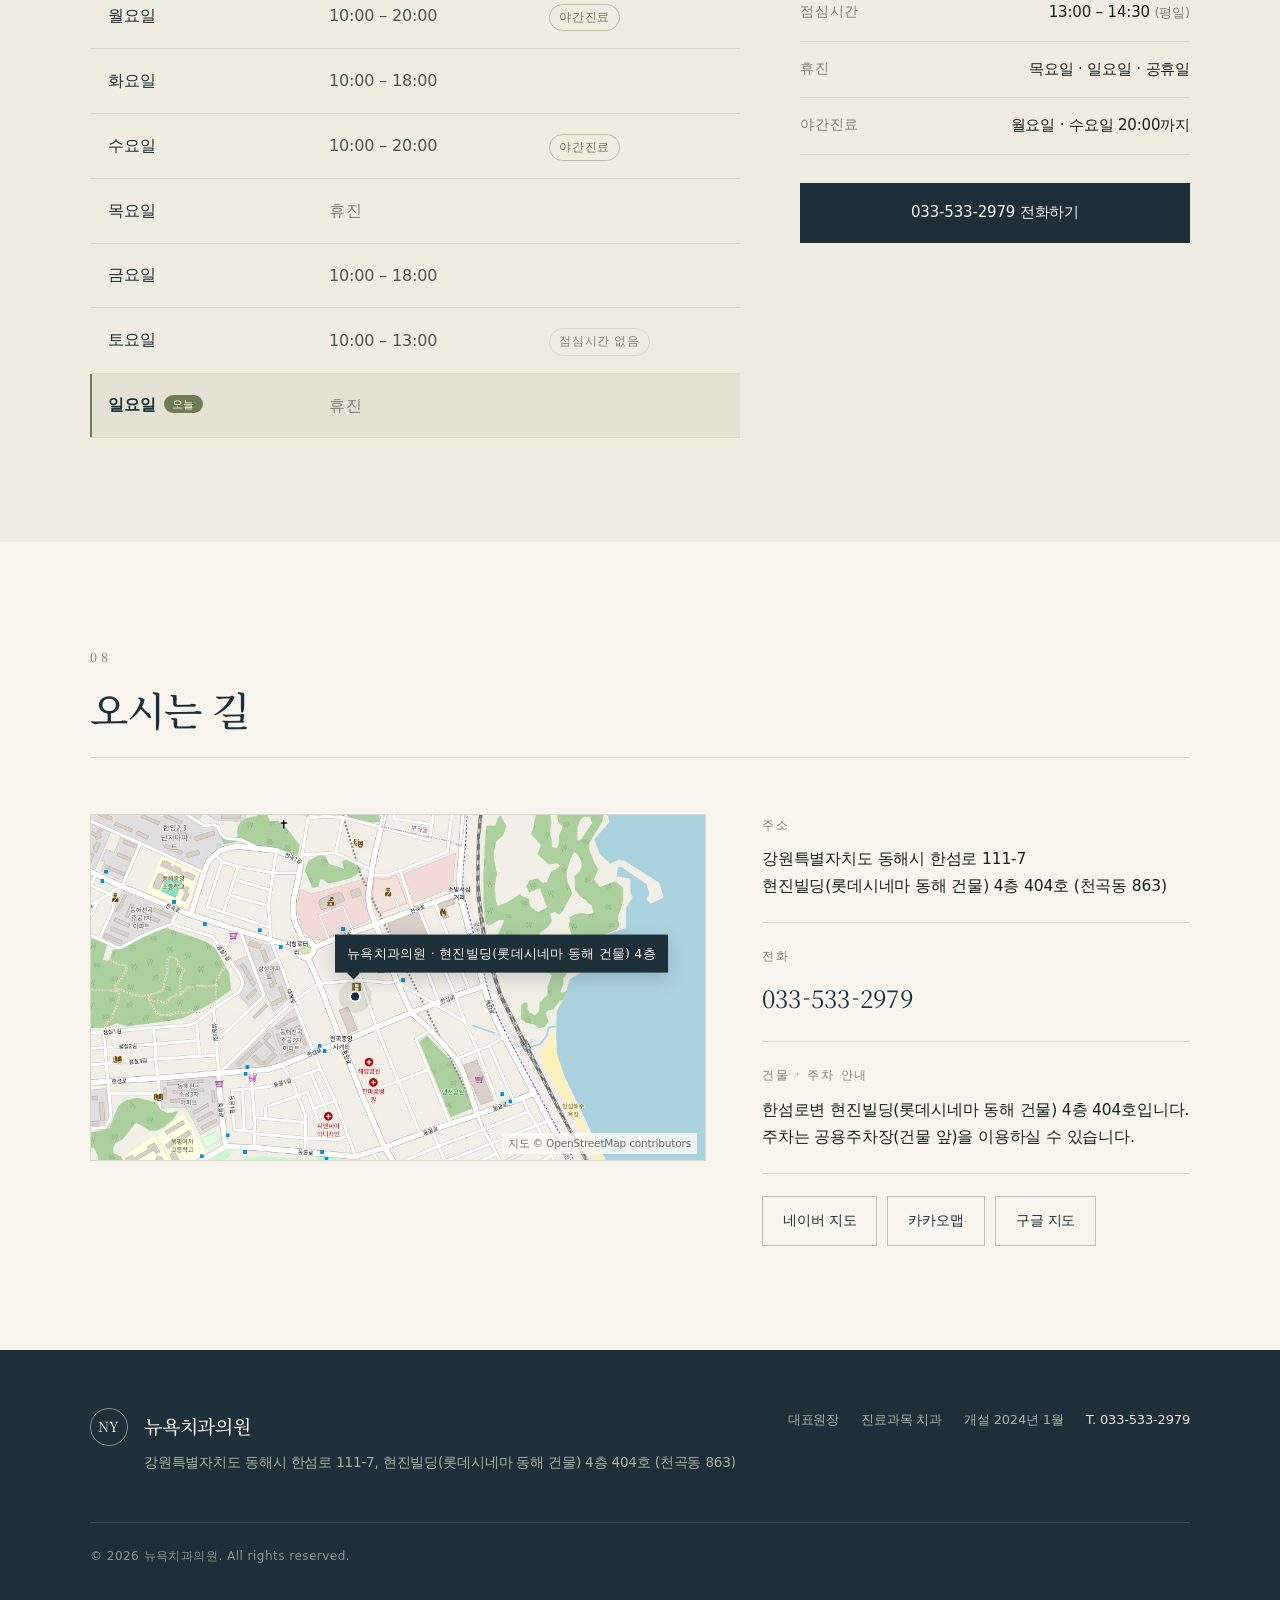
==== commit df0fe685: "비급여 진료비용 표를 제조국·브랜드명 5종으로 확장 표 컬럼: 제조국 / 브랜드명 / 비용 / 포함 내역. 스트라우만(스위스) 180만, 아스트라(스웨덴) 180만, 앙서지(프랑스" ====
--- a/index.html
+++ b/index.html
@@ -6,6 +6,7 @@
 <title>뉴욕치과의원 | 강원특별자치도 동해시 천곡동 치과</title>
 <meta name="description" content="뉴욕치과의원은 강원특별자치도 동해시 한섬로 111-7 현진빌딩 4층에 있습니다. 임플란트·보철·보존·치주 진료와 진료시간, 비급여 진료비용, 오시는 길을 안내합니다.">
 <meta name="theme-color" content="#1d2f38">
+<meta name="naver-site-verification" content="5f2a69a49968559298daf0237da9a2f437e2926e">
 <link rel="canonical" href="https://allon4.co.kr/">
 <meta property="og:type" content="website">
 <meta property="og:site_name" content="뉴욕치과의원">
@@ -350,7 +351,7 @@
               <td>지르코니아 크라운 및 맞춤형 또는 제조사 정품 기성 지대주 포함</td>
             </tr>
             <tr>
-              <th scope="row">덴티움 임플란트</th>
+              <th scope="row">덴티움(수퍼라인) 임플란트</th>
               <td class="price">980,000원</td>
               <td>지르코니아 크라운 및 맞춤형 또는 제조사 정품 기성 지대주 포함</td>
             </tr>
@@ -364,7 +365,7 @@
           확보되지 않는 경우에는 메탈 교합면 PFM 크라운이 적용될 수 있습니다.
         </li>
         <li>
-          <strong>덴티움 임플란트</strong> — 구강 조건에 따라 메탈 교합면 PFM이 적용될 수 있습니다.
+          <strong>덴티움(수퍼라인) 임플란트</strong> — 구강 조건에 따라 메탈 교합면 PFM이 적용될 수 있습니다.
         </li>
         <li>
           <strong>추가 비용</strong> — 구강 상태 및 치조골 조건에 따라 뼈이식(골이식술), 상악동 거상술 등
--- a/styles.css
+++ b/styles.css
@@ -599,6 +599,13 @@
   font-size: 16px;
   white-space: nowrap;
 }
+.fee-table td.country {
+  width: 1%;
+  font-size: 13px;
+  letter-spacing: 0.08em;
+  color: var(--ink-light);
+  white-space: nowrap;
+}
 .fee-table td.price {
   font-family: var(--serif);
   font-size: 26px;
@@ -980,6 +987,14 @@
     font-size: 16px;
     padding: 0 0 6px;
     border: 0;
+  }
+  .fee-table td.country {
+    width: auto;
+    padding: 0 0 4px;
+    border: 0;
+    font-size: 11px;
+    letter-spacing: 0.14em;
+    color: var(--ink-light);
   }
   .fee-table td.price {
     font-size: 24px;
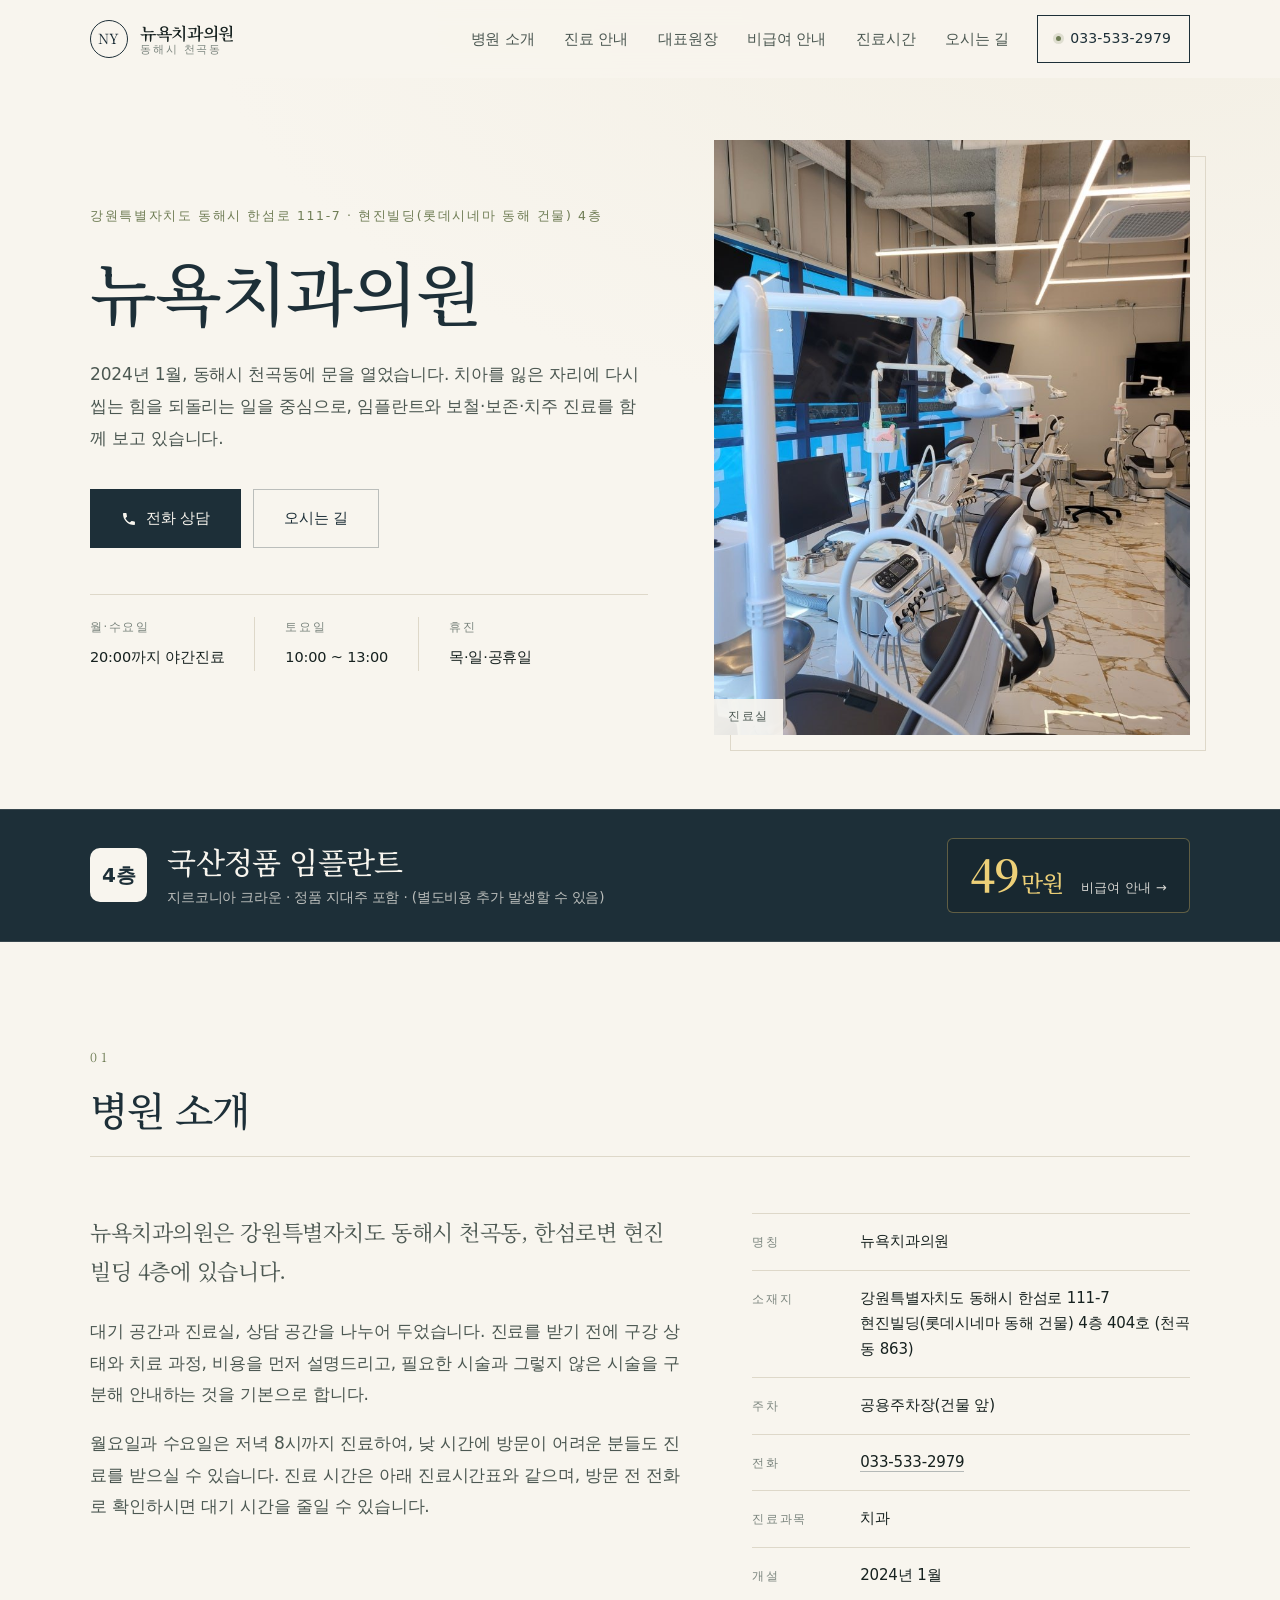
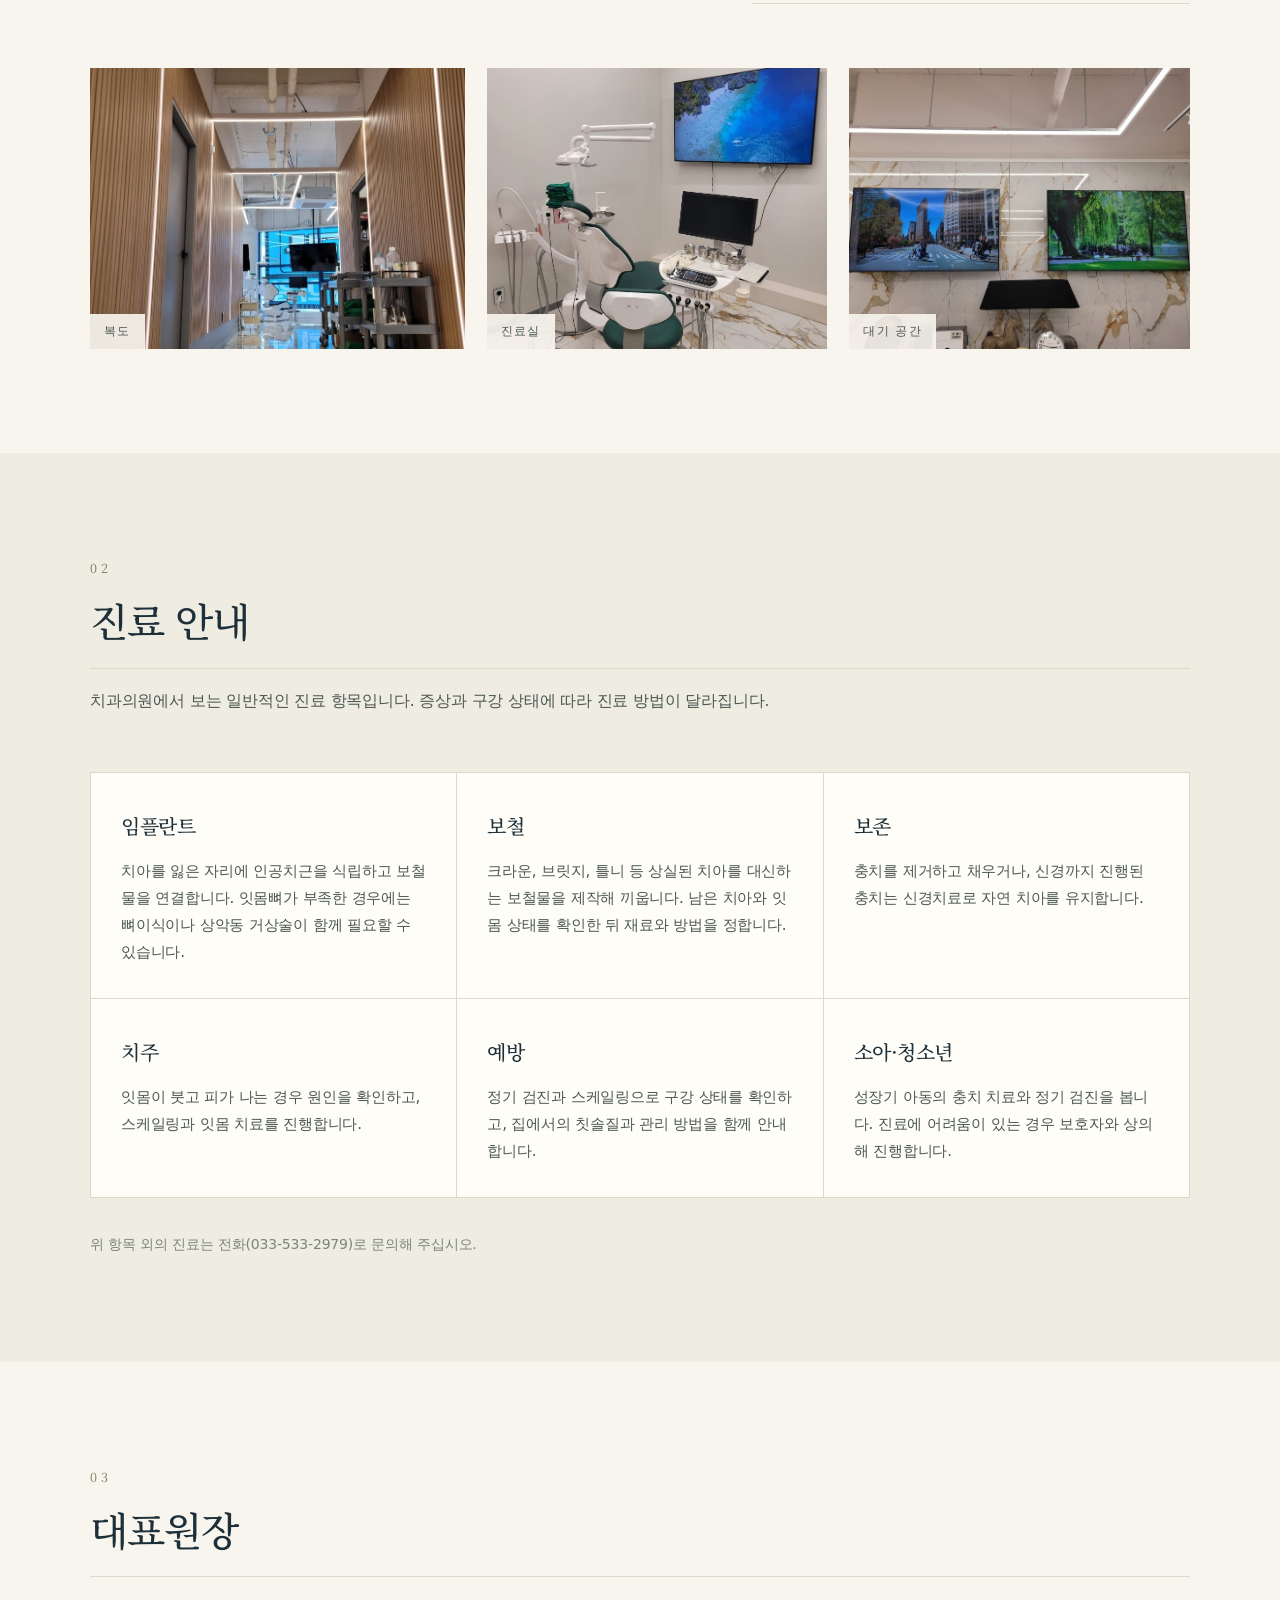
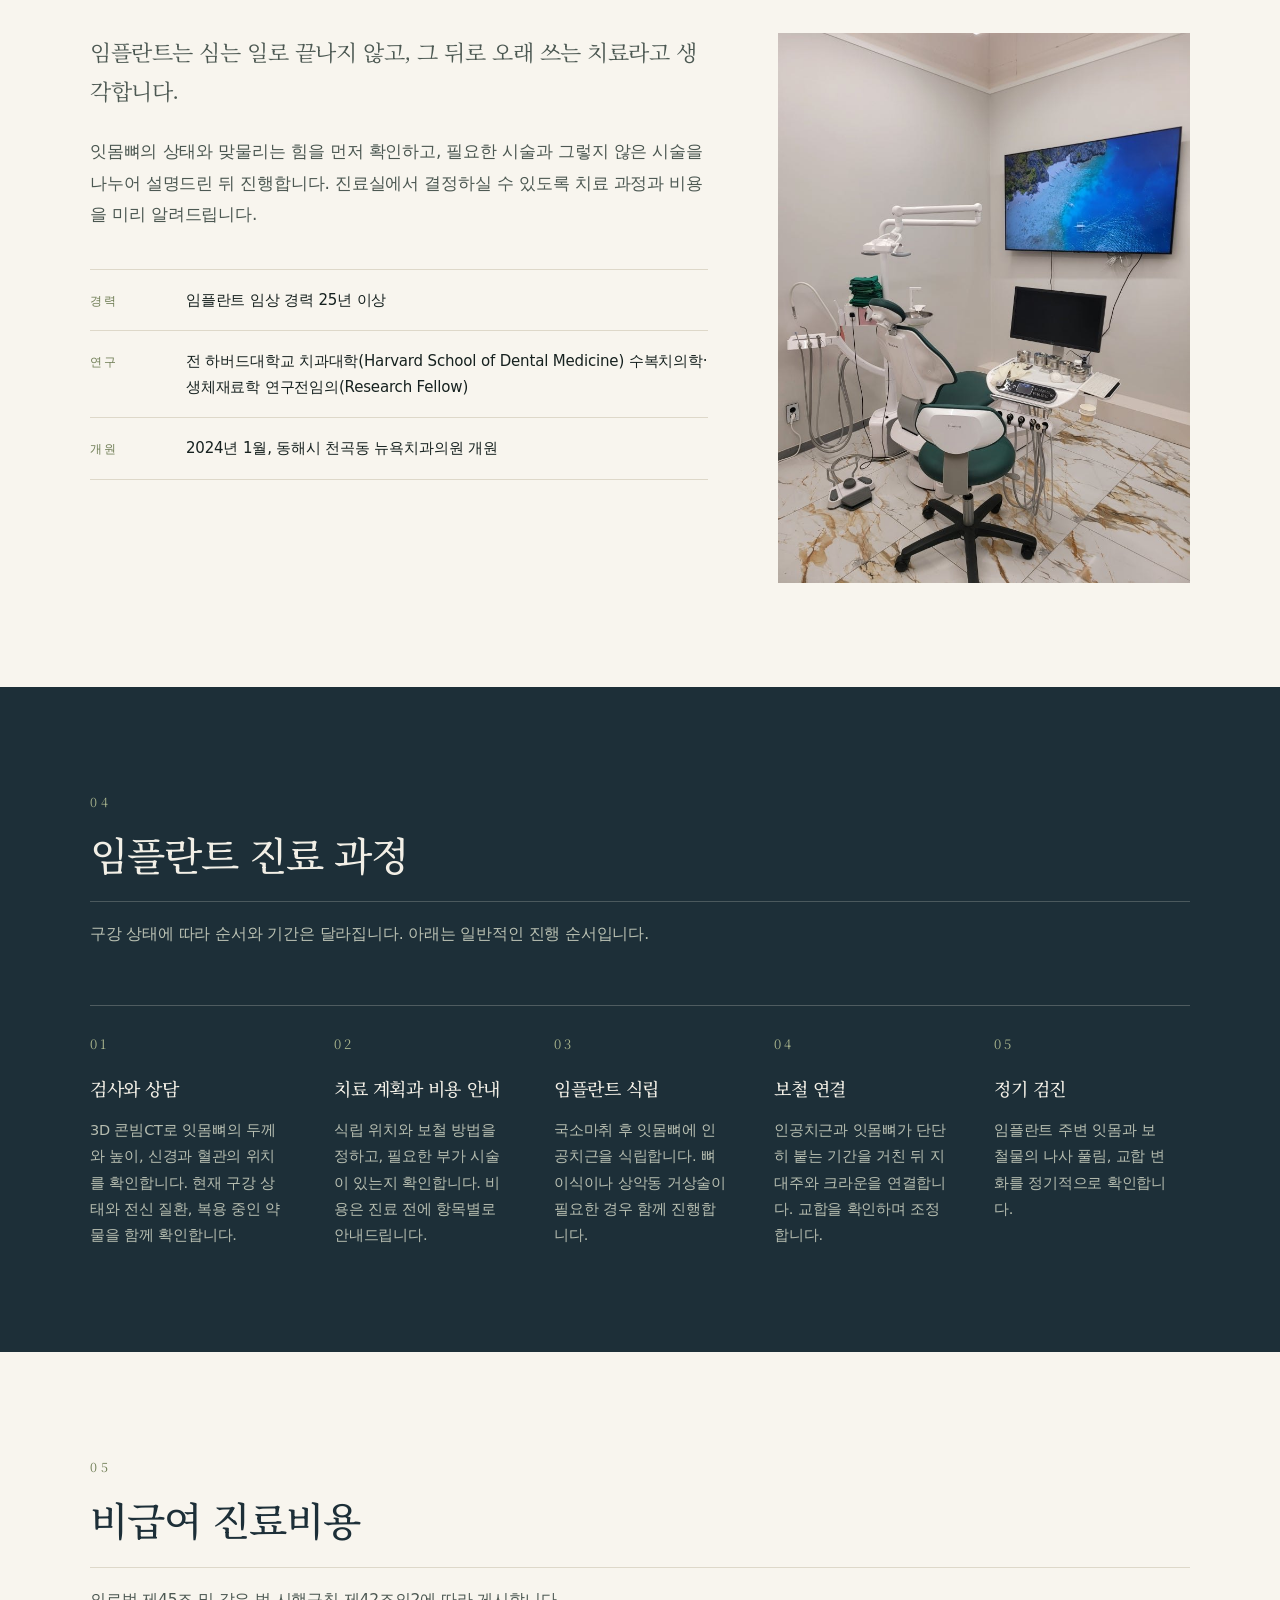
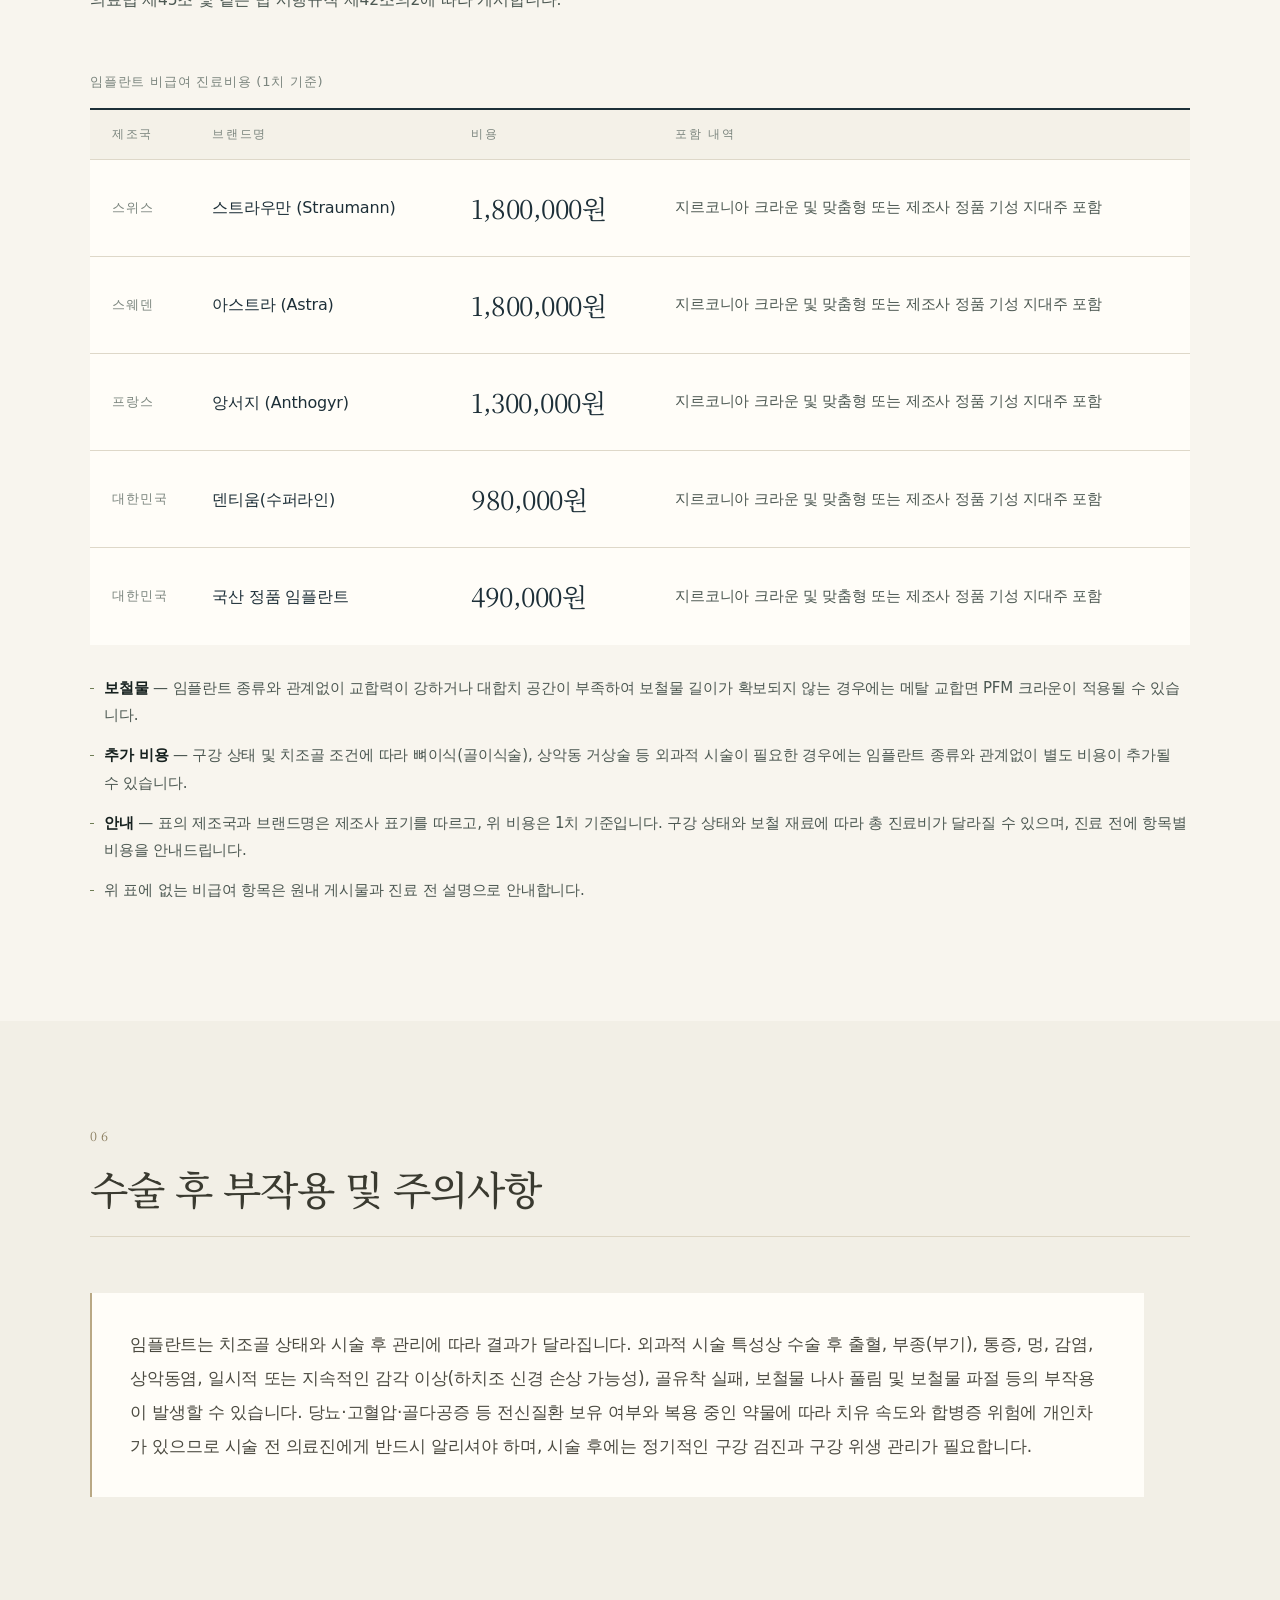
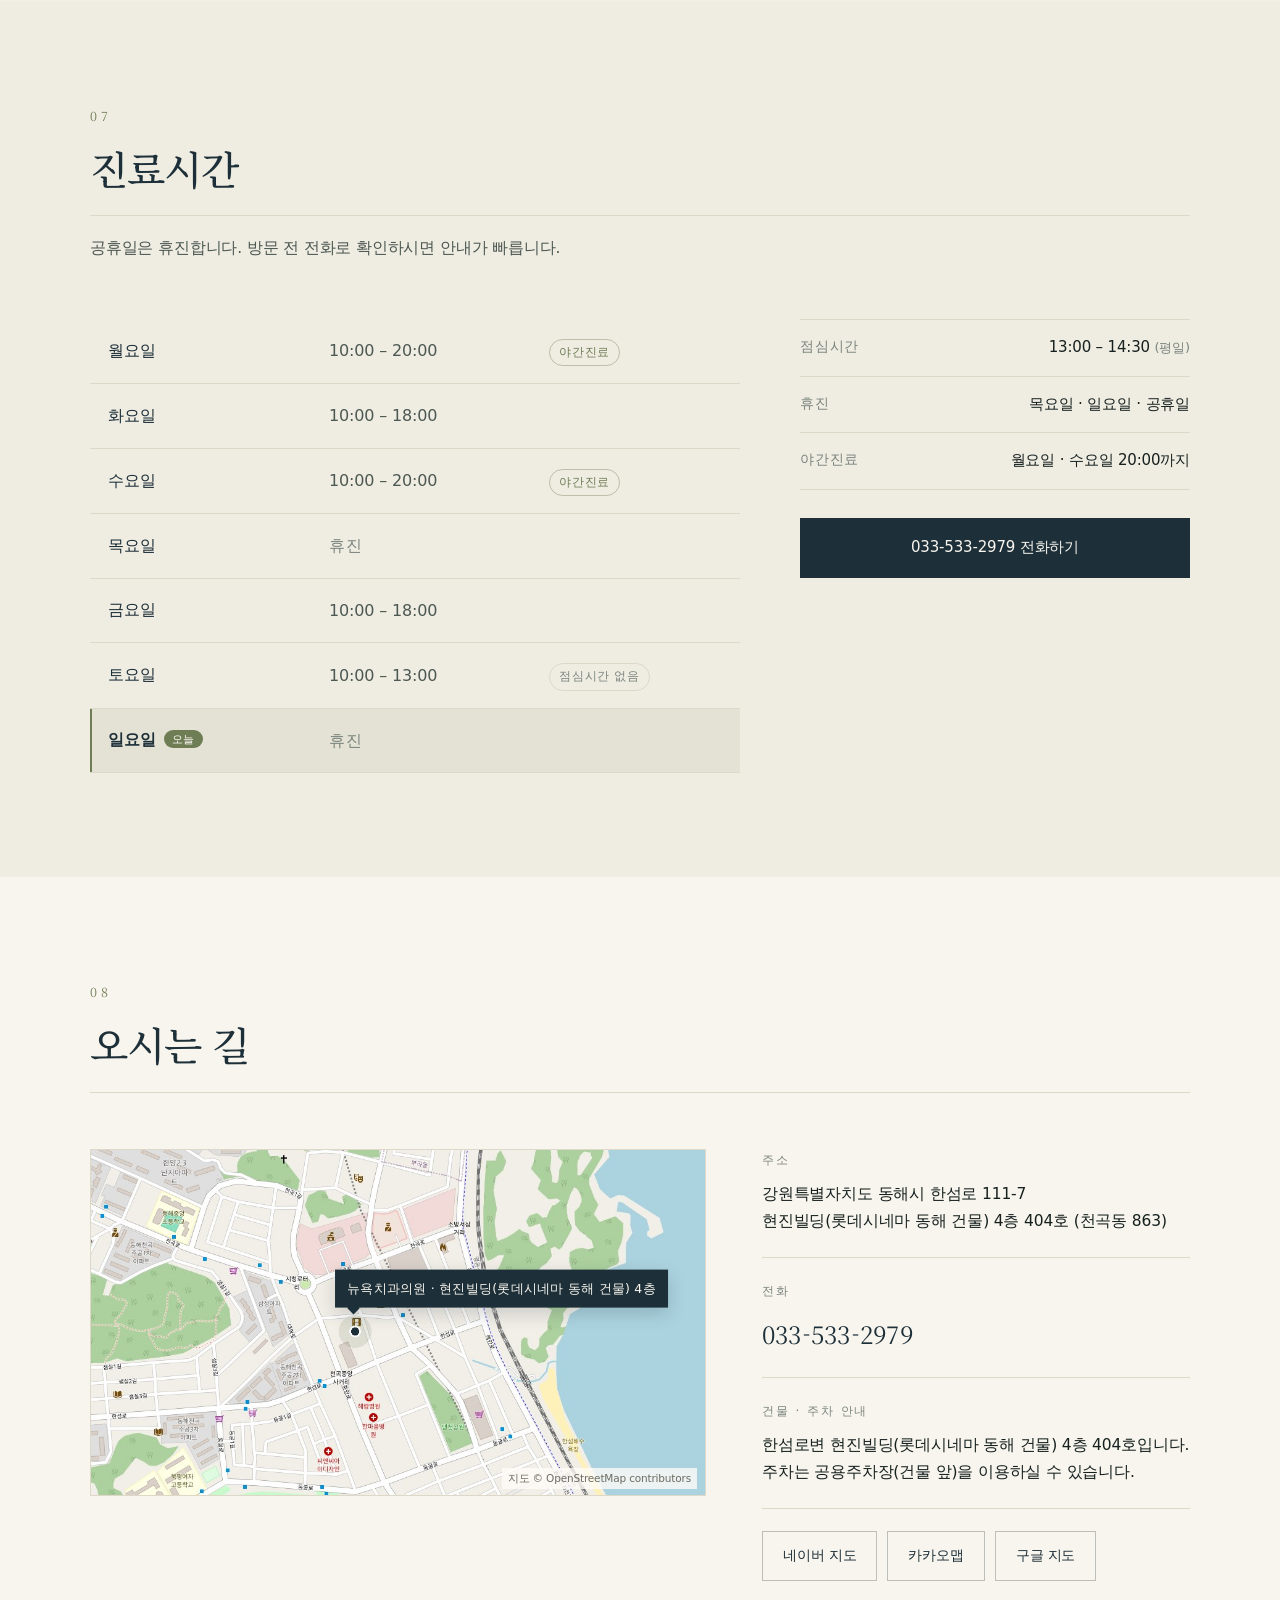
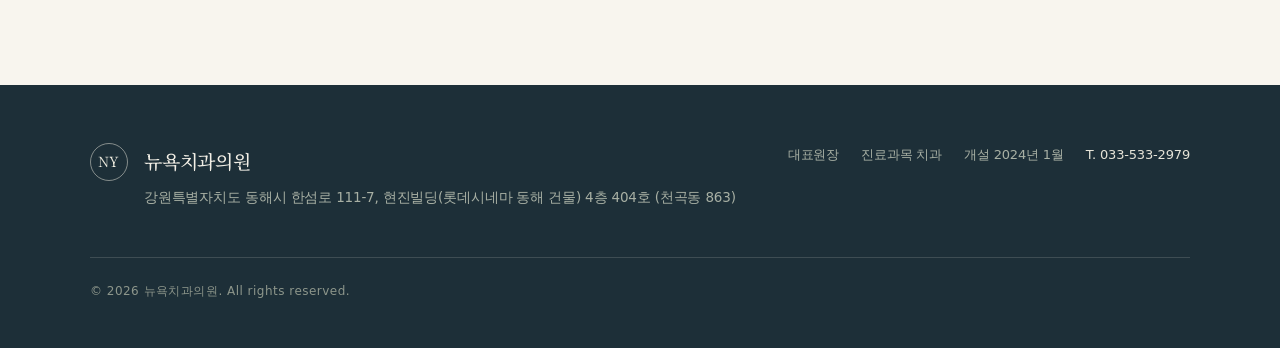
==== commit abe239da: "비급여 표 본문 반영: 제조국·브랜드명 5종 (스트라우만·아스트라·앙서지·덴티움(수퍼라인)·국산 정품)" ====
--- a/index.html
+++ b/index.html
@@ -339,41 +339,59 @@
           <caption>임플란트 비급여 진료비용 (1치 기준)</caption>
           <thead>
             <tr>
-              <th scope="col">항목</th>
+              <th scope="col">제조국</th>
+              <th scope="col">브랜드명</th>
               <th scope="col">비용</th>
               <th scope="col">포함 내역</th>
             </tr>
           </thead>
           <tbody>
             <tr>
+              <td class="country">스위스</td>
+              <th scope="row">스트라우만 (Straumann)</th>
+              <td class="price">1,800,000원</td>
+              <td>지르코니아 크라운 및 맞춤형 또는 제조사 정품 기성 지대주 포함</td>
+            </tr>
+            <tr>
+              <td class="country">스웨덴</td>
+              <th scope="row">아스트라 (Astra)</th>
+              <td class="price">1,800,000원</td>
+              <td>지르코니아 크라운 및 맞춤형 또는 제조사 정품 기성 지대주 포함</td>
+            </tr>
+            <tr>
+              <td class="country">프랑스</td>
+              <th scope="row">앙서지 (Anthogyr)</th>
+              <td class="price">1,300,000원</td>
+              <td>지르코니아 크라운 및 맞춤형 또는 제조사 정품 기성 지대주 포함</td>
+            </tr>
+            <tr>
+              <td class="country">대한민국</td>
+              <th scope="row">덴티움(수퍼라인)</th>
+              <td class="price">980,000원</td>
+              <td>지르코니아 크라운 및 맞춤형 또는 제조사 정품 기성 지대주 포함</td>
+            </tr>
+            <tr>
+              <td class="country">대한민국</td>
               <th scope="row">국산 정품 임플란트</th>
               <td class="price">490,000원</td>
               <td>지르코니아 크라운 및 맞춤형 또는 제조사 정품 기성 지대주 포함</td>
             </tr>
-            <tr>
-              <th scope="row">덴티움(수퍼라인) 임플란트</th>
-              <td class="price">980,000원</td>
-              <td>지르코니아 크라운 및 맞춤형 또는 제조사 정품 기성 지대주 포함</td>
-            </tr>
           </tbody>
         </table>
       </div>
 
       <ul class="fee-notes">
         <li>
-          <strong>국산 정품 임플란트</strong> — 교합력이 강하거나 대합치 공간이 부족하여 보철물 길이가
-          확보되지 않는 경우에는 메탈 교합면 PFM 크라운이 적용될 수 있습니다.
-        </li>
-        <li>
-          <strong>덴티움(수퍼라인) 임플란트</strong> — 구강 조건에 따라 메탈 교합면 PFM이 적용될 수 있습니다.
+          <strong>보철물</strong> — 임플란트 종류와 관계없이 교합력이 강하거나 대합치 공간이 부족하여 보철물
+          길이가 확보되지 않는 경우에는 메탈 교합면 PFM 크라운이 적용될 수 있습니다.
         </li>
         <li>
           <strong>추가 비용</strong> — 구강 상태 및 치조골 조건에 따라 뼈이식(골이식술), 상악동 거상술 등
-          외과적 시술이 필요한 경우에는 별도 비용이 추가될 수 있습니다.
-        </li>
-        <li>
-          <strong>안내</strong> — 위 비용은 1치 기준이며, 구강 상태와 보철 재료에 따라 총 진료비가 달라질 수
-          있습니다. 진료 전에 항목별 비용을 안내드립니다.
+          외과적 시술이 필요한 경우에는 임플란트 종류와 관계없이 별도 비용이 추가될 수 있습니다.
+        </li>
+        <li>
+          <strong>안내</strong> — 표의 제조국과 브랜드명은 제조사 표기를 따르고, 위 비용은 1치 기준입니다.
+          구강 상태와 보철 재료에 따라 총 진료비가 달라질 수 있으며, 진료 전에 항목별 비용을 안내드립니다.
         </li>
         <li>
           위 표에 없는 비급여 항목은 원내 게시물과 진료 전 설명으로 안내합니다.
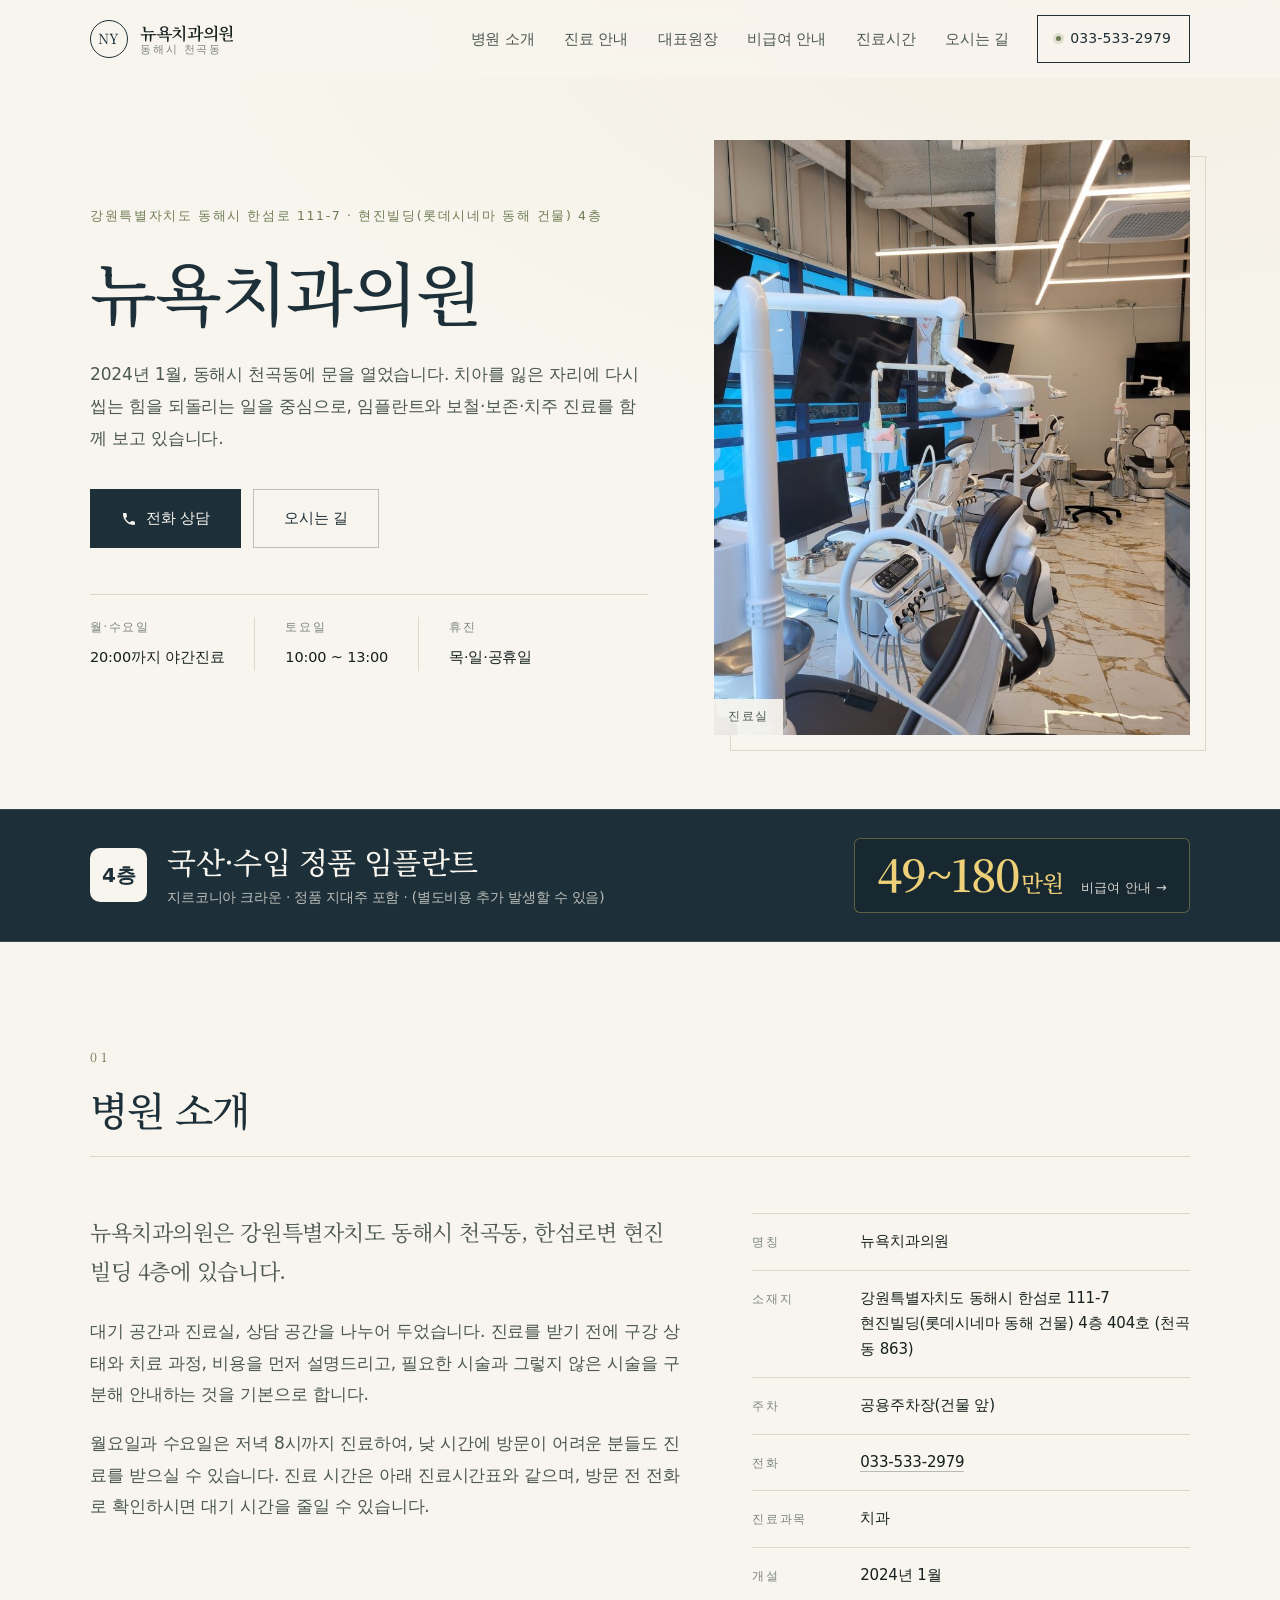
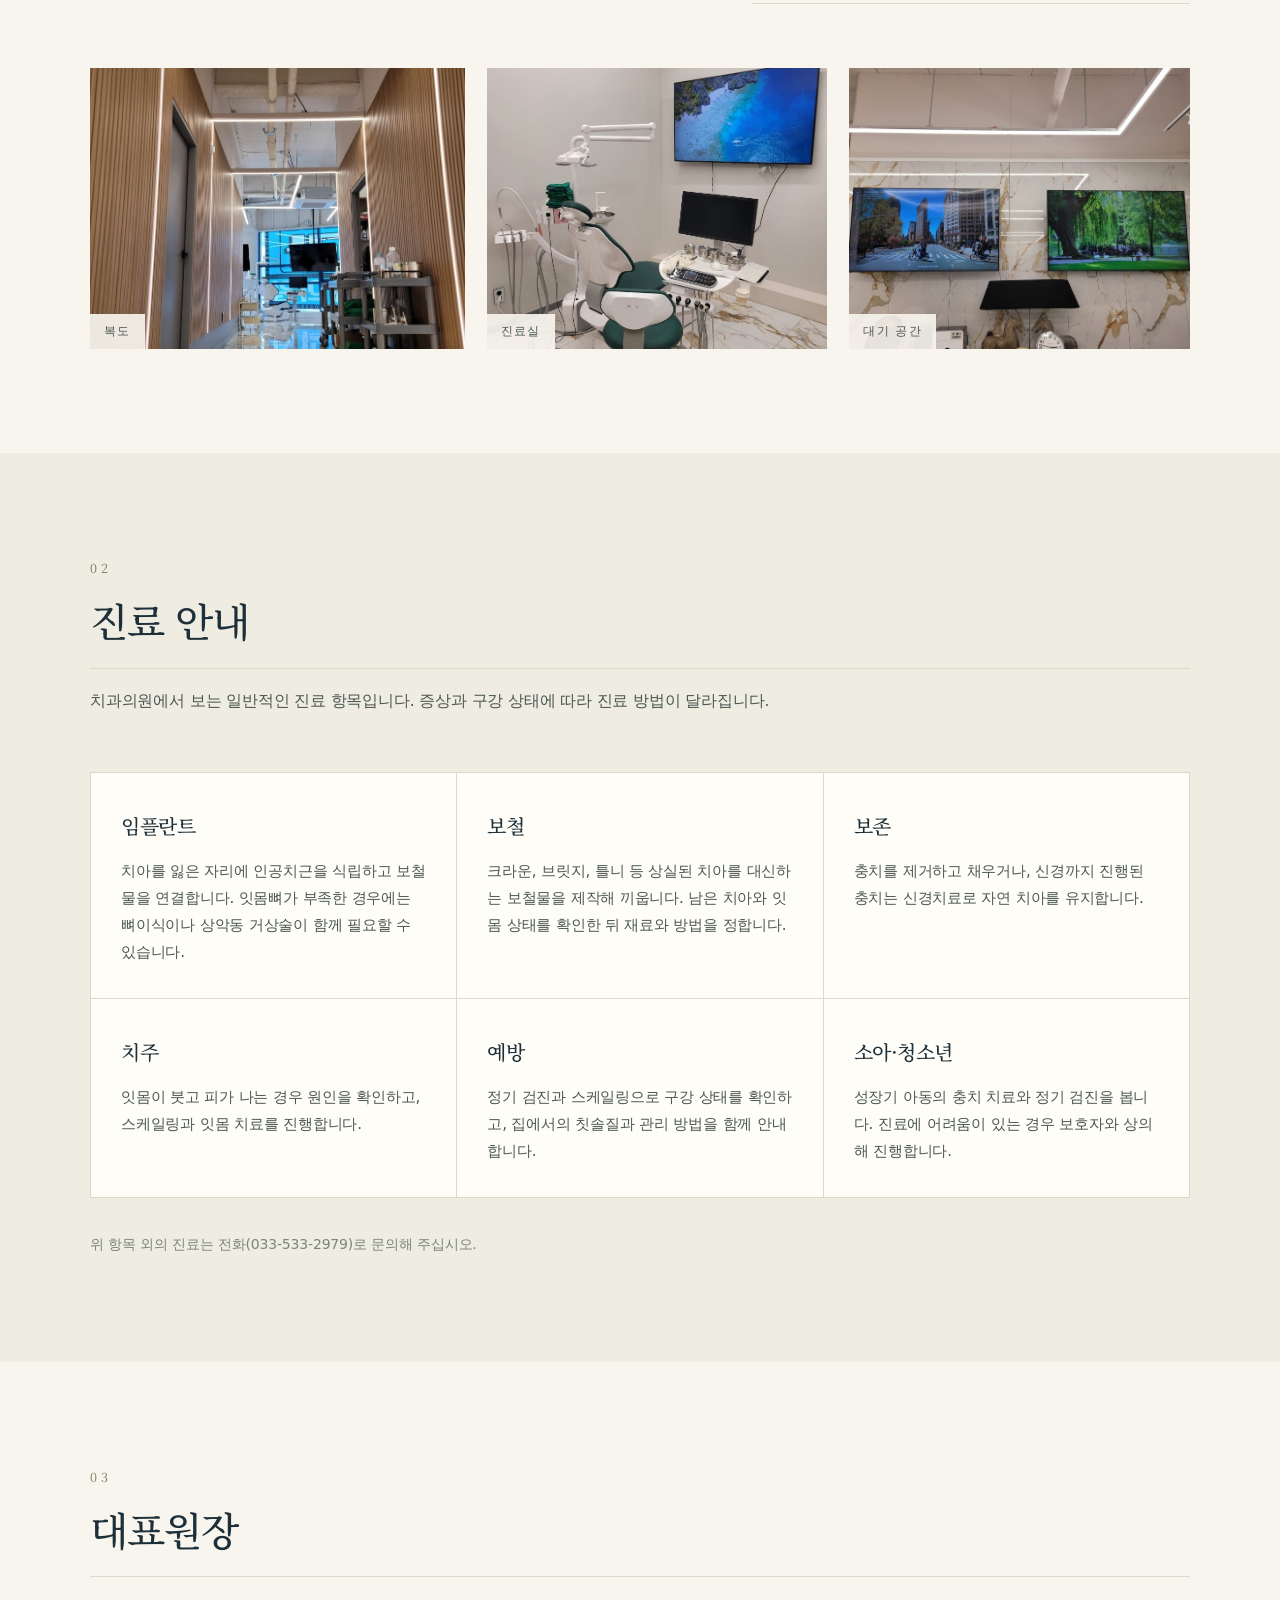
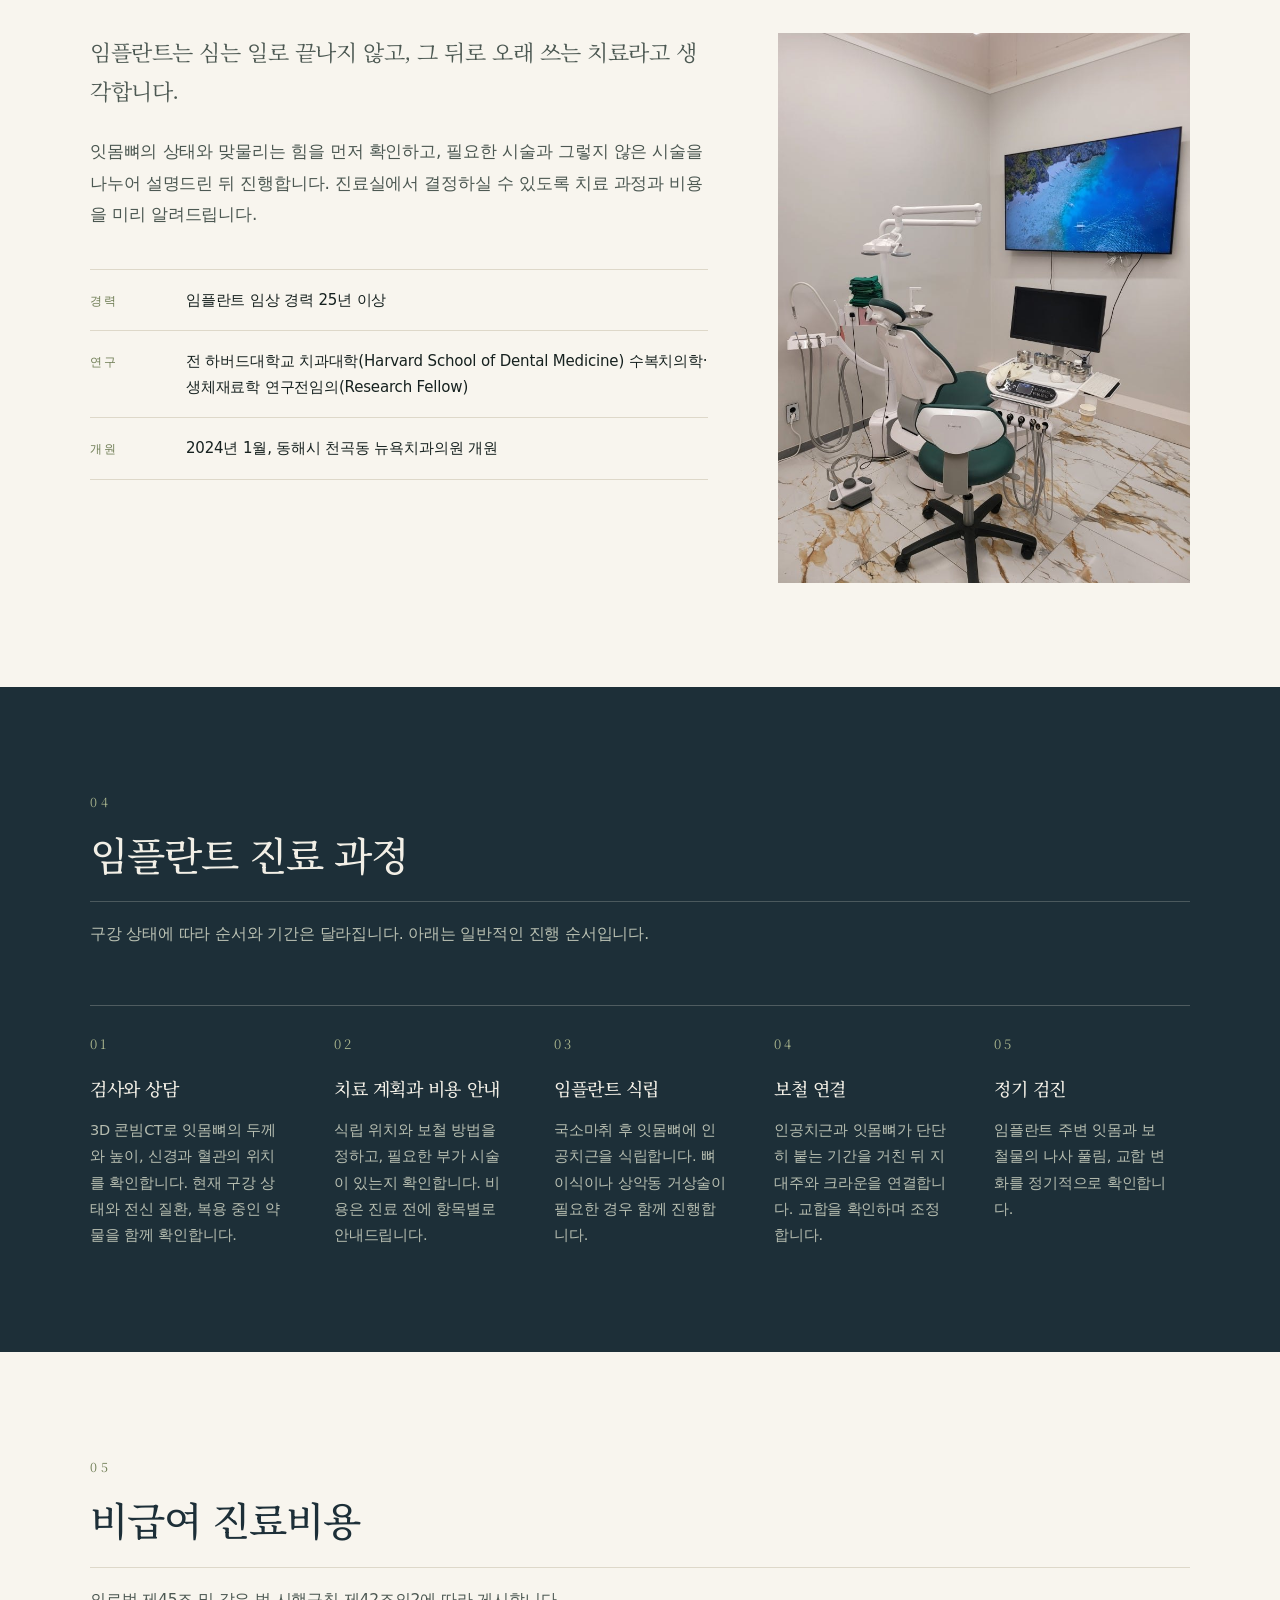
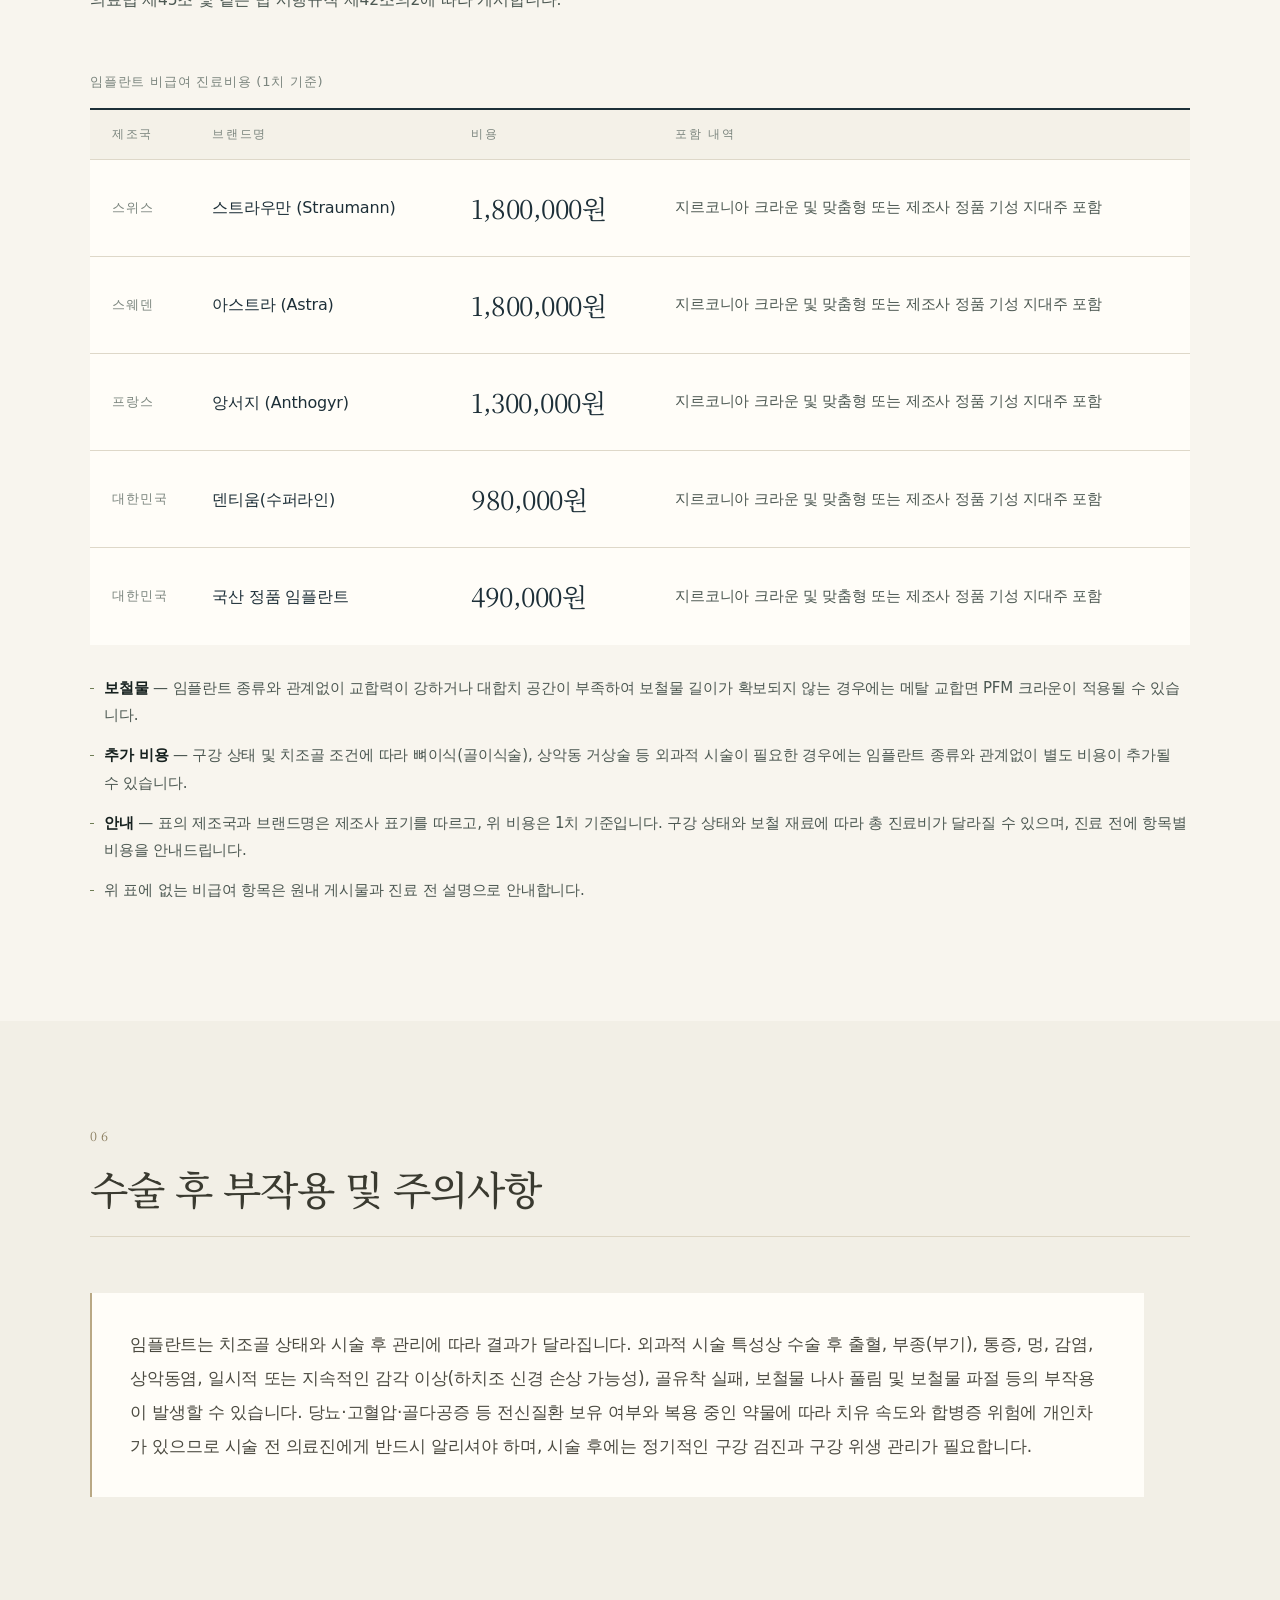
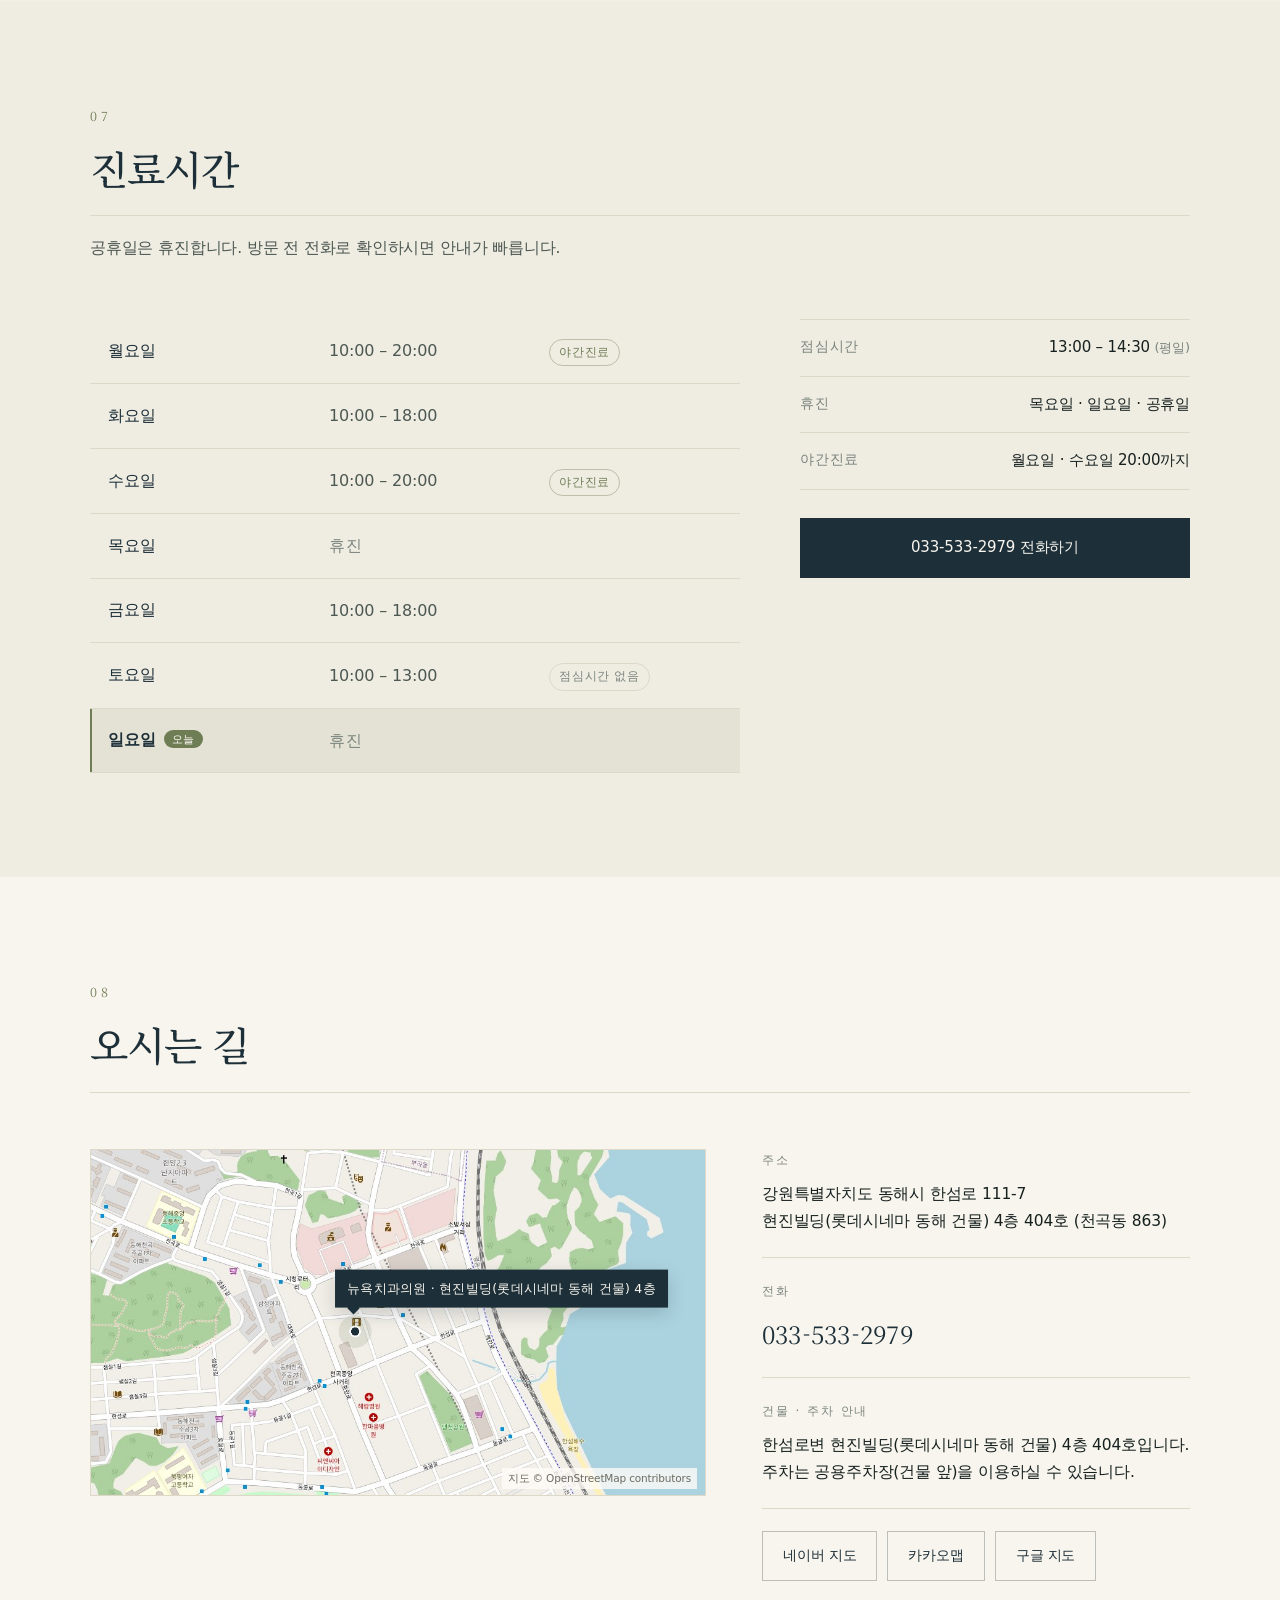
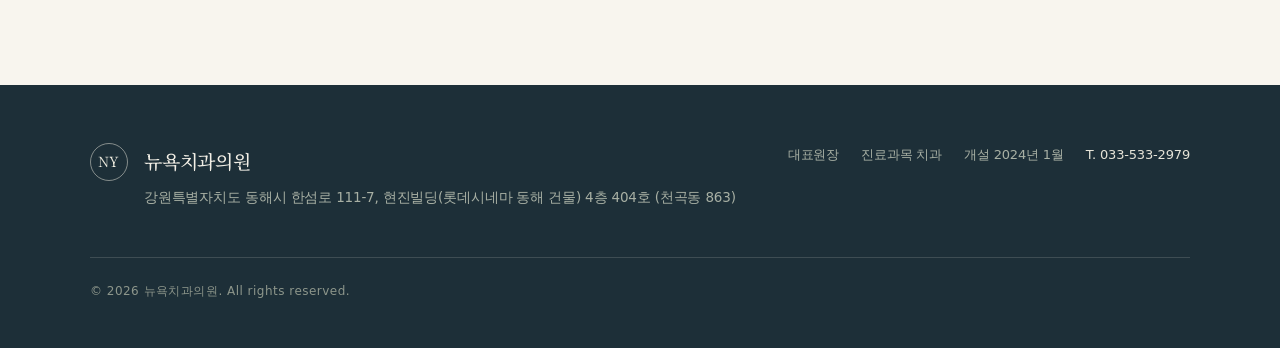
==== commit 3b7d7c7f: "상단 가격 배너: 국산·수입 정품 임플란트 49~180만원" ====
--- a/index.html
+++ b/index.html
@@ -129,13 +129,13 @@
       <div class="price-banner-left">
         <span class="floor-badge">4층</span>
         <div class="price-banner-copy">
-          <p class="price-banner-title">국산정품 임플란트</p>
+          <p class="price-banner-title">국산·수입 정품 임플란트</p>
           <p class="price-banner-note">지르코니아 크라운 · 정품 지대주 포함 · (별도비용 추가 발생할 수 있음)</p>
         </div>
       </div>
       <div class="price-banner-right">
         <a class="price-banner-amount" href="#fee" aria-label="비급여 진료비용 안내로 이동">
-          <strong>49<span>만원</span></strong>
+          <strong>49~180<span>만원</span></strong>
           <span class="price-banner-link">비급여 안내 →</span>
         </a>
       </div>
